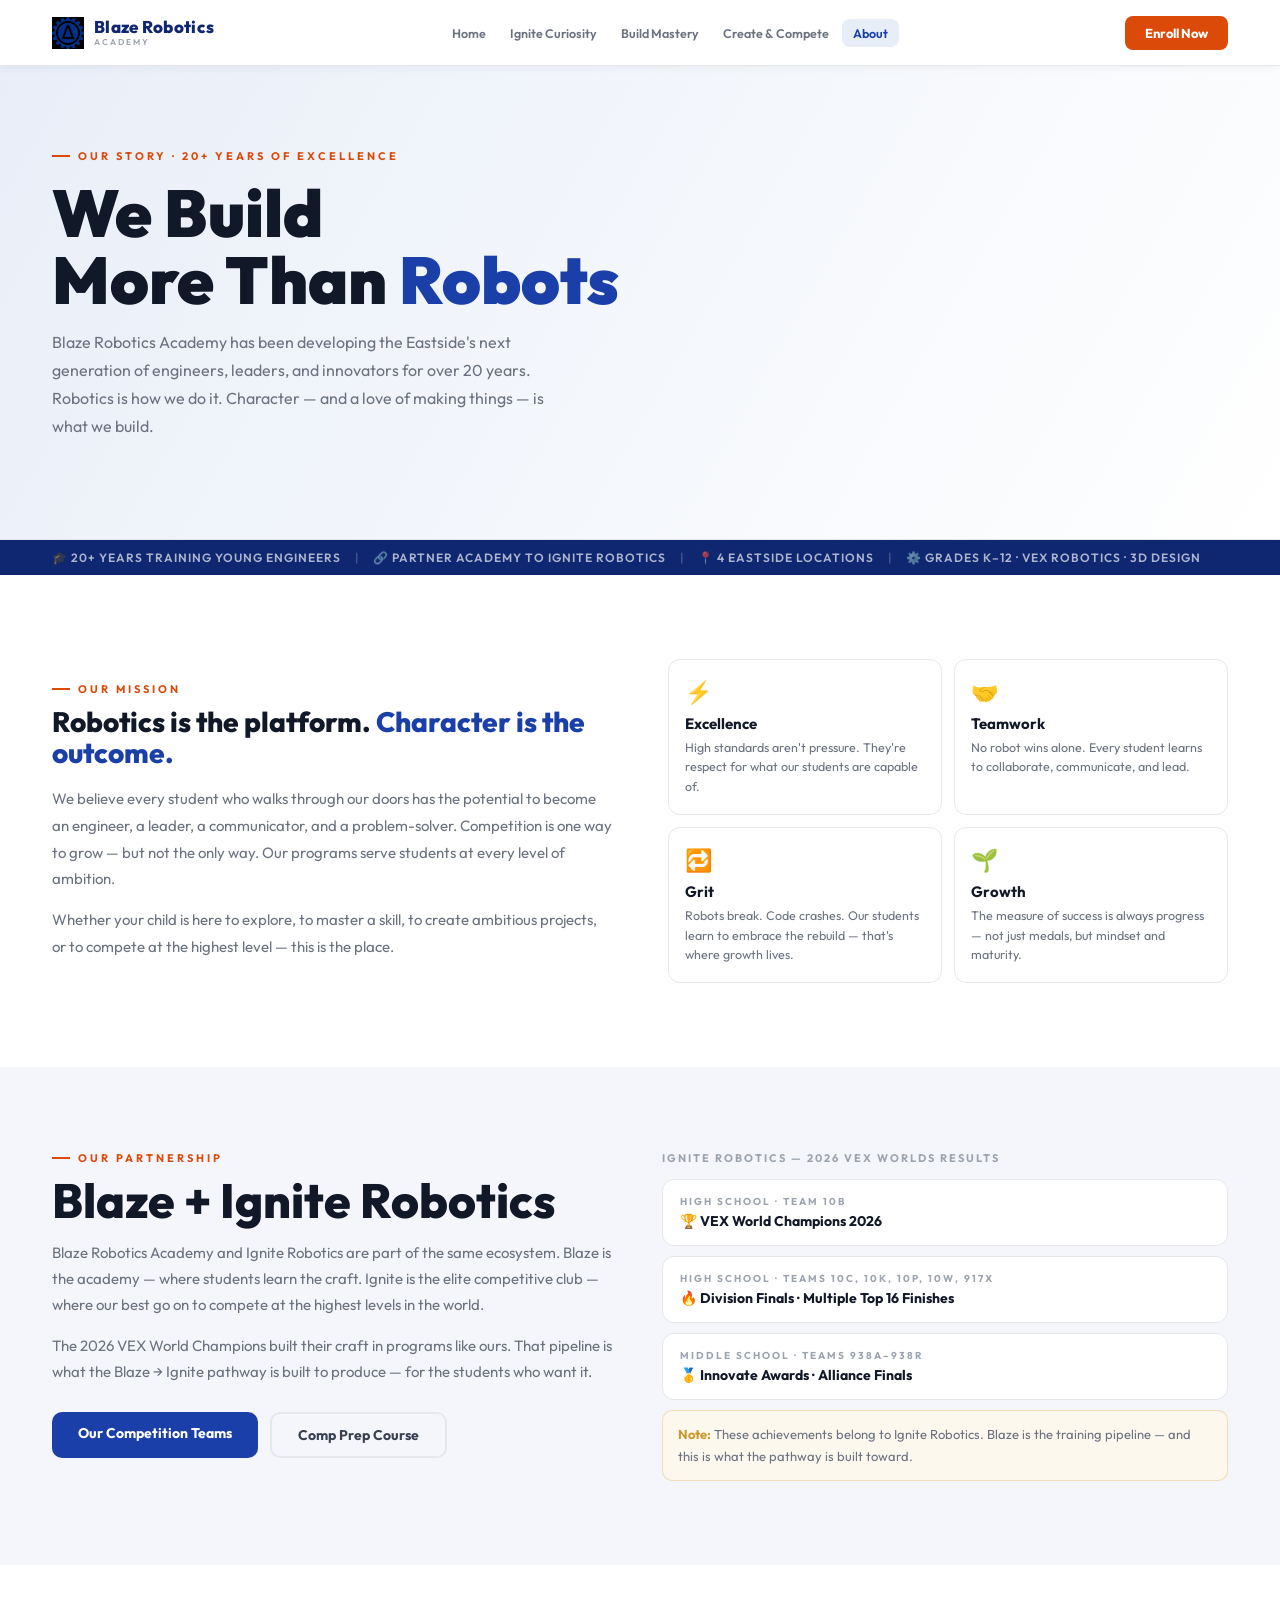
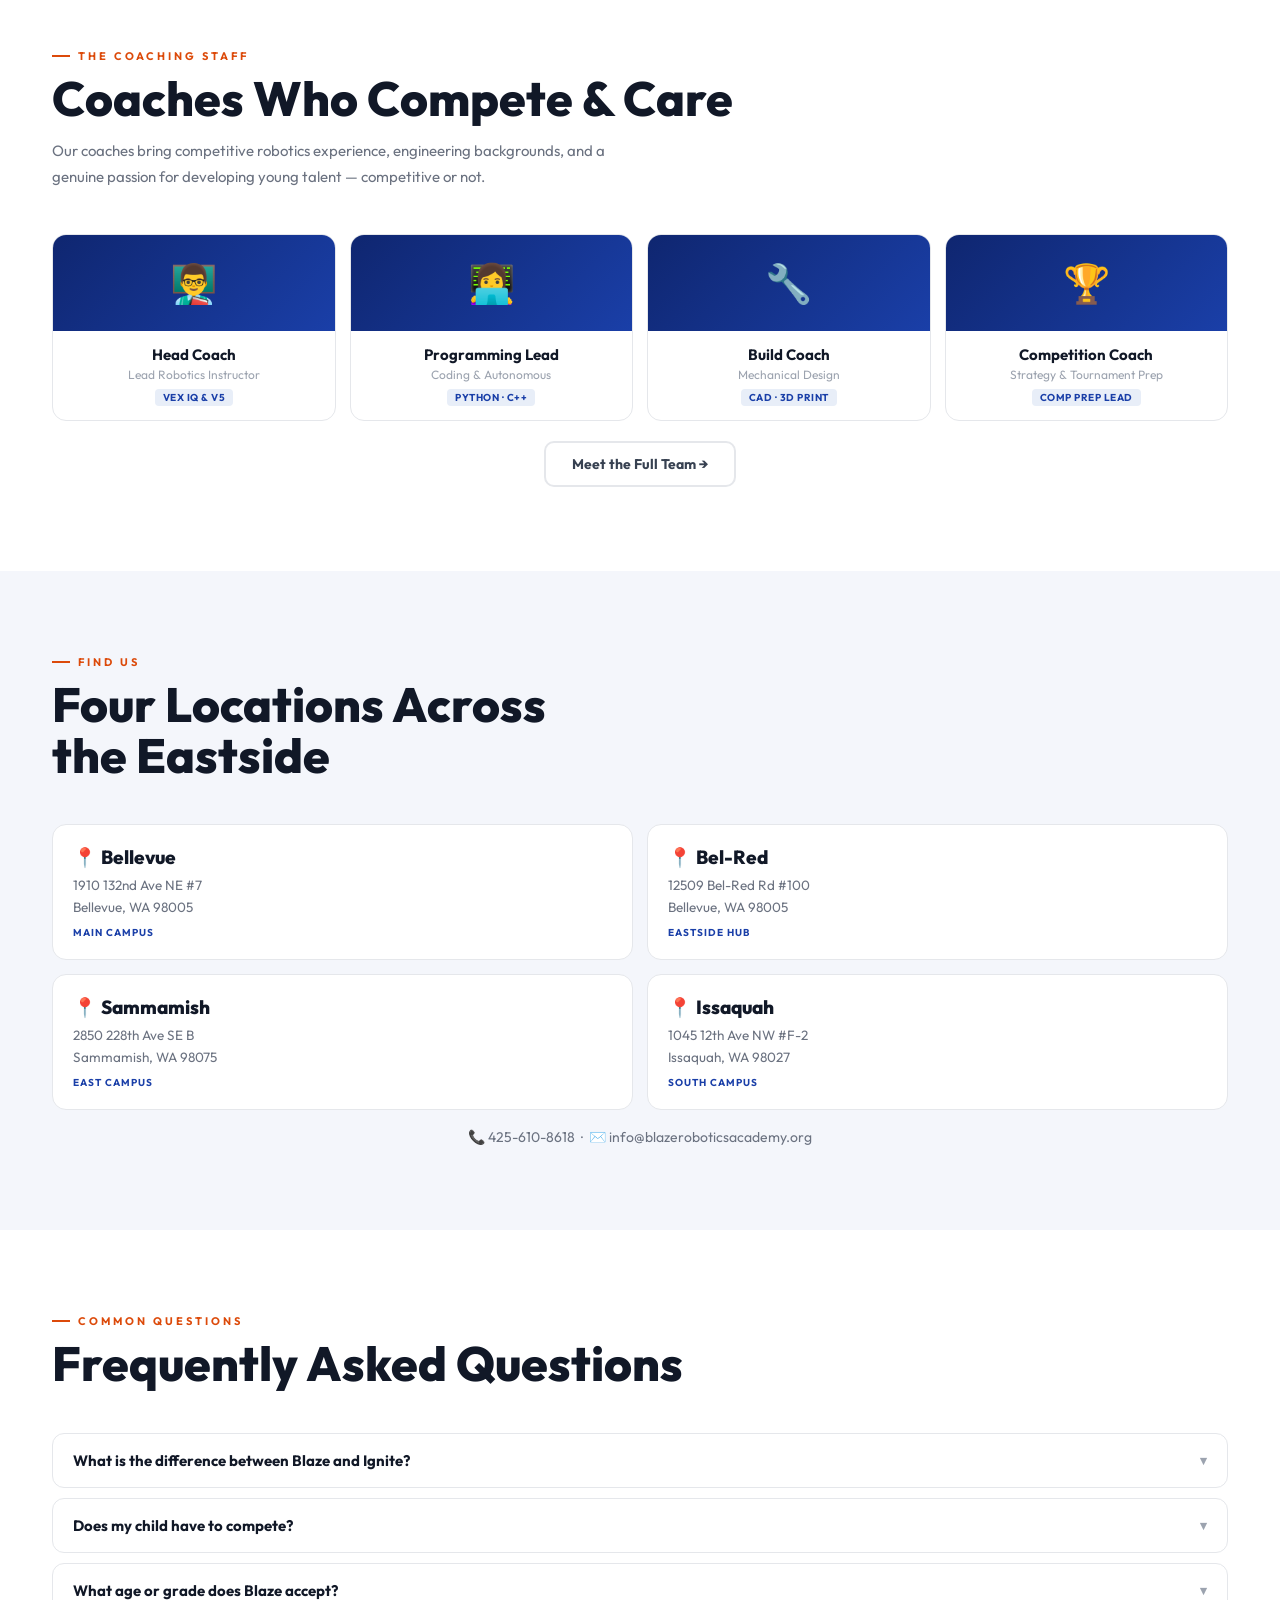
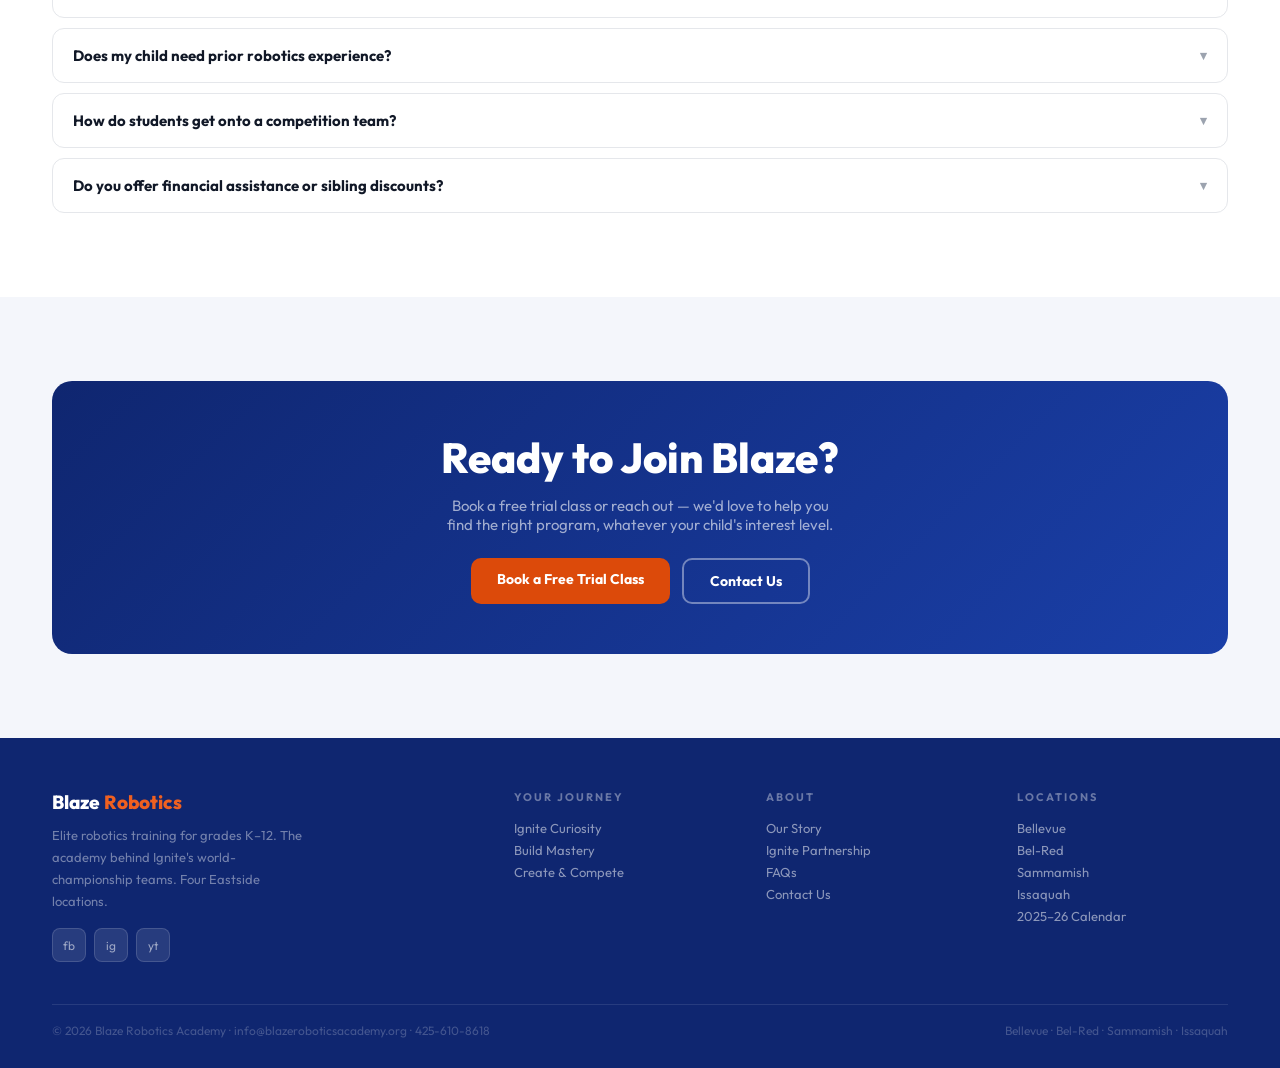
==== about.html @ a4fc4db4 "First commit" ====
<!DOCTYPE html>
<html lang="en">
<head>
<meta charset="UTF-8"><meta name="viewport" content="width=device-width,initial-scale=1">
<title>About Us — Blaze Robotics Academy</title>
<link href="https://fonts.googleapis.com/css2?family=Outfit:wght@300;400;500;600;700;800;900&display=swap" rel="stylesheet">
<style>
:root{
  --blue:#1a3fa8;--blue-dk:#0f2670;--blue-md:#2a55cc;--blue-lt:#e8eef8;--blue-xlt:#f0f4fb;
  --red:#dc4a0a;--red-lt:#ef6020;
  --gold:#c89a2e;--gold-lt:#e0b84a;
  --gray:#6b7280;--gray-lt:#9ca3af;--gray-dk:#374151;
  --off:#f4f6fb;--border:#e5e7eb;--white:#fff;--dark:#111827;
}
*,*::before,*::after{margin:0;padding:0;box-sizing:border-box;}
html{scroll-behavior:smooth;}
body{font-family:'Outfit',sans-serif;background:var(--off);color:var(--dark);overflow-x:hidden;}

nav{position:fixed;top:0;left:0;right:0;z-index:200;height:66px;
  display:flex;align-items:center;justify-content:space-between;
  padding:0 52px;background:white;border-bottom:1px solid var(--border);
  box-shadow:0 1px 10px rgba(0,0,0,.05);}
.logo{display:flex;align-items:center;gap:10px;text-decoration:none;}
.logo-text{display:flex;flex-direction:column;line-height:1.1;}
.logo-name{font-size:17px;font-weight:800;color:var(--blue-dk);letter-spacing:.3px;}
.logo-sub{font-size:8.5px;font-weight:600;color:var(--gray-lt);text-transform:uppercase;letter-spacing:2px;}
.nl{display:flex;gap:2px;}
.nl a{font-size:12.5px;font-weight:600;color:var(--gray);text-decoration:none;
  padding:6px 11px;border-radius:8px;transition:color .15s,background .15s;white-space:nowrap;}
.nl a:hover{color:var(--dark);background:#f3f4f6;}
.nl a.on{color:var(--blue);background:var(--blue-lt);}
.enroll{background:var(--red);color:white;font-size:13px;font-weight:700;
  padding:9px 20px;border-radius:8px;text-decoration:none;transition:background .15s;white-space:nowrap;}
.enroll:hover{background:var(--red-lt);}
.hbg{display:none;background:none;border:none;font-size:24px;cursor:pointer;color:var(--dark);}

.btn{display:inline-block;font-family:'Outfit',sans-serif;font-size:14px;font-weight:700;
  padding:12px 26px;border-radius:10px;text-decoration:none;border:none;cursor:pointer;transition:all .15s;}
.btn-blue{background:var(--blue);color:white;}.btn-blue:hover{background:var(--blue-md);}
.btn-red{background:var(--red);color:white;}.btn-red:hover{background:var(--red-lt);}
.btn-out{background:white;color:var(--blue);border:2px solid var(--blue);}.btn-out:hover{background:var(--blue-lt);}
.btn-out-w{background:transparent;color:white;border:2px solid rgba(255,255,255,.4);}.btn-out-w:hover{border-color:white;}
.btn-ghost{background:transparent;color:var(--gray-dk);border:2px solid var(--border);}.btn-ghost:hover{border-color:var(--gray-lt);}

.sec{padding:84px 52px;}
.bg-white{background:white;}
.bg-off{background:var(--off);}
.bg-blue{background:var(--blue-dk);}
.bg-lt{background:var(--blue-lt);}

.lbl{font-size:11px;font-weight:700;letter-spacing:3px;text-transform:uppercase;
  color:var(--red);display:flex;align-items:center;gap:8px;margin-bottom:10px;}
.lbl::before{content:'';display:block;width:18px;height:2px;background:var(--red);flex-shrink:0;}
.h2{font-size:clamp(28px,4.5vw,48px);font-weight:800;line-height:1.05;color:var(--dark);margin-bottom:14px;}
.lead{font-size:15px;color:var(--gray);line-height:1.76;max-width:560px;}

.ticker{background:var(--blue-dk);padding:10px 52px;display:flex;gap:14px;flex-wrap:wrap;align-items:center;}
.ticker span{font-size:12px;font-weight:600;color:rgba(255,255,255,.65);text-transform:uppercase;letter-spacing:1px;}
.ticker .sp{color:rgba(255,255,255,.22);}
.ticker .hi{color:var(--gold-lt);font-weight:700;}

.card{background:white;border:1px solid var(--border);border-radius:14px;padding:26px 22px;
  transition:box-shadow .2s,transform .2s;}
.card:hover{box-shadow:0 6px 22px rgba(26,63,168,.1);transform:translateY(-3px);}

.rv{opacity:0;transform:translateY(20px);transition:opacity .55s ease,transform .55s ease;}
.rv.in{opacity:1;transform:translateY(0);}
.d1{transition-delay:.07s;}.d2{transition-delay:.14s;}.d3{transition-delay:.21s;}
.d4{transition-delay:.28s;}.d5{transition-delay:.35s;}

footer{background:var(--blue-dk);color:white;padding:52px 52px 30px;}
.fg{display:grid;grid-template-columns:2fr 1fr 1fr 1fr;gap:40px;margin-bottom:42px;}
.fn{font-size:19px;font-weight:800;margin-bottom:10px;}
.fn em{font-style:normal;color:var(--red-lt);}
.fd{font-size:13px;color:rgba(255,255,255,.42);line-height:1.7;max-width:250px;margin-bottom:16px;}
.fs{display:flex;gap:8px;}
.fsc{width:34px;height:34px;border-radius:8px;background:rgba(255,255,255,.1);
  border:1px solid rgba(255,255,255,.14);display:flex;align-items:center;justify-content:center;
  font-size:12px;text-decoration:none;color:rgba(255,255,255,.55);transition:background .15s;}
.fsc:hover{background:rgba(255,255,255,.2);}
.fch{font-size:11px;font-weight:700;text-transform:uppercase;letter-spacing:2px;
  color:rgba(255,255,255,.38);margin-bottom:13px;}
.fc a{display:block;font-size:13px;color:rgba(255,255,255,.52);text-decoration:none;padding:3px 0;transition:color .15s;}
.fc a:hover{color:white;}
.fb{border-top:1px solid rgba(255,255,255,.1);padding-top:18px;
  display:flex;justify-content:space-between;flex-wrap:wrap;gap:8px;}
.fc2{font-size:12px;color:rgba(255,255,255,.22);}

@media(max-width:960px){
  nav{padding:0 18px;}
  .nl{display:none;position:absolute;top:66px;left:0;right:0;background:white;
    flex-direction:column;padding:12px 18px;gap:2px;border-bottom:1px solid var(--border);
    box-shadow:0 4px 12px rgba(0,0,0,.08);}
  .nl.open{display:flex;}
  .hbg{display:block;}
  .enroll{display:none;}
  .sec{padding:56px 20px;}
  .ticker{padding:10px 20px;}
  footer{padding:40px 20px 24px;}
  .fg{grid-template-columns:1fr 1fr;gap:26px;}
}

.hero{min-height:60vh;display:flex;align-items:center;
  background:linear-gradient(120deg,var(--blue-lt),white);
  padding:110px 52px 60px;border-bottom:1px solid var(--border);}
.hc{max-width:680px;}
.kicker{font-size:11px;font-weight:700;letter-spacing:3px;text-transform:uppercase;
  color:var(--red);display:flex;align-items:center;gap:8px;margin-bottom:16px;}
.kicker::before{content:'';display:block;width:18px;height:2px;background:var(--red);}
.hero h1{font-size:clamp(38px,6vw,66px);font-weight:900;line-height:1.02;color:var(--dark);margin-bottom:16px;}
.hero h1 em{color:var(--blue);font-style:normal;}
.hero-sub{font-size:16px;color:var(--gray);line-height:1.74;max-width:520px;}
/* mission */
.mlay{display:grid;grid-template-columns:1fr 1fr;gap:56px;align-items:center;}
.mq{font-size:clamp(18px,3vw,28px);font-weight:800;color:var(--dark);line-height:1.12;margin-bottom:18px;}
.mq em{color:var(--blue);font-style:normal;}
.mb{font-size:15px;color:var(--gray);line-height:1.78;}
.vals{display:grid;grid-template-columns:1fr 1fr;gap:12px;}
.vc{background:white;border:1px solid var(--border);border-radius:12px;padding:18px 16px;}
.vci{font-size:22px;margin-bottom:8px;}
.vct{font-size:15px;font-weight:700;color:var(--dark);margin-bottom:5px;}
.vcd{font-size:12.5px;color:var(--gray);line-height:1.55;}
/* ignite */
.ig-lay{display:grid;grid-template-columns:1fr 1fr;gap:44px;align-items:start;}
.igcs{display:flex;flex-direction:column;gap:10px;}
.igc{background:white;border:1px solid var(--border);border-radius:12px;padding:15px 17px;}
.igcy{font-size:10px;font-weight:700;text-transform:uppercase;letter-spacing:2px;color:var(--gray-lt);margin-bottom:4px;}
.igcr{font-size:14px;font-weight:700;color:var(--dark);}
/* coaches */
.coaches{display:grid;grid-template-columns:repeat(4,1fr);gap:14px;margin-top:44px;}
.coach{background:white;border:1px solid var(--border);border-radius:14px;overflow:hidden;
  text-align:center;transition:box-shadow .2s,transform .2s;}
.coach:hover{box-shadow:0 6px 22px rgba(26,63,168,.1);transform:translateY(-3px);}
.cav{width:100%;height:96px;background:linear-gradient(135deg,var(--blue-dk),var(--blue));
  display:flex;align-items:center;justify-content:center;font-size:38px;}
.cbo{padding:14px 12px;}
.cn{font-size:15px;font-weight:700;color:var(--dark);margin-bottom:3px;}
.cr{font-size:12px;color:var(--gray-lt);}
.csp{display:inline-block;margin-top:7px;font-size:10px;font-weight:700;
  text-transform:uppercase;letter-spacing:.5px;color:var(--blue);
  background:var(--blue-lt);border-radius:4px;padding:2px 8px;}
/* locations */
.llg{display:grid;grid-template-columns:1fr 1fr;gap:14px;margin-top:44px;}
.llc{background:white;border:1px solid var(--border);border-radius:14px;padding:20px;}
.lln{font-size:19px;font-weight:800;color:var(--dark);margin-bottom:6px;}
.lla{font-size:13.5px;color:var(--gray);line-height:1.6;margin-bottom:8px;}
.llt{font-size:10px;font-weight:700;text-transform:uppercase;letter-spacing:1px;color:var(--blue);}
/* faq */
.faqlist{display:flex;flex-direction:column;gap:10px;margin-top:44px;}
.faqitem{background:white;border:1px solid var(--border);border-radius:12px;overflow:hidden;}
.faqq{font-size:15px;font-weight:700;color:var(--dark);padding:17px 20px;cursor:pointer;
  display:flex;justify-content:space-between;align-items:center;transition:background .15s;}
.faqq:hover{background:var(--off);}
.faqa{font-size:13.5px;color:var(--gray);line-height:1.7;padding:0 20px 17px;display:none;}
.faqitem.open .faqa{display:block;}
.arr{font-size:13px;color:var(--gray-lt);transition:transform .22s;}
.faqitem.open .arr{transform:rotate(180deg);}
@media(max-width:960px){
  .hero{padding:100px 20px 52px;}
  .mlay,.ig-lay{grid-template-columns:1fr;}
  .vals{grid-template-columns:1fr 1fr;}
  .coaches{grid-template-columns:1fr 1fr;}
  .llg{grid-template-columns:1fr;}
}
</style>
</head>
<body>
<nav>
  <a href="index.html" class="logo">
    <img src="[data-uri]" height="32" alt="Blaze Robotics">
    <div class="logo-text">
      <span class="logo-name">Blaze Robotics</span>
      <span class="logo-sub">Academy</span>
    </div>
  </a>
  <button class="hbg">&#9776;</button>
  <div class="nl"><a href="index.html" class="">Home</a>
    <a href="ignite.html" class="">Ignite Curiosity</a>
    <a href="build.html" class="">Build Mastery</a>
    <a href="create.html" class="">Create & Compete</a>
    <a href="about.html" class="on">About</a></div>
  <a href="https://app.amilia.com/store/en/blazeroboticsacademy/shop/programs" class="enroll">Enroll Now</a>
</nav>

<section class="hero">
  <div class="hc">
    <div class="kicker">Our Story · 20+ Years of Excellence</div>
    <h1>We Build<br>More Than <em>Robots</em></h1>
    <p class="hero-sub">Blaze Robotics Academy has been developing the Eastside's next generation of engineers, leaders, and innovators for over 20 years. Robotics is how we do it. Character — and a love of making things — is what we build.</p>
  </div>
</section>

<div class="ticker">
  <span>🎓 20+ Years Training Young Engineers</span><span class="sp">|</span>
  <span>🔗 Partner Academy to Ignite Robotics</span><span class="sp">|</span>
  <span>📍 4 Eastside Locations</span><span class="sp">|</span>
  <span>⚙️ Grades K–12 · VEX Robotics · 3D Design</span>
</div>

<section class="sec bg-white">
  <div class="mlay">
    <div class="rv">
      <div class="lbl">Our Mission</div>
      <div class="mq">Robotics is the platform. <em>Character is the outcome.</em></div>
      <p class="mb">We believe every student who walks through our doors has the potential to become an engineer, a leader, a communicator, and a problem-solver. Competition is one way to grow — but not the only way. Our programs serve students at every level of ambition.</p>
      <p class="mb" style="margin-top:14px;">Whether your child is here to explore, to master a skill, to create ambitious projects, or to compete at the highest level — this is the place.</p>
    </div>
    <div class="vals rv d2">
      <div class="vc"><div class="vci">⚡</div><div class="vct">Excellence</div><div class="vcd">High standards aren't pressure. They're respect for what our students are capable of.</div></div>
      <div class="vc"><div class="vci">🤝</div><div class="vct">Teamwork</div><div class="vcd">No robot wins alone. Every student learns to collaborate, communicate, and lead.</div></div>
      <div class="vc"><div class="vci">🔁</div><div class="vct">Grit</div><div class="vcd">Robots break. Code crashes. Our students learn to embrace the rebuild — that's where growth lives.</div></div>
      <div class="vc"><div class="vci">🌱</div><div class="vct">Growth</div><div class="vcd">The measure of success is always progress — not just medals, but mindset and maturity.</div></div>
    </div>
  </div>
</section>

<section class="sec bg-off" id="ignite">
  <div class="ig-lay">
    <div class="rv">
      <div class="lbl">Our Partnership</div>
      <div class="h2">Blaze + Ignite Robotics</div>
      <p class="lead" style="margin-top:12px;">Blaze Robotics Academy and Ignite Robotics are part of the same ecosystem. Blaze is the academy — where students learn the craft. Ignite is the elite competitive club — where our best go on to compete at the highest levels in the world.</p>
      <p class="lead" style="margin-top:14px;">The 2026 VEX World Champions built their craft in programs like ours. That pipeline is what the Blaze → Ignite pathway is built to produce — for the students who want it.</p>
      <div style="margin-top:26px;display:flex;gap:12px;flex-wrap:wrap;">
        <a href="create.html" class="btn btn-blue">Our Competition Teams</a>
        <a href="build.html" class="btn btn-ghost">Comp Prep Course</a>
      </div>
    </div>
    <div class="rv d2">
      <div style="font-size:11px;font-weight:700;text-transform:uppercase;letter-spacing:2px;color:var(--gray-lt);margin-bottom:14px;">Ignite Robotics — 2026 VEX Worlds Results</div>
      <div class="igcs">
        <div class="igc"><div class="igcy">High School · Team 10B</div><div class="igcr">🏆 VEX World Champions 2026</div></div>
        <div class="igc"><div class="igcy">High School · Teams 10C, 10K, 10P, 10W, 917X</div><div class="igcr">🔥 Division Finals · Multiple Top 16 Finishes</div></div>
        <div class="igc"><div class="igcy">Middle School · Teams 938A–938R</div><div class="igcr">🥇 Innovate Awards · Alliance Finals</div></div>
        <div style="background:#fdf8ee;border:1px solid rgba(200,154,46,.28);border-radius:10px;padding:13px 15px;">
          <div style="font-size:13px;color:var(--gray);line-height:1.65;"><strong style="color:var(--gold);">Note:</strong> These achievements belong to Ignite Robotics. Blaze is the training pipeline — and this is what the pathway is built toward.</div>
        </div>
      </div>
    </div>
  </div>
</section>

<section class="sec bg-white" id="team">
  <div class="rv"><div class="lbl">The Coaching Staff</div><div class="h2">Coaches Who Compete &amp; Care</div><p class="lead">Our coaches bring competitive robotics experience, engineering backgrounds, and a genuine passion for developing young talent — competitive or not.</p></div>
  <div class="coaches">
    <div class="coach rv d1"><div class="cav">👨‍🏫</div><div class="cbo"><div class="cn">Head Coach</div><div class="cr">Lead Robotics Instructor</div><div class="csp">VEX IQ &amp; V5</div></div></div>
    <div class="coach rv d2"><div class="cav">👩‍💻</div><div class="cbo"><div class="cn">Programming Lead</div><div class="cr">Coding &amp; Autonomous</div><div class="csp">Python · C++</div></div></div>
    <div class="coach rv d3"><div class="cav">🔧</div><div class="cbo"><div class="cn">Build Coach</div><div class="cr">Mechanical Design</div><div class="csp">CAD · 3D Print</div></div></div>
    <div class="coach rv d4"><div class="cav">🏆</div><div class="cbo"><div class="cn">Competition Coach</div><div class="cr">Strategy &amp; Tournament Prep</div><div class="csp">Comp Prep Lead</div></div></div>
  </div>
  <div style="margin-top:20px;text-align:center;">
    <a href="https://www.blazeroboticsacademy.org/blaze-team" class="btn btn-ghost">Meet the Full Team →</a>
  </div>
</section>

<section class="sec bg-off">
  <div class="rv"><div class="lbl">Find Us</div><div class="h2">Four Locations Across<br>the Eastside</div></div>
  <div class="llg">
    <div class="llc rv d1"><div class="lln">📍 Bellevue</div><div class="lla">1910 132nd Ave NE #7<br>Bellevue, WA 98005</div><div class="llt">Main Campus</div></div>
    <div class="llc rv d2"><div class="lln">📍 Bel-Red</div><div class="lla">12509 Bel-Red Rd #100<br>Bellevue, WA 98005</div><div class="llt">Eastside Hub</div></div>
    <div class="llc rv d3"><div class="lln">📍 Sammamish</div><div class="lla">2850 228th Ave SE B<br>Sammamish, WA 98075</div><div class="llt">East Campus</div></div>
    <div class="llc rv d4"><div class="lln">📍 Issaquah</div><div class="lla">1045 12th Ave NW #F-2<br>Issaquah, WA 98027</div><div class="llt">South Campus</div></div>
  </div>
  <div style="margin-top:18px;text-align:center;font-size:14px;color:var(--gray);">📞 425-610-8618 &nbsp;·&nbsp; ✉️ info@blazeroboticsacademy.org</div>
</section>

<section class="sec bg-white" id="faqs">
  <div class="rv"><div class="lbl">Common Questions</div><div class="h2">Frequently Asked Questions</div></div>
  <div class="faqlist">
    <div class="faqitem rv d1"><div class="faqq" onclick="this.parentElement.classList.toggle('open')">What is the difference between Blaze and Ignite? <span class="arr">▾</span></div><div class="faqa">Blaze Robotics Academy is the training academy — where students learn robotics, coding, engineering, and competition skills at all levels. Ignite Robotics is the elite competitive club where advanced students compete at regional, state, national, and world levels. They are partner organizations with a shared pipeline.</div></div>
    <div class="faqitem rv d2"><div class="faqq" onclick="this.parentElement.classList.toggle('open')">Does my child have to compete? <span class="arr">▾</span></div><div class="faqa">Not at all. Competition is never required at Blaze. Many of our students love robotics as a creative and intellectual pursuit — building, designing, and making things they're proud of. Our courses, membership programs, and camps are fully available to students with no interest in competition.</div></div>
    <div class="faqitem rv d3"><div class="faqq" onclick="this.parentElement.classList.toggle('open')">What age or grade does Blaze accept? <span class="arr">▾</span></div><div class="faqa">We serve students from Kindergarten through Grade 12. Different programs have different grade requirements. Contact us to find the right fit for your child's age and experience level.</div></div>
    <div class="faqitem rv d4"><div class="faqq" onclick="this.parentElement.classList.toggle('open')">Does my child need prior robotics experience? <span class="arr">▾</span></div><div class="faqa">Not at all. Most students start with zero experience. Our RoboQuests course (K–3) and Ignite Curiosity programs are designed specifically for complete beginners. Our coaches meet students exactly where they are.</div></div>
    <div class="faqitem rv d5"><div class="faqq" onclick="this.parentElement.classList.toggle('open')">How do students get onto a competition team? <span class="arr">▾</span></div><div class="faqa">Students must complete our Competition Prep course before joining a competition team. This is a firm requirement — it ensures every team member arrives at their first tournament ready to compete. After completing prep, eligible students can join the next available team.</div></div>
    <div class="faqitem rv d6"><div class="faqq" onclick="this.parentElement.classList.toggle('open')">Do you offer financial assistance or sibling discounts? <span class="arr">▾</span></div><div class="faqa">Please contact us directly at info@blazeroboticsacademy.org or call 425-610-8618. We're committed to making Blaze accessible and are happy to talk through what's possible for your family.</div></div>
  </div>
</section>

<section class="sec bg-off">
  <div style="background:linear-gradient(135deg,var(--blue-dk),var(--blue));border-radius:20px;padding:50px;text-align:center;position:relative;overflow:hidden;" class="rv">
    <h2 style="font-size:clamp(24px,4vw,42px);font-weight:800;color:white;margin-bottom:12px;">Ready to Join Blaze?</h2>
    <p style="font-size:15px;color:rgba(255,255,255,.6);max-width:400px;margin:0 auto 24px;">Book a free trial class or reach out — we'd love to help you find the right program, whatever your child's interest level.</p>
    <div style="display:flex;gap:12px;justify-content:center;flex-wrap:wrap;">
      <a href="https://app.amilia.com/store/en/blazeroboticsacademy/shop/programs" class="btn btn-red">Book a Free Trial Class</a>
      <a href="https://www.blazeroboticsacademy.org/contact-us" class="btn btn-out-w">Contact Us</a>
    </div>
  </div>
</section>


<footer>
  <div class="fg">
    <div>
      <div class="fn">Blaze <em>Robotics</em></div>
      <div class="fd">Elite robotics training for grades K–12. The academy behind Ignite's world-championship teams. Four Eastside locations.</div>
      <div class="fs">
        <a href="https://www.facebook.com/BlazeEdu/" class="fsc">fb</a>
        <a href="https://www.instagram.com/blaze_robotics/" class="fsc">ig</a>
        <a href="https://www.youtube.com/@BlazeRoboticsAcademy" class="fsc">yt</a>
      </div>
    </div>
    <div class="fc"><div class="fch">Your Journey</div>
      <a href="ignite.html">Ignite Curiosity</a>
      <a href="build.html">Build Mastery</a>
      <a href="create.html">Create &amp; Compete</a>
    </div>
    <div class="fc"><div class="fch">About</div>
      <a href="about.html">Our Story</a>
      <a href="about.html#ignite">Ignite Partnership</a>
      <a href="about.html#faqs">FAQs</a>
      <a href="https://www.blazeroboticsacademy.org/contact-us">Contact Us</a>
    </div>
    <div class="fc"><div class="fch">Locations</div>
      <a href="#">Bellevue</a><a href="#">Bel-Red</a>
      <a href="#">Sammamish</a><a href="#">Issaquah</a>
      <a href="https://www.blazeroboticsacademy.org/2025-26-calendar">2025–26 Calendar</a>
    </div>
  </div>
  <div class="fb">
    <div class="fc2">© 2026 Blaze Robotics Academy · info@blazeroboticsacademy.org · 425-610-8618</div>
    <div class="fc2">Bellevue · Bel-Red · Sammamish · Issaquah</div>
  </div>
</footer>
<script>
(function(){
  const obs=new IntersectionObserver(es=>{es.forEach(e=>{
    if(e.isIntersecting){e.target.classList.add('in');obs.unobserve(e.target);}
  });},{threshold:.08});
  document.querySelectorAll('.rv').forEach(el=>obs.observe(el));
  const h=document.querySelector('.hbg');
  const nl=document.querySelector('.nl');
  if(h&&nl)h.addEventListener('click',()=>nl.classList.toggle('open'));
})();
</script>
</body>
</html>
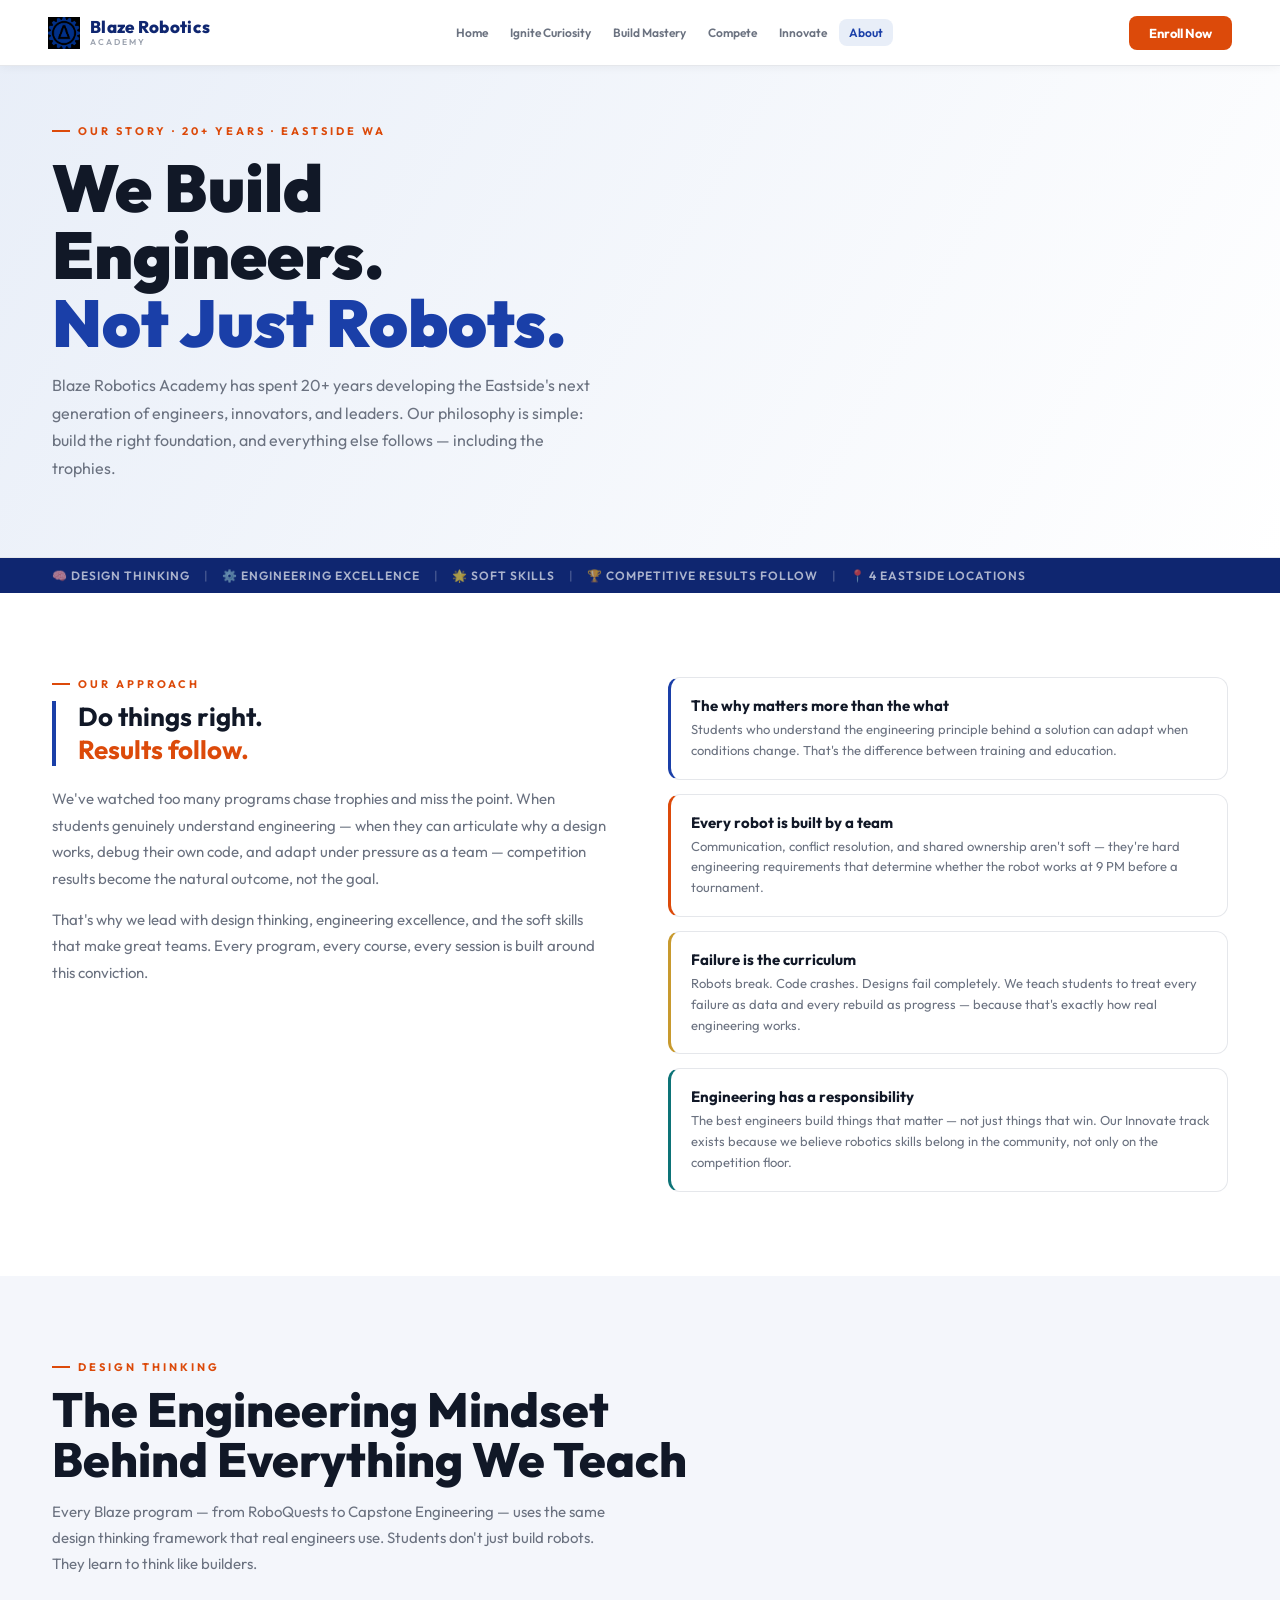
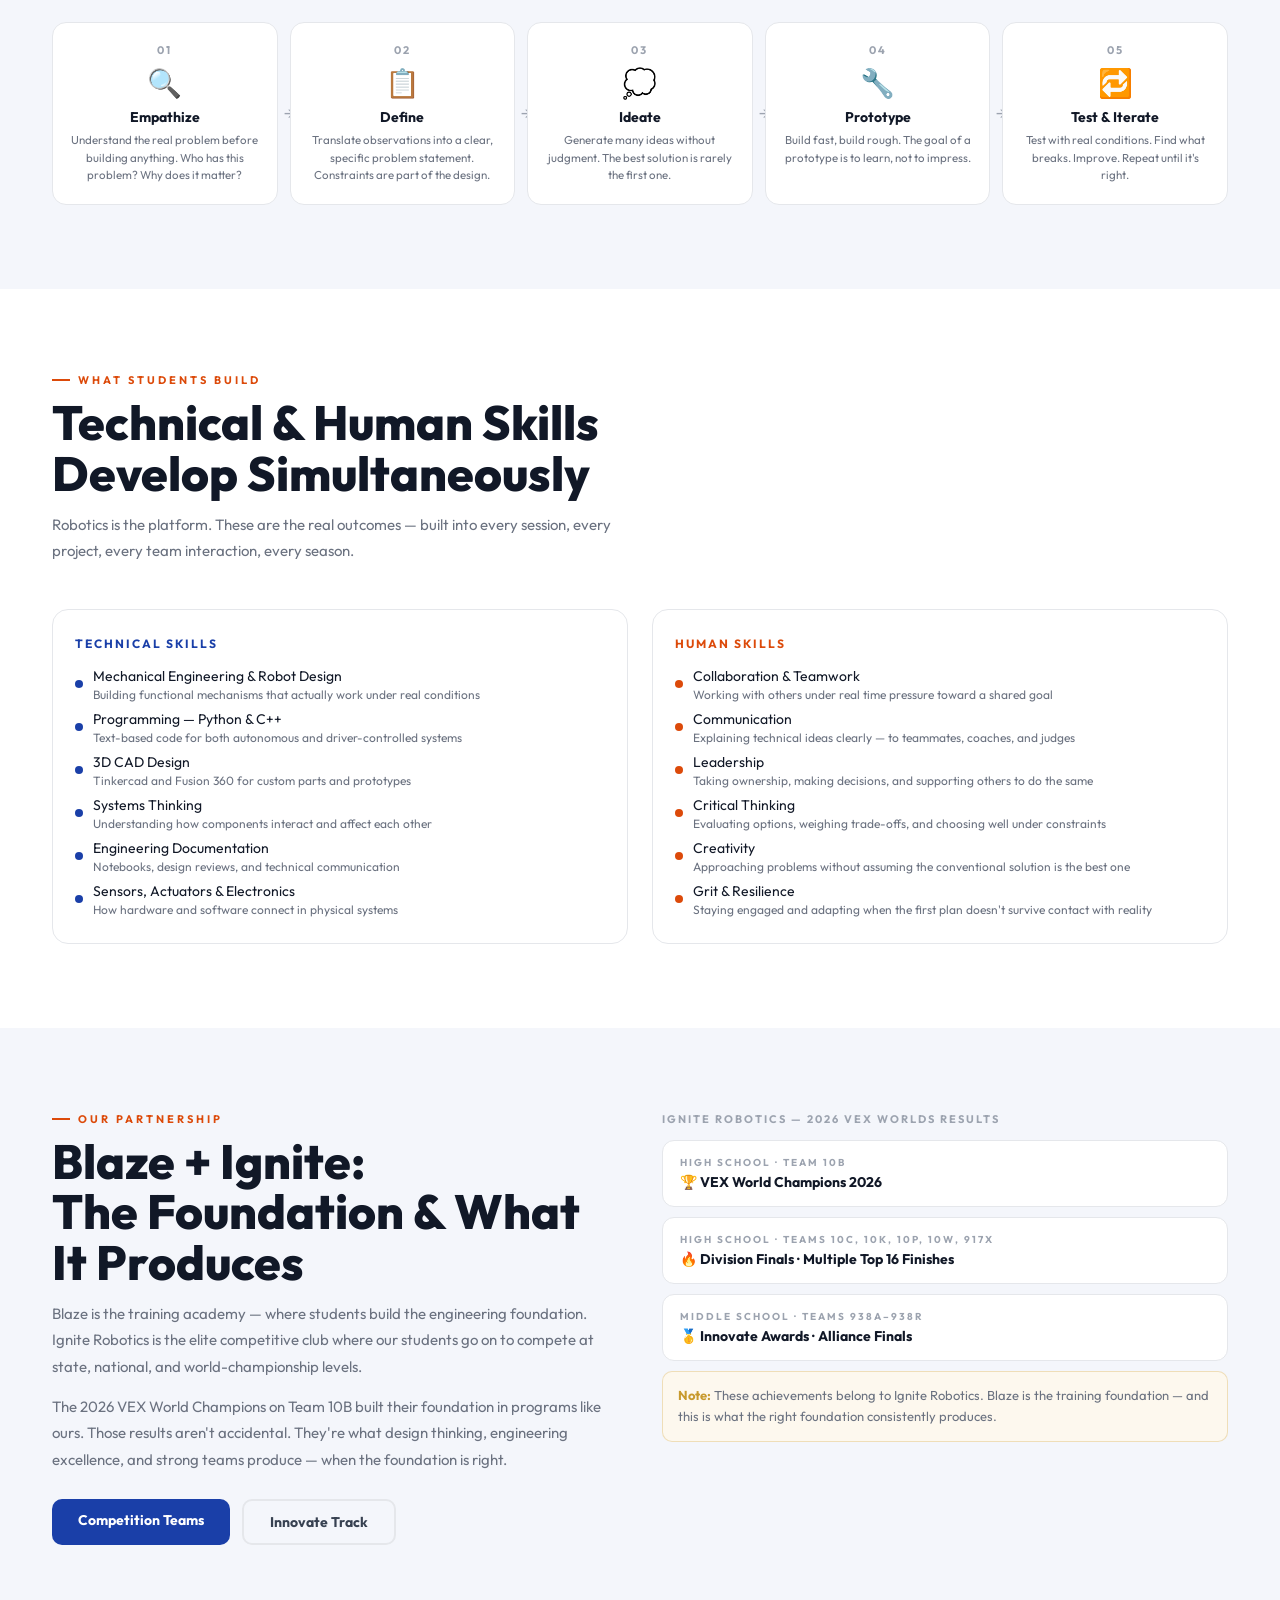
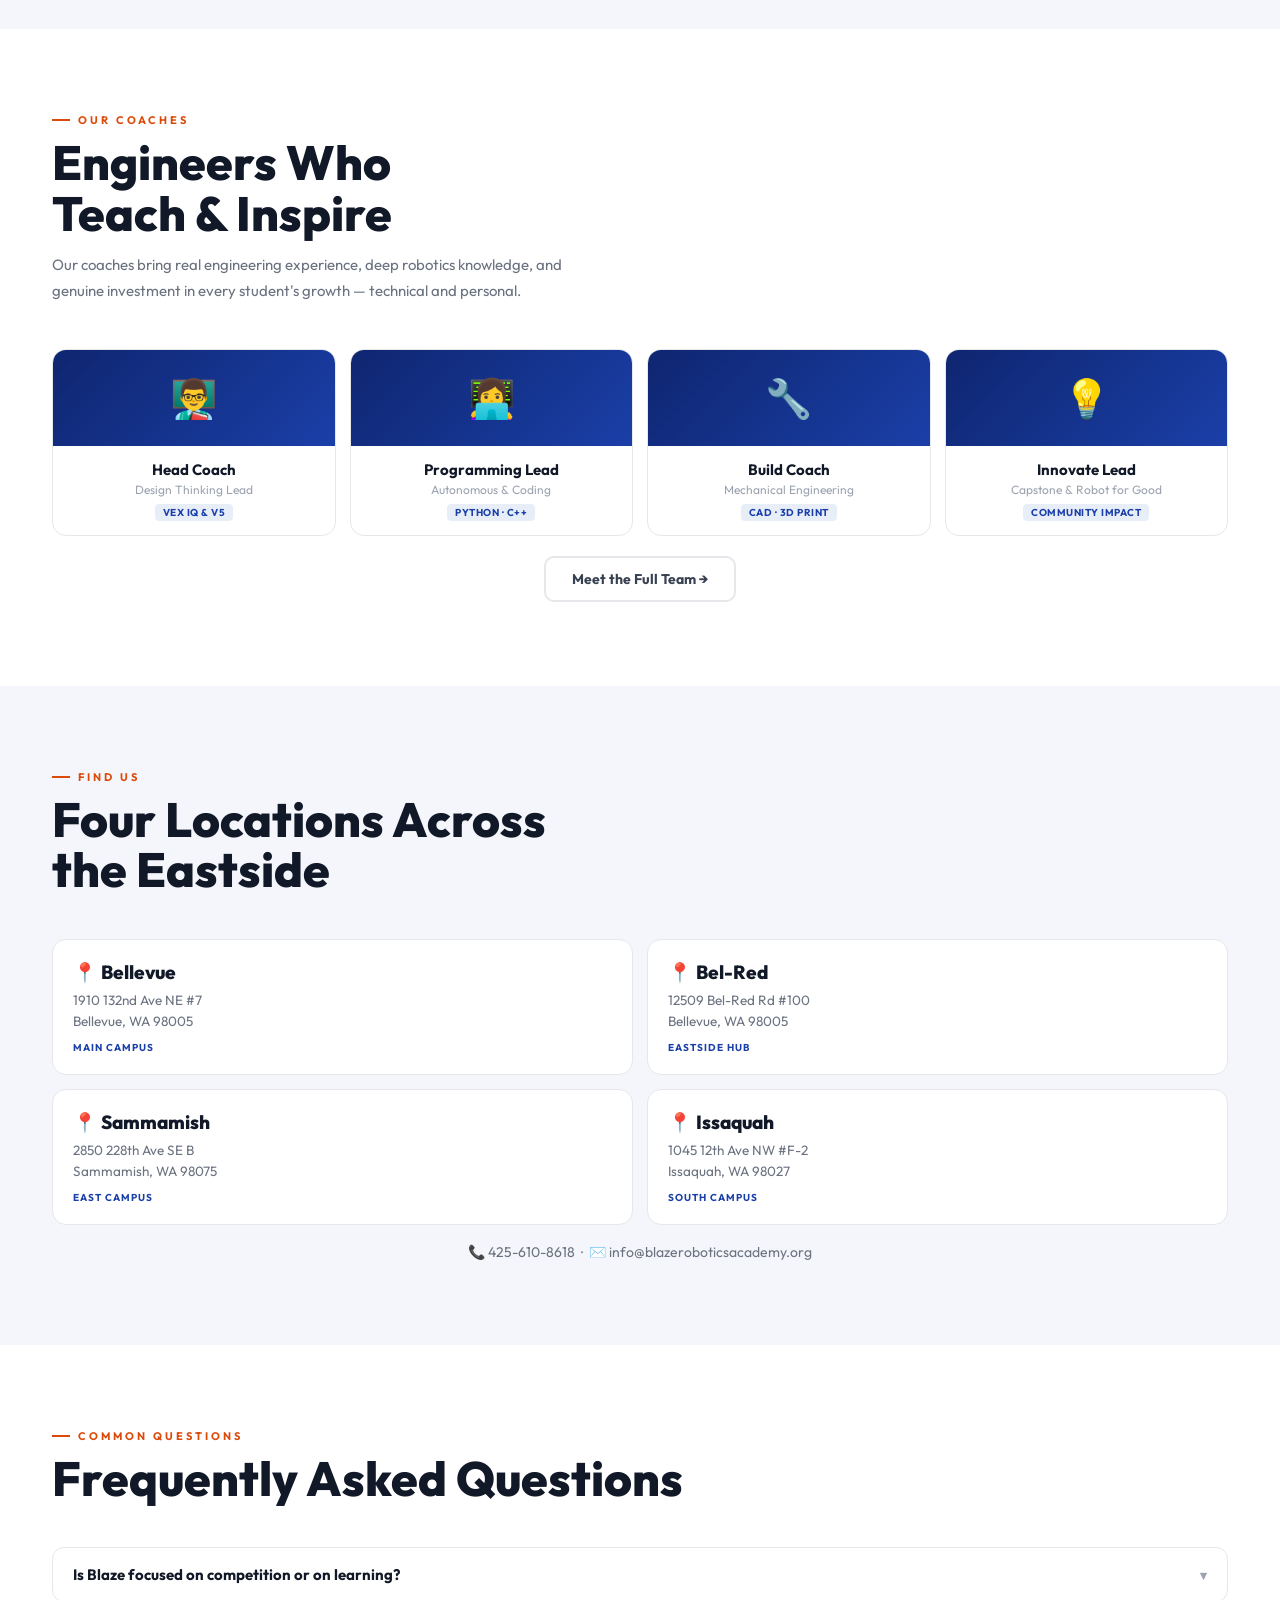
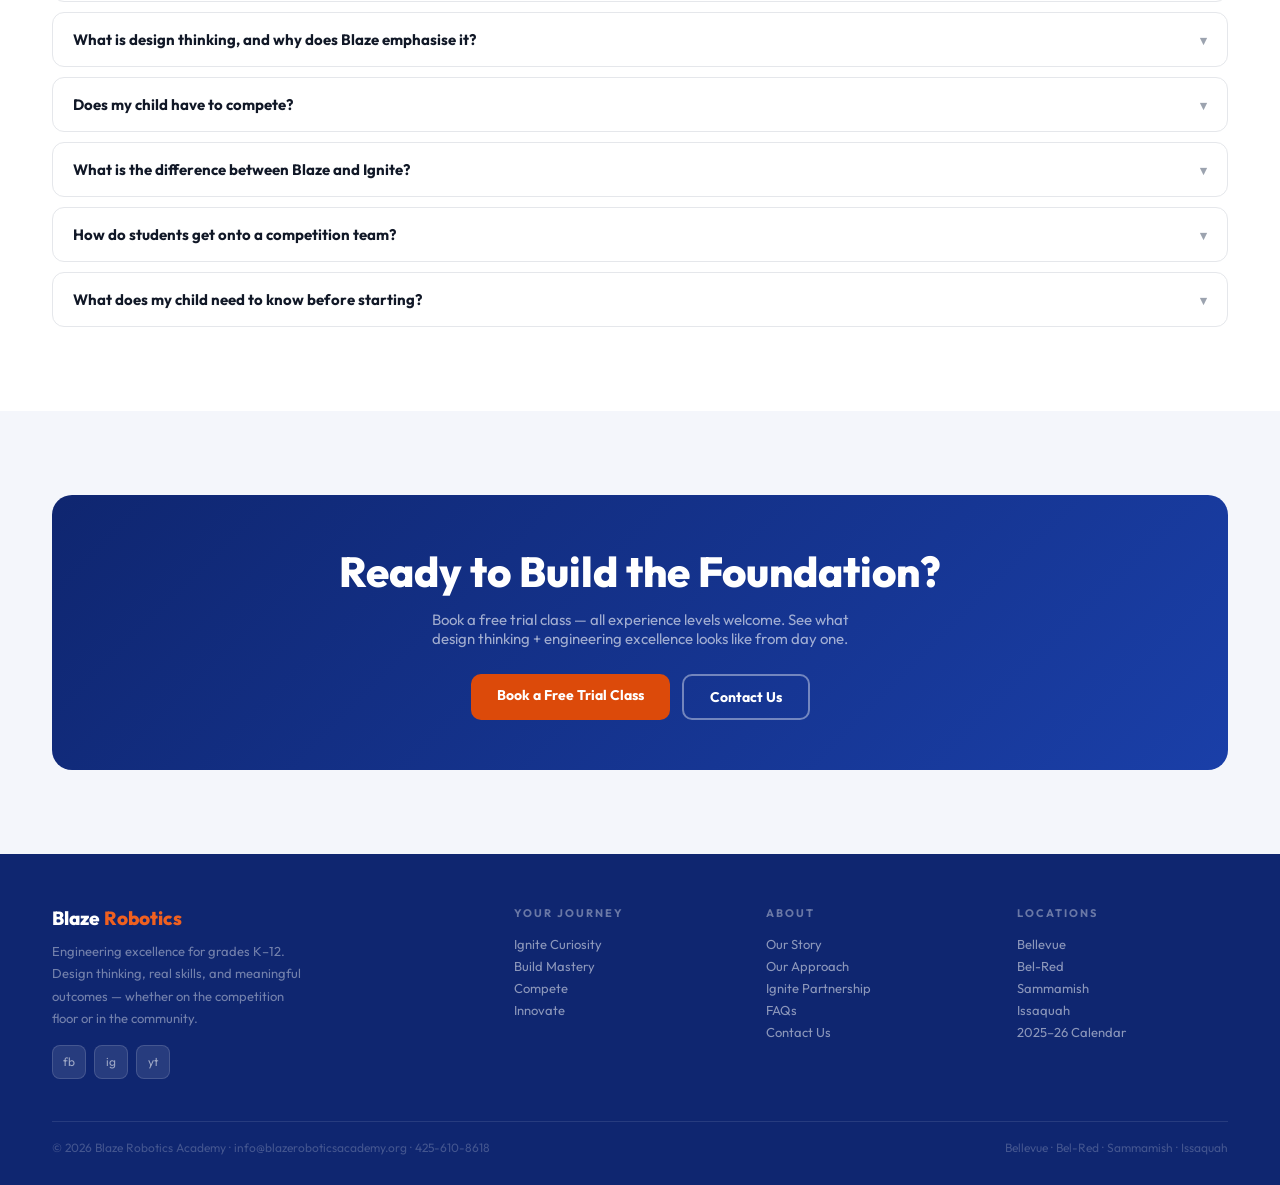
==== commit c5e1842c: "change of structure" ====
--- a/about.html
+++ b/about.html
@@ -8,66 +8,58 @@
 :root{
   --blue:#1a3fa8;--blue-dk:#0f2670;--blue-md:#2a55cc;--blue-lt:#e8eef8;--blue-xlt:#f0f4fb;
   --red:#dc4a0a;--red-lt:#ef6020;
-  --gold:#c89a2e;--gold-lt:#e0b84a;
+  --gold:#c89a2e;--gold-lt:#e0b84a;--gold-dim:rgba(200,154,46,.12);
+  --teal:#0d7377;--teal-lt:#14a085;--teal-dim:rgba(13,115,119,.1);
   --gray:#6b7280;--gray-lt:#9ca3af;--gray-dk:#374151;
   --off:#f4f6fb;--border:#e5e7eb;--white:#fff;--dark:#111827;
 }
 *,*::before,*::after{margin:0;padding:0;box-sizing:border-box;}
 html{scroll-behavior:smooth;}
 body{font-family:'Outfit',sans-serif;background:var(--off);color:var(--dark);overflow-x:hidden;}
-
 nav{position:fixed;top:0;left:0;right:0;z-index:200;height:66px;
   display:flex;align-items:center;justify-content:space-between;
-  padding:0 52px;background:white;border-bottom:1px solid var(--border);
+  padding:0 48px;background:white;border-bottom:1px solid var(--border);
   box-shadow:0 1px 10px rgba(0,0,0,.05);}
 .logo{display:flex;align-items:center;gap:10px;text-decoration:none;}
 .logo-text{display:flex;flex-direction:column;line-height:1.1;}
 .logo-name{font-size:17px;font-weight:800;color:var(--blue-dk);letter-spacing:.3px;}
 .logo-sub{font-size:8.5px;font-weight:600;color:var(--gray-lt);text-transform:uppercase;letter-spacing:2px;}
 .nl{display:flex;gap:2px;}
-.nl a{font-size:12.5px;font-weight:600;color:var(--gray);text-decoration:none;
-  padding:6px 11px;border-radius:8px;transition:color .15s,background .15s;white-space:nowrap;}
+.nl a{font-size:12px;font-weight:600;color:var(--gray);text-decoration:none;
+  padding:6px 10px;border-radius:8px;transition:color .15s,background .15s;white-space:nowrap;}
 .nl a:hover{color:var(--dark);background:#f3f4f6;}
 .nl a.on{color:var(--blue);background:var(--blue-lt);}
+.nl a.on-innovate{color:var(--teal);background:var(--teal-dim);}
 .enroll{background:var(--red);color:white;font-size:13px;font-weight:700;
   padding:9px 20px;border-radius:8px;text-decoration:none;transition:background .15s;white-space:nowrap;}
 .enroll:hover{background:var(--red-lt);}
 .hbg{display:none;background:none;border:none;font-size:24px;cursor:pointer;color:var(--dark);}
-
 .btn{display:inline-block;font-family:'Outfit',sans-serif;font-size:14px;font-weight:700;
   padding:12px 26px;border-radius:10px;text-decoration:none;border:none;cursor:pointer;transition:all .15s;}
 .btn-blue{background:var(--blue);color:white;}.btn-blue:hover{background:var(--blue-md);}
 .btn-red{background:var(--red);color:white;}.btn-red:hover{background:var(--red-lt);}
+.btn-teal{background:var(--teal);color:white;}.btn-teal:hover{background:var(--teal-lt);}
+.btn-gold{background:var(--gold);color:white;}.btn-gold:hover{background:var(--gold-lt);}
 .btn-out{background:white;color:var(--blue);border:2px solid var(--blue);}.btn-out:hover{background:var(--blue-lt);}
 .btn-out-w{background:transparent;color:white;border:2px solid rgba(255,255,255,.4);}.btn-out-w:hover{border-color:white;}
 .btn-ghost{background:transparent;color:var(--gray-dk);border:2px solid var(--border);}.btn-ghost:hover{border-color:var(--gray-lt);}
-
 .sec{padding:84px 52px;}
-.bg-white{background:white;}
-.bg-off{background:var(--off);}
-.bg-blue{background:var(--blue-dk);}
-.bg-lt{background:var(--blue-lt);}
-
+.bg-white{background:white;}.bg-off{background:var(--off);}
+.bg-blue{background:var(--blue-dk);}.bg-teal{background:var(--teal);}
 .lbl{font-size:11px;font-weight:700;letter-spacing:3px;text-transform:uppercase;
   color:var(--red);display:flex;align-items:center;gap:8px;margin-bottom:10px;}
-.lbl::before{content:'';display:block;width:18px;height:2px;background:var(--red);flex-shrink:0;}
+.lbl::before{content:'';display:block;width:18px;height:2px;background:currentColor;flex-shrink:0;}
+.lbl-teal{color:var(--teal);}.lbl-blue{color:var(--blue);}
 .h2{font-size:clamp(28px,4.5vw,48px);font-weight:800;line-height:1.05;color:var(--dark);margin-bottom:14px;}
 .lead{font-size:15px;color:var(--gray);line-height:1.76;max-width:560px;}
-
 .ticker{background:var(--blue-dk);padding:10px 52px;display:flex;gap:14px;flex-wrap:wrap;align-items:center;}
 .ticker span{font-size:12px;font-weight:600;color:rgba(255,255,255,.65);text-transform:uppercase;letter-spacing:1px;}
 .ticker .sp{color:rgba(255,255,255,.22);}
 .ticker .hi{color:var(--gold-lt);font-weight:700;}
-
-.card{background:white;border:1px solid var(--border);border-radius:14px;padding:26px 22px;
-  transition:box-shadow .2s,transform .2s;}
-.card:hover{box-shadow:0 6px 22px rgba(26,63,168,.1);transform:translateY(-3px);}
-
 .rv{opacity:0;transform:translateY(20px);transition:opacity .55s ease,transform .55s ease;}
 .rv.in{opacity:1;transform:translateY(0);}
 .d1{transition-delay:.07s;}.d2{transition-delay:.14s;}.d3{transition-delay:.21s;}
 .d4{transition-delay:.28s;}.d5{transition-delay:.35s;}
-
 footer{background:var(--blue-dk);color:white;padding:52px 52px 30px;}
 .fg{display:grid;grid-template-columns:2fr 1fr 1fr 1fr;gap:40px;margin-bottom:42px;}
 .fn{font-size:19px;font-weight:800;margin-bottom:10px;}
@@ -85,7 +77,6 @@
 .fb{border-top:1px solid rgba(255,255,255,.1);padding-top:18px;
   display:flex;justify-content:space-between;flex-wrap:wrap;gap:8px;}
 .fc2{font-size:12px;color:rgba(255,255,255,.22);}
-
 @media(max-width:960px){
   nav{padding:0 18px;}
   .nl{display:none;position:absolute;top:66px;left:0;right:0;background:white;
@@ -100,33 +91,63 @@
   .fg{grid-template-columns:1fr 1fr;gap:26px;}
 }
 
-.hero{min-height:60vh;display:flex;align-items:center;
+.hero{min-height:62vh;display:flex;align-items:center;
   background:linear-gradient(120deg,var(--blue-lt),white);
   padding:110px 52px 60px;border-bottom:1px solid var(--border);}
-.hc{max-width:680px;}
+.hc{max-width:700px;}
 .kicker{font-size:11px;font-weight:700;letter-spacing:3px;text-transform:uppercase;
   color:var(--red);display:flex;align-items:center;gap:8px;margin-bottom:16px;}
 .kicker::before{content:'';display:block;width:18px;height:2px;background:var(--red);}
 .hero h1{font-size:clamp(38px,6vw,66px);font-weight:900;line-height:1.02;color:var(--dark);margin-bottom:16px;}
 .hero h1 em{color:var(--blue);font-style:normal;}
-.hero-sub{font-size:16px;color:var(--gray);line-height:1.74;max-width:520px;}
-/* mission */
-.mlay{display:grid;grid-template-columns:1fr 1fr;gap:56px;align-items:center;}
-.mq{font-size:clamp(18px,3vw,28px);font-weight:800;color:var(--dark);line-height:1.12;margin-bottom:18px;}
-.mq em{color:var(--blue);font-style:normal;}
-.mb{font-size:15px;color:var(--gray);line-height:1.78;}
-.vals{display:grid;grid-template-columns:1fr 1fr;gap:12px;}
-.vc{background:white;border:1px solid var(--border);border-radius:12px;padding:18px 16px;}
-.vci{font-size:22px;margin-bottom:8px;}
-.vct{font-size:15px;font-weight:700;color:var(--dark);margin-bottom:5px;}
-.vcd{font-size:12.5px;color:var(--gray);line-height:1.55;}
-/* ignite */
+.hero-sub{font-size:16px;color:var(--gray);line-height:1.74;max-width:540px;}
+
+/* APPROACH */
+.approach{display:grid;grid-template-columns:1fr 1fr;gap:56px;align-items:start;}
+.ap-quote{font-size:clamp(18px,2.5vw,26px);font-weight:700;color:var(--dark);
+  line-height:1.25;border-left:4px solid var(--blue);padding-left:22px;margin-bottom:20px;}
+.ap-quote em{color:var(--red);font-style:normal;}
+.ap-body{font-size:15px;color:var(--gray);line-height:1.78;}
+.ap-principles{display:flex;flex-direction:column;gap:14px;}
+.ap-p{background:white;border:1px solid var(--border);border-radius:12px;padding:18px 18px 18px 20px;
+  border-left:3px solid var(--blue);}
+.ap-p.red{border-left-color:var(--red);}
+.ap-p.gold{border-left-color:var(--gold);}
+.ap-p.teal{border-left-color:var(--teal);}
+.ap-pt{font-size:15px;font-weight:700;color:var(--dark);margin-bottom:4px;}
+.ap-pd{font-size:13px;color:var(--gray);line-height:1.6;}
+
+/* DT SECTION */
+.dt-grid{display:grid;grid-template-columns:repeat(5,1fr);gap:12px;margin-top:44px;}
+.dt-step{background:white;border:1px solid var(--border);border-radius:14px;padding:20px 16px;
+  text-align:center;position:relative;transition:box-shadow .2s,transform .2s;}
+.dt-step:hover{box-shadow:0 4px 18px rgba(26,63,168,.1);transform:translateY(-3px);}
+.dt-step::after{content:'→';position:absolute;right:-18px;top:50%;transform:translateY(-50%);
+  font-size:16px;color:var(--gray-lt);}
+.dt-step:last-child::after{display:none;}
+.dt-num{font-size:11px;font-weight:700;text-transform:uppercase;letter-spacing:2px;color:var(--gray-lt);margin-bottom:8px;}
+.dt-ico{font-size:28px;margin-bottom:8px;}
+.dt-title{font-size:14px;font-weight:700;color:var(--dark);margin-bottom:5px;}
+.dt-desc{font-size:11.5px;color:var(--gray);line-height:1.55;}
+
+/* SKILLS */
+.skills-big{display:grid;grid-template-columns:1fr 1fr;gap:24px;margin-top:44px;}
+.sg{background:white;border:1px solid var(--border);border-radius:16px;padding:26px 22px;}
+.sg-t{font-size:12px;font-weight:700;text-transform:uppercase;letter-spacing:2px;margin-bottom:16px;}
+.sg-blue{color:var(--blue);}.sg-red{color:var(--red);}
+.skill-list{display:flex;flex-direction:column;gap:8px;}
+.sl{display:flex;align-items:center;gap:10px;font-size:14px;color:var(--dark);}
+.sl-dot{width:8px;height:8px;border-radius:50%;flex-shrink:0;}
+.sl-d{font-size:12px;color:var(--gray);margin-top:2px;}
+
+/* IGNITE */
 .ig-lay{display:grid;grid-template-columns:1fr 1fr;gap:44px;align-items:start;}
-.igcs{display:flex;flex-direction:column;gap:10px;}
+.ig-cards{display:flex;flex-direction:column;gap:10px;}
 .igc{background:white;border:1px solid var(--border);border-radius:12px;padding:15px 17px;}
 .igcy{font-size:10px;font-weight:700;text-transform:uppercase;letter-spacing:2px;color:var(--gray-lt);margin-bottom:4px;}
 .igcr{font-size:14px;font-weight:700;color:var(--dark);}
-/* coaches */
+
+/* COACHES */
 .coaches{display:grid;grid-template-columns:repeat(4,1fr);gap:14px;margin-top:44px;}
 .coach{background:white;border:1px solid var(--border);border-radius:14px;overflow:hidden;
   text-align:center;transition:box-shadow .2s,transform .2s;}
@@ -139,13 +160,15 @@
 .csp{display:inline-block;margin-top:7px;font-size:10px;font-weight:700;
   text-transform:uppercase;letter-spacing:.5px;color:var(--blue);
   background:var(--blue-lt);border-radius:4px;padding:2px 8px;}
-/* locations */
+
+/* LOCATIONS */
 .llg{display:grid;grid-template-columns:1fr 1fr;gap:14px;margin-top:44px;}
 .llc{background:white;border:1px solid var(--border);border-radius:14px;padding:20px;}
 .lln{font-size:19px;font-weight:800;color:var(--dark);margin-bottom:6px;}
 .lla{font-size:13.5px;color:var(--gray);line-height:1.6;margin-bottom:8px;}
 .llt{font-size:10px;font-weight:700;text-transform:uppercase;letter-spacing:1px;color:var(--blue);}
-/* faq */
+
+/* FAQ */
 .faqlist{display:flex;flex-direction:column;gap:10px;margin-top:44px;}
 .faqitem{background:white;border:1px solid var(--border);border-radius:12px;overflow:hidden;}
 .faqq{font-size:15px;font-weight:700;color:var(--dark);padding:17px 20px;cursor:pointer;
@@ -155,11 +178,12 @@
 .faqitem.open .faqa{display:block;}
 .arr{font-size:13px;color:var(--gray-lt);transition:transform .22s;}
 .faqitem.open .arr{transform:rotate(180deg);}
+
 @media(max-width:960px){
   .hero{padding:100px 20px 52px;}
-  .mlay,.ig-lay{grid-template-columns:1fr;}
-  .vals{grid-template-columns:1fr 1fr;}
-  .coaches{grid-template-columns:1fr 1fr;}
+  .approach,.ig-lay{grid-template-columns:1fr;}
+  .dt-grid{grid-template-columns:1fr 1fr;}.dt-step::after{display:none;}
+  .skills-big,.coaches{grid-template-columns:1fr 1fr;}
   .llg{grid-template-columns:1fr;}
 }
 </style>
@@ -177,82 +201,158 @@
   <div class="nl"><a href="index.html" class="">Home</a>
     <a href="ignite.html" class="">Ignite Curiosity</a>
     <a href="build.html" class="">Build Mastery</a>
-    <a href="create.html" class="">Create & Compete</a>
+    <a href="compete.html" class="">Compete</a>
+    <a href="innovate.html" class="">Innovate</a>
     <a href="about.html" class="on">About</a></div>
   <a href="https://app.amilia.com/store/en/blazeroboticsacademy/shop/programs" class="enroll">Enroll Now</a>
 </nav>
 
 <section class="hero">
   <div class="hc">
-    <div class="kicker">Our Story · 20+ Years of Excellence</div>
-    <h1>We Build<br>More Than <em>Robots</em></h1>
-    <p class="hero-sub">Blaze Robotics Academy has been developing the Eastside's next generation of engineers, leaders, and innovators for over 20 years. Robotics is how we do it. Character — and a love of making things — is what we build.</p>
+    <div class="kicker">Our Story · 20+ Years · Eastside WA</div>
+    <h1>We Build<br>Engineers.<br><em>Not Just Robots.</em></h1>
+    <p class="hero-sub">Blaze Robotics Academy has spent 20+ years developing the Eastside's next generation of engineers, innovators, and leaders. Our philosophy is simple: build the right foundation, and everything else follows — including the trophies.</p>
   </div>
 </section>
 
 <div class="ticker">
-  <span>🎓 20+ Years Training Young Engineers</span><span class="sp">|</span>
-  <span>🔗 Partner Academy to Ignite Robotics</span><span class="sp">|</span>
-  <span>📍 4 Eastside Locations</span><span class="sp">|</span>
-  <span>⚙️ Grades K–12 · VEX Robotics · 3D Design</span>
+  <span>🧠 Design Thinking</span><span class="sp">|</span>
+  <span>⚙️ Engineering Excellence</span><span class="sp">|</span>
+  <span>🌟 Soft Skills</span><span class="sp">|</span>
+  <span>🏆 Competitive Results Follow</span><span class="sp">|</span>
+  <span>📍 4 Eastside Locations</span>
 </div>
 
+<!-- APPROACH -->
+<section class="sec bg-white" id="approach">
+  <div class="approach">
+    <div class="rv">
+      <div class="lbl">Our Approach</div>
+      <div class="ap-quote">Do things right.<br><em>Results follow.</em></div>
+      <p class="ap-body">We've watched too many programs chase trophies and miss the point. When students genuinely understand engineering — when they can articulate why a design works, debug their own code, and adapt under pressure as a team — competition results become the natural outcome, not the goal.</p>
+      <p class="ap-body" style="margin-top:14px;">That's why we lead with design thinking, engineering excellence, and the soft skills that make great teams. Every program, every course, every session is built around this conviction.</p>
+    </div>
+    <div class="ap-principles rv d2">
+      <div class="ap-p"><div class="ap-pt">The why matters more than the what</div><div class="ap-pd">Students who understand the engineering principle behind a solution can adapt when conditions change. That's the difference between training and education.</div></div>
+      <div class="ap-p red"><div class="ap-pt">Every robot is built by a team</div><div class="ap-pd">Communication, conflict resolution, and shared ownership aren't soft — they're hard engineering requirements that determine whether the robot works at 9 PM before a tournament.</div></div>
+      <div class="ap-p gold"><div class="ap-pt">Failure is the curriculum</div><div class="ap-pd">Robots break. Code crashes. Designs fail completely. We teach students to treat every failure as data and every rebuild as progress — because that's exactly how real engineering works.</div></div>
+      <div class="ap-p teal"><div class="ap-pt">Engineering has a responsibility</div><div class="ap-pd">The best engineers build things that matter — not just things that win. Our Innovate track exists because we believe robotics skills belong in the community, not only on the competition floor.</div></div>
+    </div>
+  </div>
+</section>
+
+<!-- DESIGN THINKING PROCESS -->
+<section class="sec bg-off">
+  <div class="rv">
+    <div class="lbl">Design Thinking</div>
+    <div class="h2">The Engineering Mindset<br>Behind Everything We Teach</div>
+    <p class="lead">Every Blaze program — from RoboQuests to Capstone Engineering — uses the same design thinking framework that real engineers use. Students don't just build robots. They learn to think like builders.</p>
+  </div>
+  <div class="dt-grid">
+    <div class="dt-step rv d1">
+      <div class="dt-num">01</div><div class="dt-ico">🔍</div>
+      <div class="dt-title">Empathize</div>
+      <div class="dt-desc">Understand the real problem before building anything. Who has this problem? Why does it matter?</div>
+    </div>
+    <div class="dt-step rv d2">
+      <div class="dt-num">02</div><div class="dt-ico">📋</div>
+      <div class="dt-title">Define</div>
+      <div class="dt-desc">Translate observations into a clear, specific problem statement. Constraints are part of the design.</div>
+    </div>
+    <div class="dt-step rv d3">
+      <div class="dt-num">03</div><div class="dt-ico">💭</div>
+      <div class="dt-title">Ideate</div>
+      <div class="dt-desc">Generate many ideas without judgment. The best solution is rarely the first one.</div>
+    </div>
+    <div class="dt-step rv d4">
+      <div class="dt-num">04</div><div class="dt-ico">🔧</div>
+      <div class="dt-title">Prototype</div>
+      <div class="dt-desc">Build fast, build rough. The goal of a prototype is to learn, not to impress.</div>
+    </div>
+    <div class="dt-step rv d5">
+      <div class="dt-num">05</div><div class="dt-ico">🔁</div>
+      <div class="dt-title">Test &amp; Iterate</div>
+      <div class="dt-desc">Test with real conditions. Find what breaks. Improve. Repeat until it's right.</div>
+    </div>
+  </div>
+</section>
+
+<!-- SKILLS -->
 <section class="sec bg-white">
-  <div class="mlay">
-    <div class="rv">
-      <div class="lbl">Our Mission</div>
-      <div class="mq">Robotics is the platform. <em>Character is the outcome.</em></div>
-      <p class="mb">We believe every student who walks through our doors has the potential to become an engineer, a leader, a communicator, and a problem-solver. Competition is one way to grow — but not the only way. Our programs serve students at every level of ambition.</p>
-      <p class="mb" style="margin-top:14px;">Whether your child is here to explore, to master a skill, to create ambitious projects, or to compete at the highest level — this is the place.</p>
-    </div>
-    <div class="vals rv d2">
-      <div class="vc"><div class="vci">⚡</div><div class="vct">Excellence</div><div class="vcd">High standards aren't pressure. They're respect for what our students are capable of.</div></div>
-      <div class="vc"><div class="vci">🤝</div><div class="vct">Teamwork</div><div class="vcd">No robot wins alone. Every student learns to collaborate, communicate, and lead.</div></div>
-      <div class="vc"><div class="vci">🔁</div><div class="vct">Grit</div><div class="vcd">Robots break. Code crashes. Our students learn to embrace the rebuild — that's where growth lives.</div></div>
-      <div class="vc"><div class="vci">🌱</div><div class="vct">Growth</div><div class="vcd">The measure of success is always progress — not just medals, but mindset and maturity.</div></div>
-    </div>
-  </div>
-</section>
-
+  <div class="rv">
+    <div class="lbl">What Students Build</div>
+    <div class="h2">Technical &amp; Human Skills<br>Develop Simultaneously</div>
+    <p class="lead">Robotics is the platform. These are the real outcomes — built into every session, every project, every team interaction, every season.</p>
+  </div>
+  <div class="skills-big">
+    <div class="sg rv d1">
+      <div class="sg-t sg-blue">Technical Skills</div>
+      <div class="skill-list">
+        <div class="sl"><div class="sl-dot" style="background:var(--blue);"></div><div><div>Mechanical Engineering &amp; Robot Design</div><div class="sl-d">Building functional mechanisms that actually work under real conditions</div></div></div>
+        <div class="sl"><div class="sl-dot" style="background:var(--blue);"></div><div><div>Programming — Python &amp; C++</div><div class="sl-d">Text-based code for both autonomous and driver-controlled systems</div></div></div>
+        <div class="sl"><div class="sl-dot" style="background:var(--blue);"></div><div><div>3D CAD Design</div><div class="sl-d">Tinkercad and Fusion 360 for custom parts and prototypes</div></div></div>
+        <div class="sl"><div class="sl-dot" style="background:var(--blue);"></div><div><div>Systems Thinking</div><div class="sl-d">Understanding how components interact and affect each other</div></div></div>
+        <div class="sl"><div class="sl-dot" style="background:var(--blue);"></div><div><div>Engineering Documentation</div><div class="sl-d">Notebooks, design reviews, and technical communication</div></div></div>
+        <div class="sl"><div class="sl-dot" style="background:var(--blue);"></div><div><div>Sensors, Actuators &amp; Electronics</div><div class="sl-d">How hardware and software connect in physical systems</div></div></div>
+      </div>
+    </div>
+    <div class="sg rv d2">
+      <div class="sg-t sg-red">Human Skills</div>
+      <div class="skill-list">
+        <div class="sl"><div class="sl-dot" style="background:var(--red);"></div><div><div>Collaboration &amp; Teamwork</div><div class="sl-d">Working with others under real time pressure toward a shared goal</div></div></div>
+        <div class="sl"><div class="sl-dot" style="background:var(--red);"></div><div><div>Communication</div><div class="sl-d">Explaining technical ideas clearly — to teammates, coaches, and judges</div></div></div>
+        <div class="sl"><div class="sl-dot" style="background:var(--red);"></div><div><div>Leadership</div><div class="sl-d">Taking ownership, making decisions, and supporting others to do the same</div></div></div>
+        <div class="sl"><div class="sl-dot" style="background:var(--red);"></div><div><div>Critical Thinking</div><div class="sl-d">Evaluating options, weighing trade-offs, and choosing well under constraints</div></div></div>
+        <div class="sl"><div class="sl-dot" style="background:var(--red);"></div><div><div>Creativity</div><div class="sl-d">Approaching problems without assuming the conventional solution is the best one</div></div></div>
+        <div class="sl"><div class="sl-dot" style="background:var(--red);"></div><div><div>Grit &amp; Resilience</div><div class="sl-d">Staying engaged and adapting when the first plan doesn't survive contact with reality</div></div></div>
+      </div>
+    </div>
+  </div>
+</section>
+
+<!-- IGNITE PARTNERSHIP -->
 <section class="sec bg-off" id="ignite">
   <div class="ig-lay">
     <div class="rv">
       <div class="lbl">Our Partnership</div>
-      <div class="h2">Blaze + Ignite Robotics</div>
-      <p class="lead" style="margin-top:12px;">Blaze Robotics Academy and Ignite Robotics are part of the same ecosystem. Blaze is the academy — where students learn the craft. Ignite is the elite competitive club — where our best go on to compete at the highest levels in the world.</p>
-      <p class="lead" style="margin-top:14px;">The 2026 VEX World Champions built their craft in programs like ours. That pipeline is what the Blaze → Ignite pathway is built to produce — for the students who want it.</p>
+      <div class="h2">Blaze + Ignite:<br>The Foundation &amp; What It Produces</div>
+      <p class="lead" style="margin-top:12px;">Blaze is the training academy — where students build the engineering foundation. Ignite Robotics is the elite competitive club where our students go on to compete at state, national, and world-championship levels.</p>
+      <p class="lead" style="margin-top:14px;">The 2026 VEX World Champions on Team 10B built their foundation in programs like ours. Those results aren't accidental. They're what design thinking, engineering excellence, and strong teams produce — when the foundation is right.</p>
       <div style="margin-top:26px;display:flex;gap:12px;flex-wrap:wrap;">
-        <a href="create.html" class="btn btn-blue">Our Competition Teams</a>
-        <a href="build.html" class="btn btn-ghost">Comp Prep Course</a>
+        <a href="compete.html" class="btn btn-blue">Competition Teams</a>
+        <a href="innovate.html" class="btn btn-ghost">Innovate Track</a>
       </div>
     </div>
     <div class="rv d2">
       <div style="font-size:11px;font-weight:700;text-transform:uppercase;letter-spacing:2px;color:var(--gray-lt);margin-bottom:14px;">Ignite Robotics — 2026 VEX Worlds Results</div>
-      <div class="igcs">
+      <div class="ig-cards">
         <div class="igc"><div class="igcy">High School · Team 10B</div><div class="igcr">🏆 VEX World Champions 2026</div></div>
         <div class="igc"><div class="igcy">High School · Teams 10C, 10K, 10P, 10W, 917X</div><div class="igcr">🔥 Division Finals · Multiple Top 16 Finishes</div></div>
         <div class="igc"><div class="igcy">Middle School · Teams 938A–938R</div><div class="igcr">🥇 Innovate Awards · Alliance Finals</div></div>
         <div style="background:#fdf8ee;border:1px solid rgba(200,154,46,.28);border-radius:10px;padding:13px 15px;">
-          <div style="font-size:13px;color:var(--gray);line-height:1.65;"><strong style="color:var(--gold);">Note:</strong> These achievements belong to Ignite Robotics. Blaze is the training pipeline — and this is what the pathway is built toward.</div>
+          <div style="font-size:13px;color:var(--gray);line-height:1.65;"><strong style="color:var(--gold);">Note:</strong> These achievements belong to Ignite Robotics. Blaze is the training foundation — and this is what the right foundation consistently produces.</div>
         </div>
       </div>
     </div>
   </div>
 </section>
 
+<!-- COACHING TEAM -->
 <section class="sec bg-white" id="team">
-  <div class="rv"><div class="lbl">The Coaching Staff</div><div class="h2">Coaches Who Compete &amp; Care</div><p class="lead">Our coaches bring competitive robotics experience, engineering backgrounds, and a genuine passion for developing young talent — competitive or not.</p></div>
+  <div class="rv"><div class="lbl">Our Coaches</div><div class="h2">Engineers Who<br>Teach &amp; Inspire</div>
+  <p class="lead">Our coaches bring real engineering experience, deep robotics knowledge, and genuine investment in every student's growth — technical and personal.</p></div>
   <div class="coaches">
-    <div class="coach rv d1"><div class="cav">👨‍🏫</div><div class="cbo"><div class="cn">Head Coach</div><div class="cr">Lead Robotics Instructor</div><div class="csp">VEX IQ &amp; V5</div></div></div>
-    <div class="coach rv d2"><div class="cav">👩‍💻</div><div class="cbo"><div class="cn">Programming Lead</div><div class="cr">Coding &amp; Autonomous</div><div class="csp">Python · C++</div></div></div>
-    <div class="coach rv d3"><div class="cav">🔧</div><div class="cbo"><div class="cn">Build Coach</div><div class="cr">Mechanical Design</div><div class="csp">CAD · 3D Print</div></div></div>
-    <div class="coach rv d4"><div class="cav">🏆</div><div class="cbo"><div class="cn">Competition Coach</div><div class="cr">Strategy &amp; Tournament Prep</div><div class="csp">Comp Prep Lead</div></div></div>
+    <div class="coach rv d1"><div class="cav">👨‍🏫</div><div class="cbo"><div class="cn">Head Coach</div><div class="cr">Design Thinking Lead</div><div class="csp">VEX IQ &amp; V5</div></div></div>
+    <div class="coach rv d2"><div class="cav">👩‍💻</div><div class="cbo"><div class="cn">Programming Lead</div><div class="cr">Autonomous &amp; Coding</div><div class="csp">Python · C++</div></div></div>
+    <div class="coach rv d3"><div class="cav">🔧</div><div class="cbo"><div class="cn">Build Coach</div><div class="cr">Mechanical Engineering</div><div class="csp">CAD · 3D Print</div></div></div>
+    <div class="coach rv d4"><div class="cav">💡</div><div class="cbo"><div class="cn">Innovate Lead</div><div class="cr">Capstone &amp; Robot for Good</div><div class="csp">Community Impact</div></div></div>
   </div>
   <div style="margin-top:20px;text-align:center;">
     <a href="https://www.blazeroboticsacademy.org/blaze-team" class="btn btn-ghost">Meet the Full Team →</a>
   </div>
 </section>
 
+<!-- LOCATIONS -->
 <section class="sec bg-off">
   <div class="rv"><div class="lbl">Find Us</div><div class="h2">Four Locations Across<br>the Eastside</div></div>
   <div class="llg">
@@ -264,35 +364,35 @@
   <div style="margin-top:18px;text-align:center;font-size:14px;color:var(--gray);">📞 425-610-8618 &nbsp;·&nbsp; ✉️ info@blazeroboticsacademy.org</div>
 </section>
 
+<!-- FAQ -->
 <section class="sec bg-white" id="faqs">
   <div class="rv"><div class="lbl">Common Questions</div><div class="h2">Frequently Asked Questions</div></div>
   <div class="faqlist">
-    <div class="faqitem rv d1"><div class="faqq" onclick="this.parentElement.classList.toggle('open')">What is the difference between Blaze and Ignite? <span class="arr">▾</span></div><div class="faqa">Blaze Robotics Academy is the training academy — where students learn robotics, coding, engineering, and competition skills at all levels. Ignite Robotics is the elite competitive club where advanced students compete at regional, state, national, and world levels. They are partner organizations with a shared pipeline.</div></div>
-    <div class="faqitem rv d2"><div class="faqq" onclick="this.parentElement.classList.toggle('open')">Does my child have to compete? <span class="arr">▾</span></div><div class="faqa">Not at all. Competition is never required at Blaze. Many of our students love robotics as a creative and intellectual pursuit — building, designing, and making things they're proud of. Our courses, membership programs, and camps are fully available to students with no interest in competition.</div></div>
-    <div class="faqitem rv d3"><div class="faqq" onclick="this.parentElement.classList.toggle('open')">What age or grade does Blaze accept? <span class="arr">▾</span></div><div class="faqa">We serve students from Kindergarten through Grade 12. Different programs have different grade requirements. Contact us to find the right fit for your child's age and experience level.</div></div>
-    <div class="faqitem rv d4"><div class="faqq" onclick="this.parentElement.classList.toggle('open')">Does my child need prior robotics experience? <span class="arr">▾</span></div><div class="faqa">Not at all. Most students start with zero experience. Our RoboQuests course (K–3) and Ignite Curiosity programs are designed specifically for complete beginners. Our coaches meet students exactly where they are.</div></div>
-    <div class="faqitem rv d5"><div class="faqq" onclick="this.parentElement.classList.toggle('open')">How do students get onto a competition team? <span class="arr">▾</span></div><div class="faqa">Students must complete our Competition Prep course before joining a competition team. This is a firm requirement — it ensures every team member arrives at their first tournament ready to compete. After completing prep, eligible students can join the next available team.</div></div>
-    <div class="faqitem rv d6"><div class="faqq" onclick="this.parentElement.classList.toggle('open')">Do you offer financial assistance or sibling discounts? <span class="arr">▾</span></div><div class="faqa">Please contact us directly at info@blazeroboticsacademy.org or call 425-610-8618. We're committed to making Blaze accessible and are happy to talk through what's possible for your family.</div></div>
+    <div class="faqitem rv d1"><div class="faqq" onclick="this.parentElement.classList.toggle('open')">Is Blaze focused on competition or on learning? <span class="arr">▾</span></div><div class="faqa">Both — but in that order. We focus on building genuine engineering skills, design thinking habits, and strong team dynamics. Competition is one way to apply and test that foundation, and our results show what it produces. But plenty of our students pursue the Innovate track, recreational courses, or membership programs with no interest in competing at all.</div></div>
+    <div class="faqitem rv d2"><div class="faqq" onclick="this.parentElement.classList.toggle('open')">What is design thinking, and why does Blaze emphasise it? <span class="arr">▾</span></div><div class="faqa">Design thinking is a problem-solving framework used by engineers, product designers, and innovators worldwide: empathize with users, define the problem clearly, ideate without limits, prototype fast, and iterate until it works. We embed this in every program because students who think this way become better engineers — and more adaptable, creative people — regardless of whether they end up in robotics, medicine, business, or anything else.</div></div>
+    <div class="faqitem rv d3"><div class="faqq" onclick="this.parentElement.classList.toggle('open')">Does my child have to compete? <span class="arr">▾</span></div><div class="faqa">Not at all. Competition is never required at Blaze. Many students love robotics as a creative and intellectual pursuit with no interest in tournaments. Our courses, membership programs, camps, and Innovate track are fully available to students who want to learn, build, and create — without the competitive track.</div></div>
+    <div class="faqitem rv d4"><div class="faqq" onclick="this.parentElement.classList.toggle('open')">What is the difference between Blaze and Ignite? <span class="arr">▾</span></div><div class="faqa">Blaze Robotics Academy is the training academy — where students at all levels build engineering skills, design thinking habits, and soft skills through structured programs. Ignite Robotics is the elite competitive club where advanced students go on to compete at regional, state, national, and world levels. They are partner organisations — Blaze is the foundation that Ignite athletes build on.</div></div>
+    <div class="faqitem rv d5"><div class="faqq" onclick="this.parentElement.classList.toggle('open')">How do students get onto a competition team? <span class="arr">▾</span></div><div class="faqa">Students must complete our Competition Prep course before joining a competition team. This ensures every team member genuinely understands the engineering behind their robot — not just how to operate it — and can function as part of a high-performing team under tournament pressure.</div></div>
+    <div class="faqitem rv d6"><div class="faqq" onclick="this.parentElement.classList.toggle('open')">What does my child need to know before starting? <span class="arr">▾</span></div><div class="faqa">Nothing at all. Every Blaze student starts somewhere — usually with curiosity and zero prior experience. Our Ignite Curiosity programs and RoboQuests courses are designed specifically for complete beginners. Our coaches are trained to meet students exactly where they are and build from there.</div></div>
   </div>
 </section>
 
 <section class="sec bg-off">
   <div style="background:linear-gradient(135deg,var(--blue-dk),var(--blue));border-radius:20px;padding:50px;text-align:center;position:relative;overflow:hidden;" class="rv">
-    <h2 style="font-size:clamp(24px,4vw,42px);font-weight:800;color:white;margin-bottom:12px;">Ready to Join Blaze?</h2>
-    <p style="font-size:15px;color:rgba(255,255,255,.6);max-width:400px;margin:0 auto 24px;">Book a free trial class or reach out — we'd love to help you find the right program, whatever your child's interest level.</p>
+    <h2 style="font-size:clamp(24px,4vw,42px);font-weight:800;color:white;margin-bottom:12px;">Ready to Build the Foundation?</h2>
+    <p style="font-size:15px;color:rgba(255,255,255,.6);max-width:440px;margin:0 auto 26px;">Book a free trial class — all experience levels welcome. See what design thinking + engineering excellence looks like from day one.</p>
     <div style="display:flex;gap:12px;justify-content:center;flex-wrap:wrap;">
       <a href="https://app.amilia.com/store/en/blazeroboticsacademy/shop/programs" class="btn btn-red">Book a Free Trial Class</a>
       <a href="https://www.blazeroboticsacademy.org/contact-us" class="btn btn-out-w">Contact Us</a>
     </div>
   </div>
 </section>
-
 
 <footer>
   <div class="fg">
     <div>
       <div class="fn">Blaze <em>Robotics</em></div>
-      <div class="fd">Elite robotics training for grades K–12. The academy behind Ignite's world-championship teams. Four Eastside locations.</div>
+      <div class="fd">Engineering excellence for grades K–12. Design thinking, real skills, and meaningful outcomes — whether on the competition floor or in the community.</div>
       <div class="fs">
         <a href="https://www.facebook.com/BlazeEdu/" class="fsc">fb</a>
         <a href="https://www.instagram.com/blaze_robotics/" class="fsc">ig</a>
@@ -302,10 +402,12 @@
     <div class="fc"><div class="fch">Your Journey</div>
       <a href="ignite.html">Ignite Curiosity</a>
       <a href="build.html">Build Mastery</a>
-      <a href="create.html">Create &amp; Compete</a>
+      <a href="compete.html">Compete</a>
+      <a href="innovate.html">Innovate</a>
     </div>
     <div class="fc"><div class="fch">About</div>
       <a href="about.html">Our Story</a>
+      <a href="about.html#approach">Our Approach</a>
       <a href="about.html#ignite">Ignite Partnership</a>
       <a href="about.html#faqs">FAQs</a>
       <a href="https://www.blazeroboticsacademy.org/contact-us">Contact Us</a>
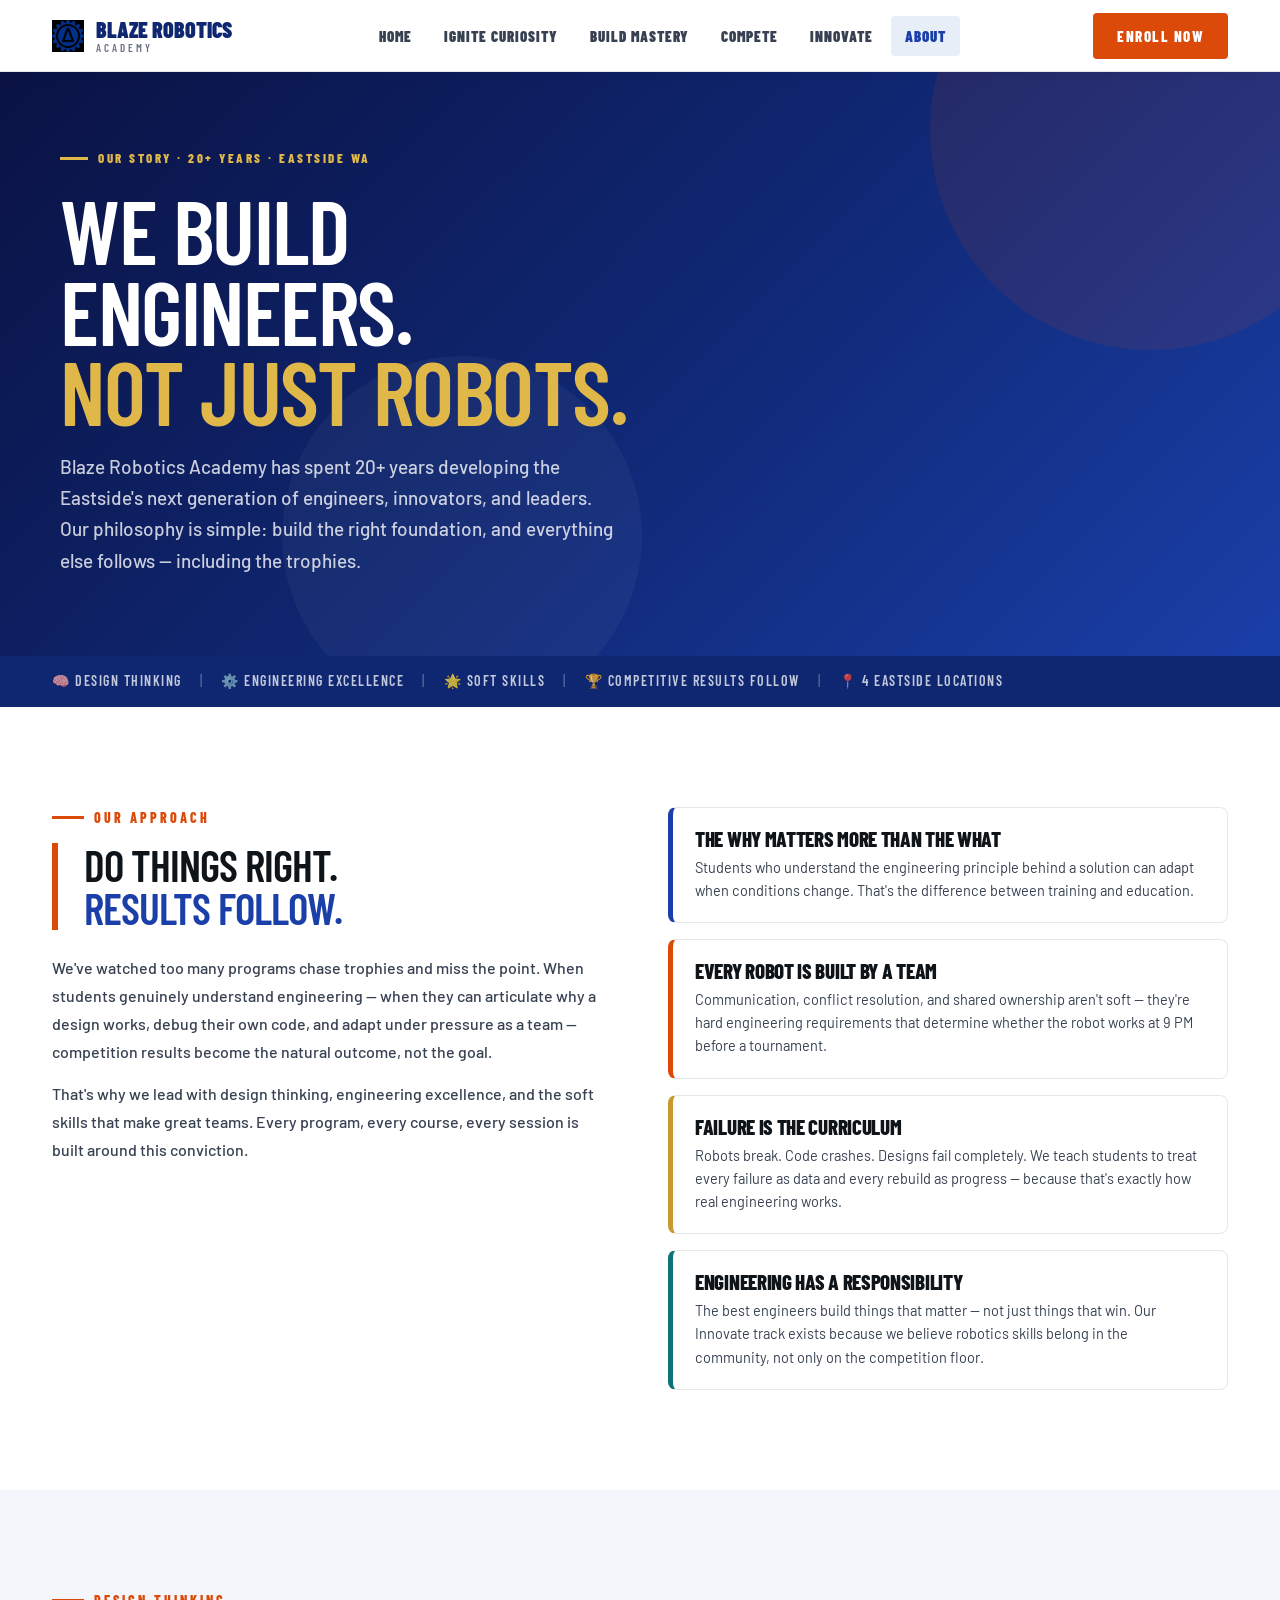
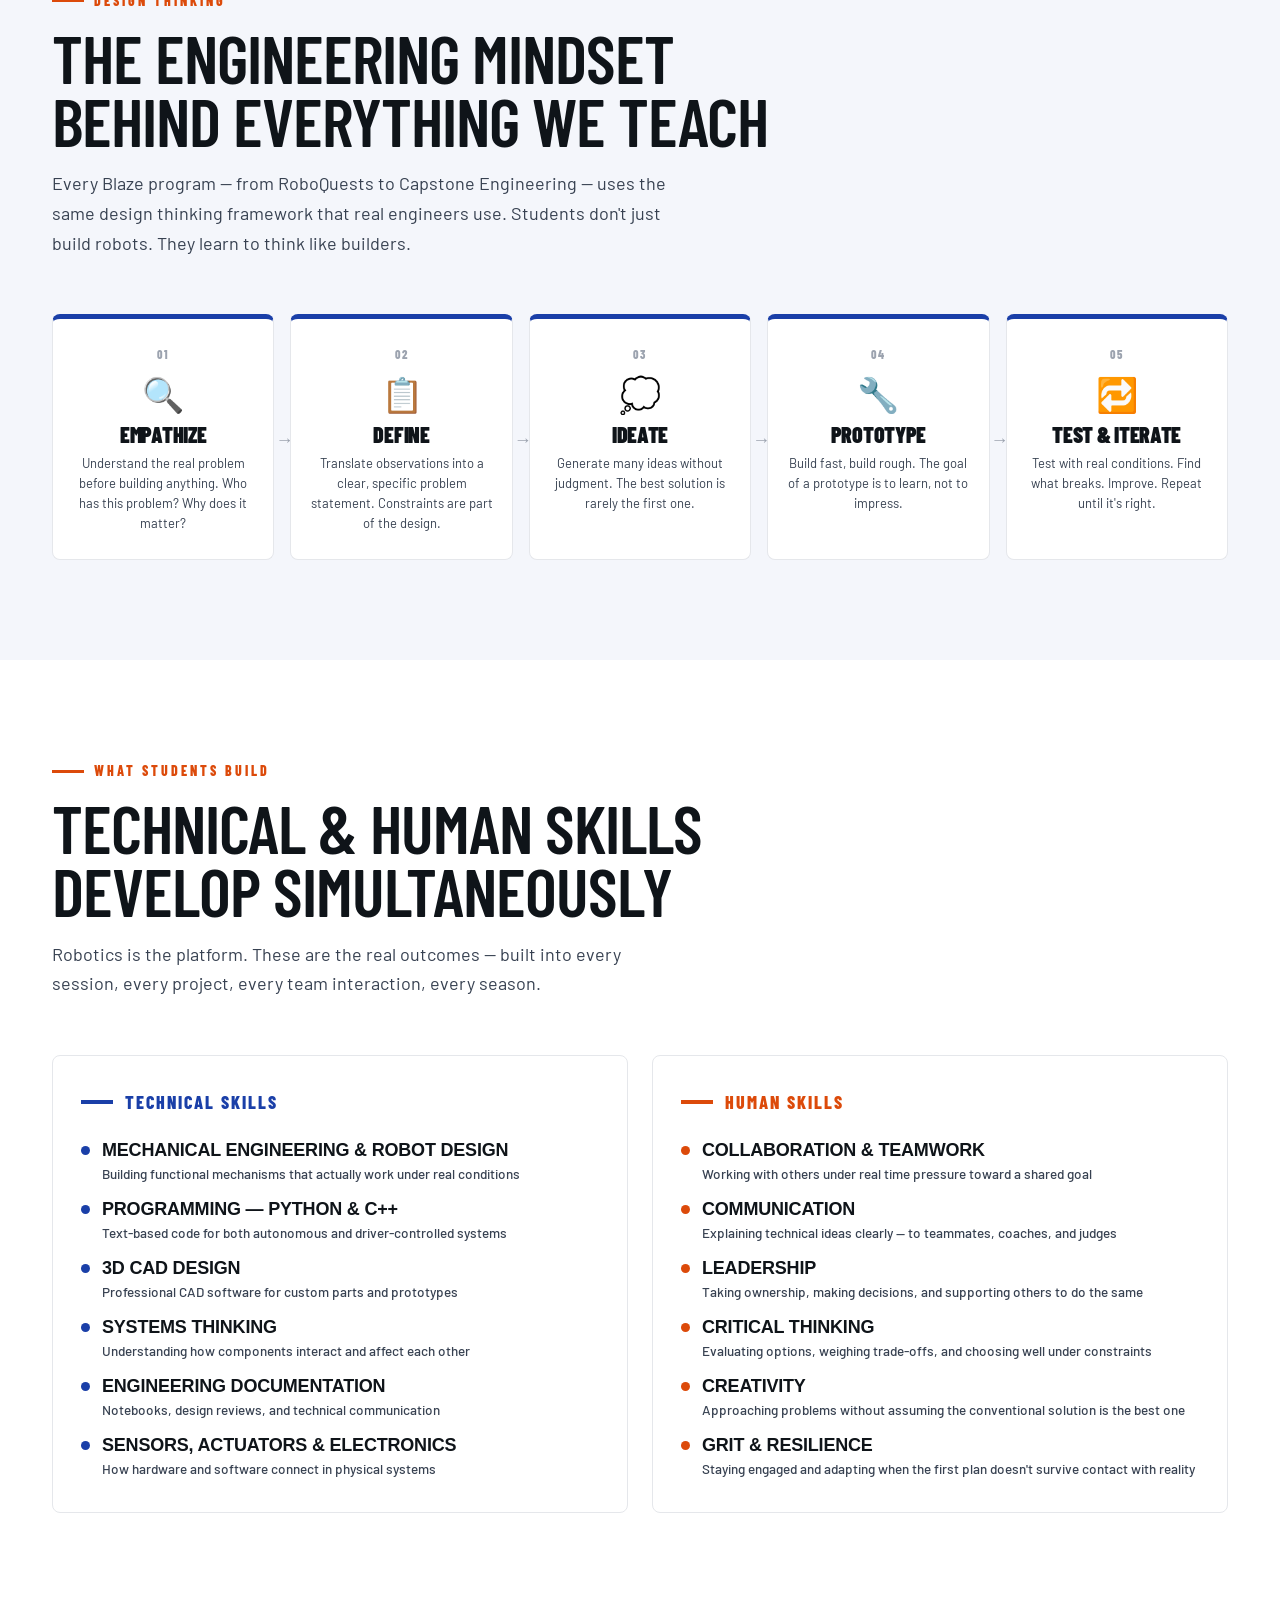
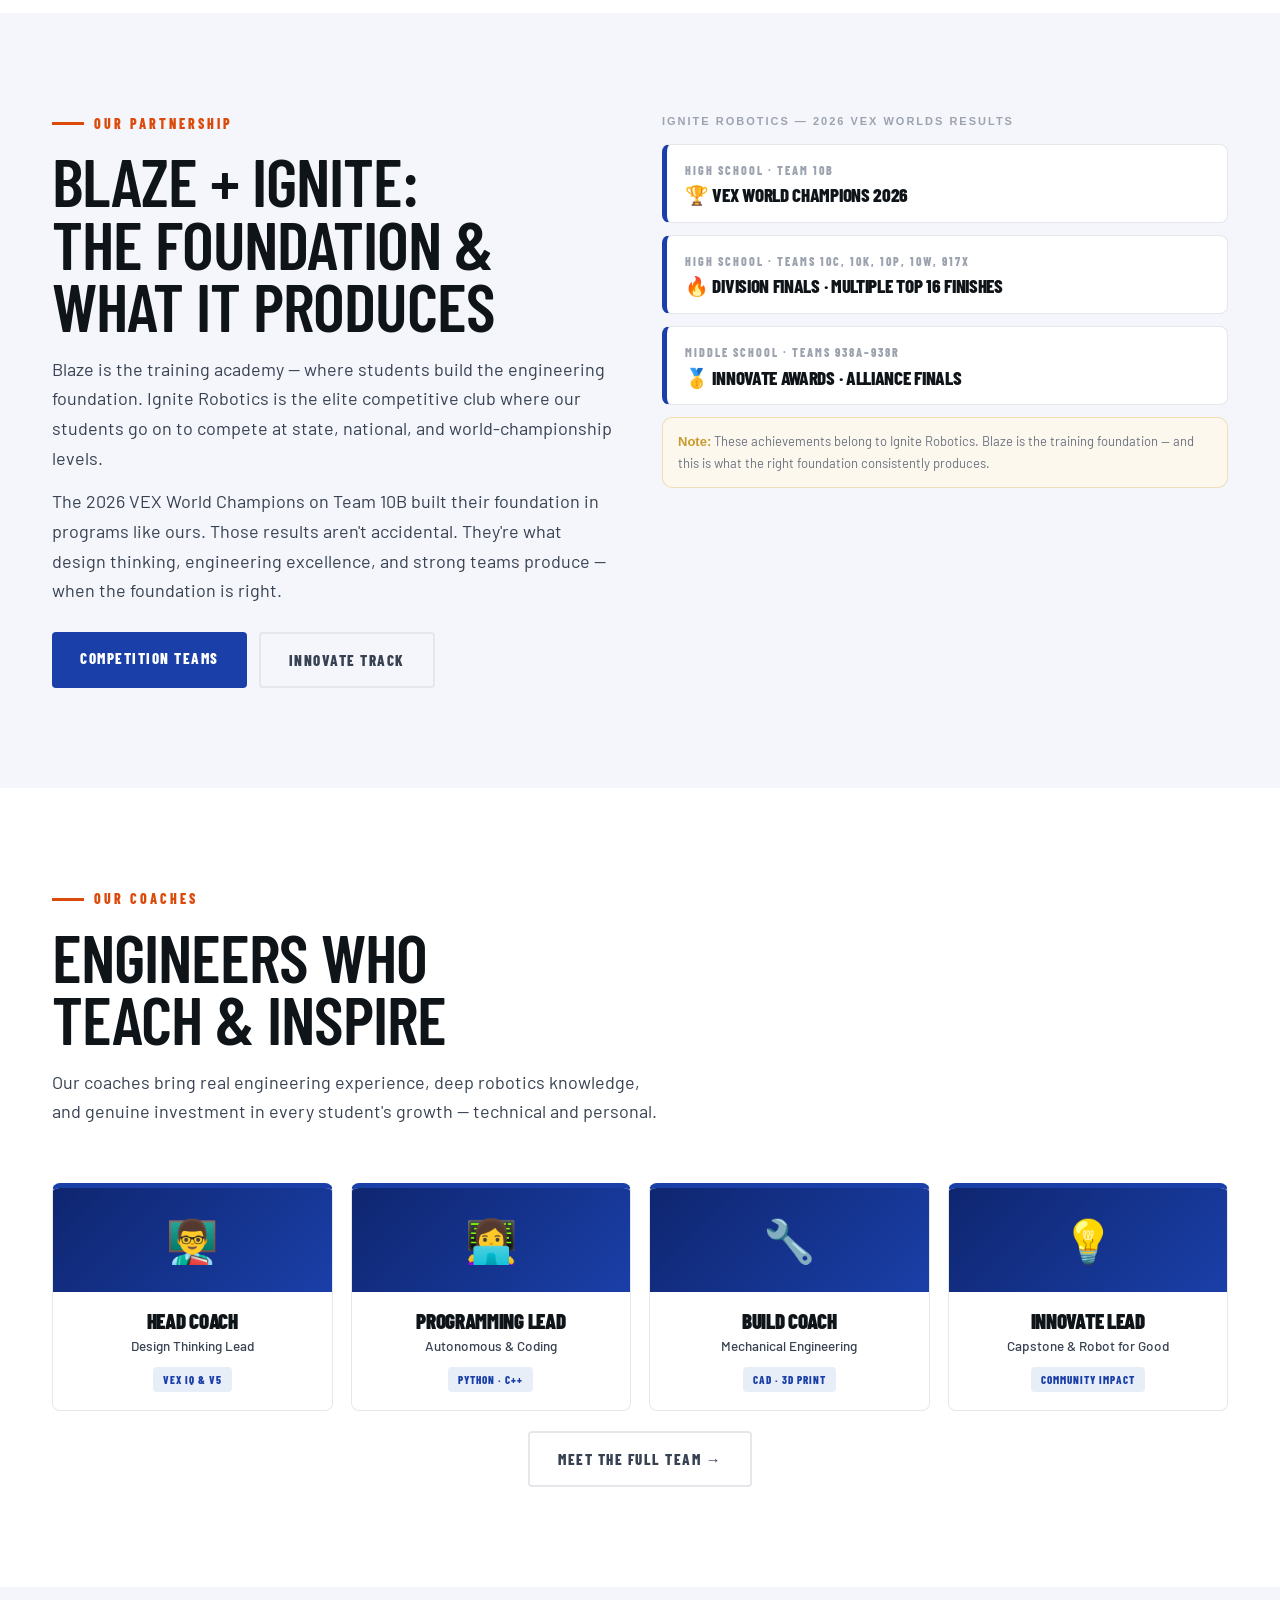
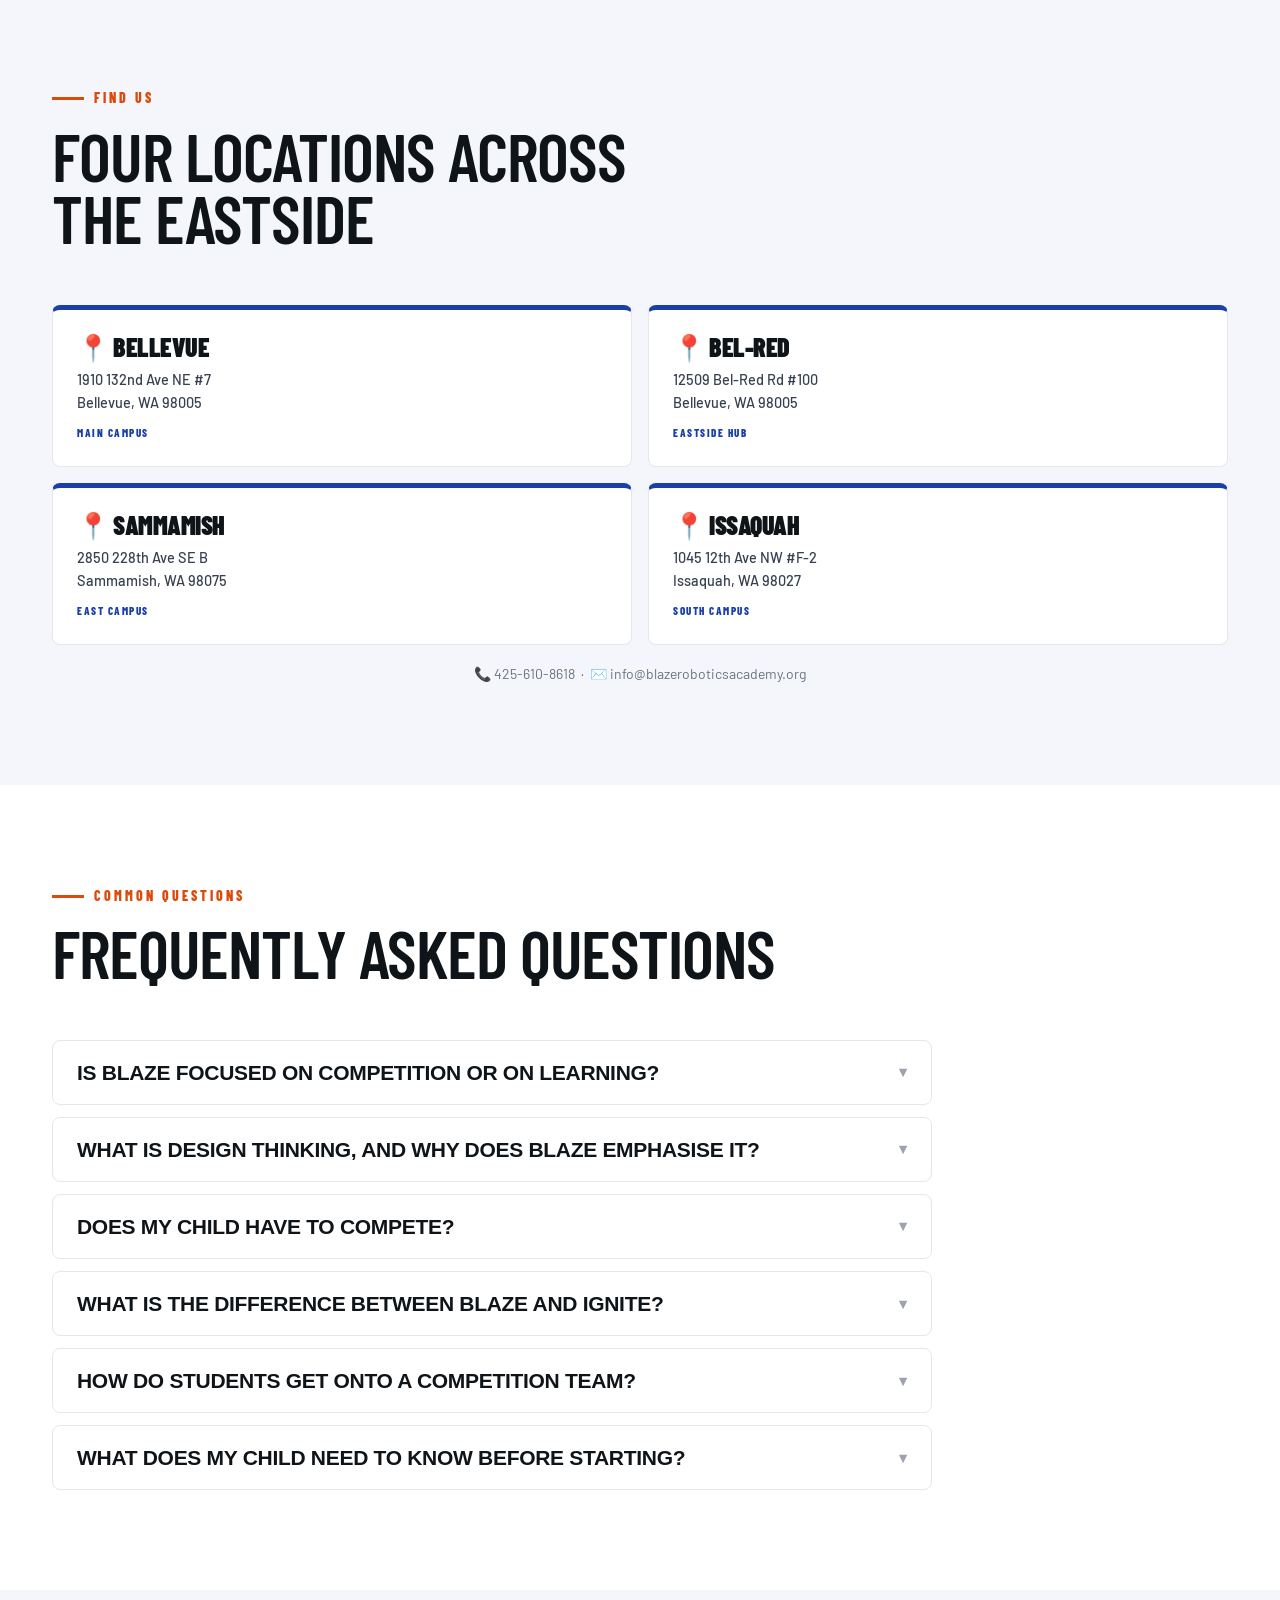
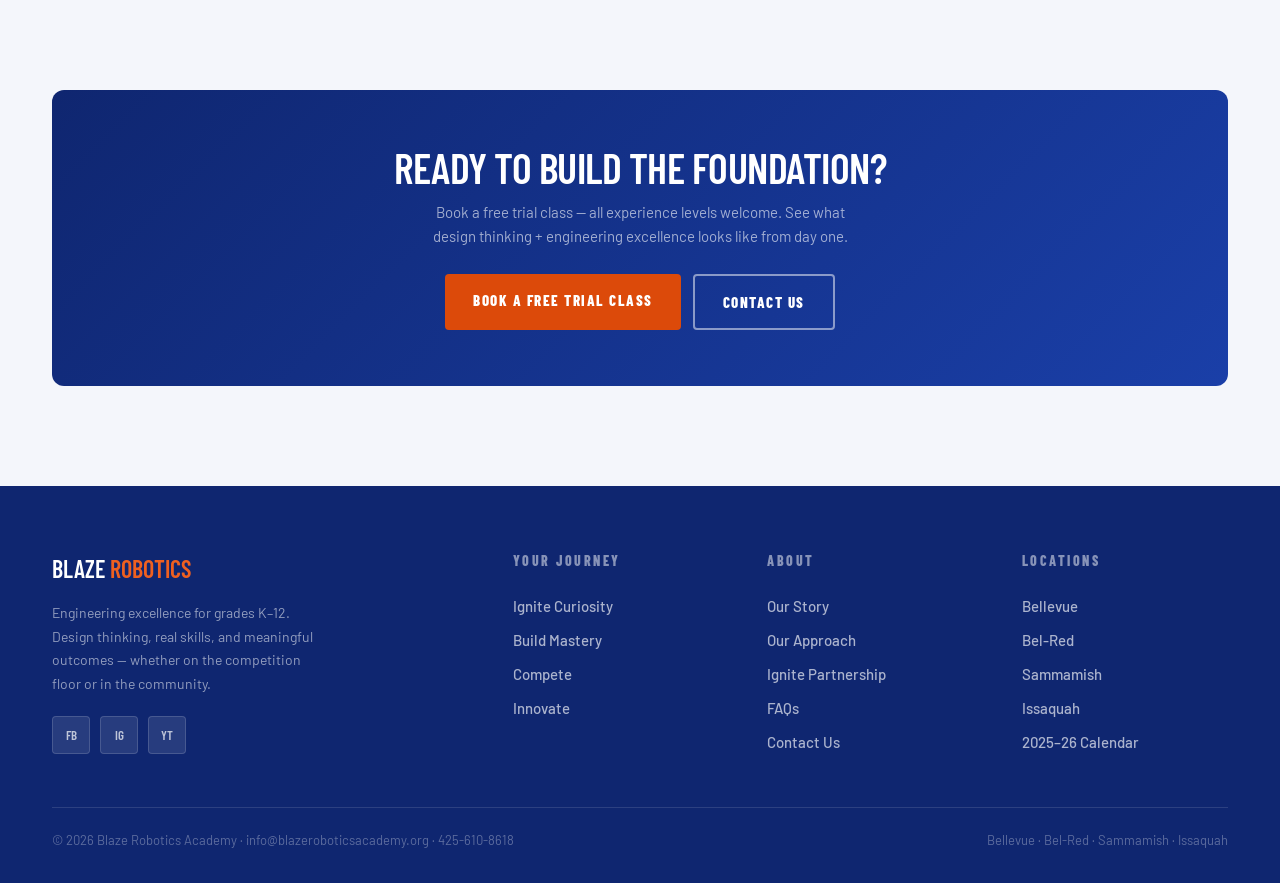
==== commit 3626c788: "changes" ====
--- a/about.html
+++ b/about.html
@@ -3,7 +3,7 @@
 <head>
 <meta charset="UTF-8"><meta name="viewport" content="width=device-width,initial-scale=1">
 <title>About Us — Blaze Robotics Academy</title>
-<link href="https://fonts.googleapis.com/css2?family=Outfit:wght@300;400;500;600;700;800;900&display=swap" rel="stylesheet">
+<link href="https://fonts.googleapis.com/css2?family=Barlow+Condensed:wght@400;600;700;800;900&family=Barlow:wght@400;500;600;700&display=swap" rel="stylesheet">
 <style>
 :root{
   --blue:#1a3fa8;--blue-dk:#0f2670;--blue-md:#2a55cc;--blue-lt:#e8eef8;--blue-xlt:#f0f4fb;
@@ -11,177 +11,219 @@
   --gold:#c89a2e;--gold-lt:#e0b84a;--gold-dim:rgba(200,154,46,.12);
   --teal:#0d7377;--teal-lt:#14a085;--teal-dim:rgba(13,115,119,.1);
   --gray:#6b7280;--gray-lt:#9ca3af;--gray-dk:#374151;
-  --off:#f4f6fb;--border:#e5e7eb;--white:#fff;--dark:#111827;
+  --off:#f4f6fb;--border:#e5e7eb;--white:#fff;--dark:#0f1419;
+  --display:'Barlow Condensed',sans-serif;
+  --body:'Barlow',sans-serif;
 }
 *,*::before,*::after{margin:0;padding:0;box-sizing:border-box;}
 html{scroll-behavior:smooth;}
-body{font-family:'Outfit',sans-serif;background:var(--off);color:var(--dark);overflow-x:hidden;}
-nav{position:fixed;top:0;left:0;right:0;z-index:200;height:66px;
+body{font-family:var(--body);background:var(--off);color:var(--dark);overflow-x:hidden;font-size:17px;line-height:1.6;}
+
+/* TYPOGRAPHY */
+h1,h2,h3,h4,h5,.display{font-family:var(--display);font-weight:600;letter-spacing:-.5px;line-height:1;text-transform:uppercase;}
+
+/* NAV */
+nav{position:fixed;top:0;left:0;right:0;z-index:200;height:72px;
   display:flex;align-items:center;justify-content:space-between;
-  padding:0 48px;background:white;border-bottom:1px solid var(--border);
-  box-shadow:0 1px 10px rgba(0,0,0,.05);}
-.logo{display:flex;align-items:center;gap:10px;text-decoration:none;}
-.logo-text{display:flex;flex-direction:column;line-height:1.1;}
-.logo-name{font-size:17px;font-weight:800;color:var(--blue-dk);letter-spacing:.3px;}
-.logo-sub{font-size:8.5px;font-weight:600;color:var(--gray-lt);text-transform:uppercase;letter-spacing:2px;}
-.nl{display:flex;gap:2px;}
-.nl a{font-size:12px;font-weight:600;color:var(--gray);text-decoration:none;
-  padding:6px 10px;border-radius:8px;transition:color .15s,background .15s;white-space:nowrap;}
-.nl a:hover{color:var(--dark);background:#f3f4f6;}
+  padding:0 52px;background:var(--white);border-bottom:1px solid var(--border);
+  box-shadow:0 1px 12px rgba(0,0,0,.06);}
+.logo{display:flex;align-items:center;gap:12px;text-decoration:none;}
+.logo-text{display:flex;flex-direction:column;line-height:1;}
+.logo-name{font-family:var(--display);font-size:22px;font-weight:900;color:var(--blue-dk);text-transform:uppercase;letter-spacing:0;}
+.logo-sub{font-family:var(--display);font-size:11px;font-weight:600;color:var(--gray);text-transform:uppercase;letter-spacing:3px;margin-top:2px;}
+.nl{display:flex;gap:4px;}
+.nl a{font-family:var(--display);font-size:15px;font-weight:900;color:var(--gray-dk);text-decoration:none;
+  padding:8px 14px;border-radius:4px;transition:all .15s;white-space:nowrap;text-transform:uppercase;letter-spacing:1px;}
+.nl a:hover{color:var(--dark);background:var(--off);}
 .nl a.on{color:var(--blue);background:var(--blue-lt);}
 .nl a.on-innovate{color:var(--teal);background:var(--teal-dim);}
-.enroll{background:var(--red);color:white;font-size:13px;font-weight:700;
-  padding:9px 20px;border-radius:8px;text-decoration:none;transition:background .15s;white-space:nowrap;}
+.enroll{font-family:var(--display);background:var(--red);color:white;font-size:15px;font-weight:800;
+  padding:11px 24px;border-radius:4px;text-decoration:none;transition:background .15s;
+  text-transform:uppercase;letter-spacing:1.5px;white-space:nowrap;}
 .enroll:hover{background:var(--red-lt);}
-.hbg{display:none;background:none;border:none;font-size:24px;cursor:pointer;color:var(--dark);}
-.btn{display:inline-block;font-family:'Outfit',sans-serif;font-size:14px;font-weight:700;
-  padding:12px 26px;border-radius:10px;text-decoration:none;border:none;cursor:pointer;transition:all .15s;}
+.hbg{display:none;background:none;border:none;font-size:26px;cursor:pointer;color:var(--dark);}
+
+/* BUTTONS */
+.btn{display:inline-block;font-family:var(--display);font-size:15px;font-weight:800;
+  padding:14px 28px;border-radius:4px;text-decoration:none;border:none;cursor:pointer;
+  transition:all .15s;text-transform:uppercase;letter-spacing:1.5px;}
+.btn-lg{font-size:16px;padding:16px 32px;}
 .btn-blue{background:var(--blue);color:white;}.btn-blue:hover{background:var(--blue-md);}
 .btn-red{background:var(--red);color:white;}.btn-red:hover{background:var(--red-lt);}
 .btn-teal{background:var(--teal);color:white;}.btn-teal:hover{background:var(--teal-lt);}
-.btn-gold{background:var(--gold);color:white;}.btn-gold:hover{background:var(--gold-lt);}
+.btn-gold{background:var(--gold);color:var(--dark);}.btn-gold:hover{background:var(--gold-lt);}
 .btn-out{background:white;color:var(--blue);border:2px solid var(--blue);}.btn-out:hover{background:var(--blue-lt);}
-.btn-out-w{background:transparent;color:white;border:2px solid rgba(255,255,255,.4);}.btn-out-w:hover{border-color:white;}
+.btn-out-w{background:transparent;color:white;border:2px solid rgba(255,255,255,.5);}.btn-out-w:hover{border-color:white;background:rgba(255,255,255,.1);}
 .btn-ghost{background:transparent;color:var(--gray-dk);border:2px solid var(--border);}.btn-ghost:hover{border-color:var(--gray-lt);}
-.sec{padding:84px 52px;}
+
+/* SECTIONS */
+.sec{padding:100px 52px;}
 .bg-white{background:white;}.bg-off{background:var(--off);}
 .bg-blue{background:var(--blue-dk);}.bg-teal{background:var(--teal);}
-.lbl{font-size:11px;font-weight:700;letter-spacing:3px;text-transform:uppercase;
-  color:var(--red);display:flex;align-items:center;gap:8px;margin-bottom:10px;}
-.lbl::before{content:'';display:block;width:18px;height:2px;background:currentColor;flex-shrink:0;}
-.lbl-teal{color:var(--teal);}.lbl-blue{color:var(--blue);}
-.h2{font-size:clamp(28px,4.5vw,48px);font-weight:800;line-height:1.05;color:var(--dark);margin-bottom:14px;}
-.lead{font-size:15px;color:var(--gray);line-height:1.76;max-width:560px;}
-.ticker{background:var(--blue-dk);padding:10px 52px;display:flex;gap:14px;flex-wrap:wrap;align-items:center;}
-.ticker span{font-size:12px;font-weight:600;color:rgba(255,255,255,.65);text-transform:uppercase;letter-spacing:1px;}
-.ticker .sp{color:rgba(255,255,255,.22);}
-.ticker .hi{color:var(--gold-lt);font-weight:700;}
-.rv{opacity:0;transform:translateY(20px);transition:opacity .55s ease,transform .55s ease;}
+
+/* SECTION HEADERS */
+.lbl{font-family:var(--display);font-size:14px;font-weight:800;letter-spacing:3px;text-transform:uppercase;
+  color:var(--red);display:flex;align-items:center;gap:10px;margin-bottom:14px;}
+.lbl::before{content:'';display:block;width:32px;height:3px;background:currentColor;flex-shrink:0;}
+.lbl-teal{color:var(--teal);}.lbl-blue{color:var(--blue);}.lbl-gold{color:var(--gold);}
+.h2{font-family:var(--display);font-size:clamp(40px,5.5vw,68px);font-weight:600;line-height:.92;
+  color:var(--dark);margin-bottom:18px;text-transform:uppercase;letter-spacing:-1px;}
+.lead{font-size:18px;color:var(--gray-dk);line-height:1.65;max-width:620px;}
+
+/* TICKER */
+.ticker{background:var(--blue-dk);padding:14px 52px;display:flex;gap:18px;flex-wrap:wrap;align-items:center;}
+.ticker span{font-family:var(--display);font-size:14px;font-weight:600;color:rgba(255,255,255,.75);text-transform:uppercase;letter-spacing:1.5px;}
+.ticker .sp{color:rgba(255,255,255,.25);}
+.ticker .hi{color:var(--gold-lt);font-weight:800;}
+
+/* GOLD UNDERLINE — varsity signature */
+.gold-line{position:relative;display:inline-block;}
+.gold-line::after{content:'';position:absolute;left:0;right:0;bottom:-8px;height:6px;background:var(--gold-lt);}
+
+/* REVEAL */
+.rv{opacity:0;transform:translateY(24px);transition:opacity .6s ease,transform .6s ease;}
 .rv.in{opacity:1;transform:translateY(0);}
-.d1{transition-delay:.07s;}.d2{transition-delay:.14s;}.d3{transition-delay:.21s;}
-.d4{transition-delay:.28s;}.d5{transition-delay:.35s;}
-footer{background:var(--blue-dk);color:white;padding:52px 52px 30px;}
-.fg{display:grid;grid-template-columns:2fr 1fr 1fr 1fr;gap:40px;margin-bottom:42px;}
-.fn{font-size:19px;font-weight:800;margin-bottom:10px;}
+.d1{transition-delay:.08s;}.d2{transition-delay:.16s;}.d3{transition-delay:.24s;}
+.d4{transition-delay:.32s;}.d5{transition-delay:.4s;}
+
+/* FOOTER */
+footer{background:var(--blue-dk);color:white;padding:64px 52px 32px;}
+.fg{display:grid;grid-template-columns:2fr 1fr 1fr 1fr;gap:48px;margin-bottom:48px;}
+.fn{font-family:var(--display);font-size:24px;font-weight:600;margin-bottom:12px;text-transform:uppercase;letter-spacing:0;}
 .fn em{font-style:normal;color:var(--red-lt);}
-.fd{font-size:13px;color:rgba(255,255,255,.42);line-height:1.7;max-width:250px;margin-bottom:16px;}
-.fs{display:flex;gap:8px;}
-.fsc{width:34px;height:34px;border-radius:8px;background:rgba(255,255,255,.1);
-  border:1px solid rgba(255,255,255,.14);display:flex;align-items:center;justify-content:center;
-  font-size:12px;text-decoration:none;color:rgba(255,255,255,.55);transition:background .15s;}
+.fd{font-size:14px;color:rgba(255,255,255,.55);line-height:1.7;max-width:280px;margin-bottom:20px;}
+.fs{display:flex;gap:10px;}
+.fsc{width:38px;height:38px;border-radius:4px;background:rgba(255,255,255,.1);
+  border:1px solid rgba(255,255,255,.15);display:flex;align-items:center;justify-content:center;
+  font-family:var(--display);font-size:13px;font-weight:600;text-decoration:none;color:rgba(255,255,255,.7);
+  transition:background .15s;text-transform:uppercase;}
 .fsc:hover{background:rgba(255,255,255,.2);}
-.fch{font-size:11px;font-weight:700;text-transform:uppercase;letter-spacing:2px;
-  color:rgba(255,255,255,.38);margin-bottom:13px;}
-.fc a{display:block;font-size:13px;color:rgba(255,255,255,.52);text-decoration:none;padding:3px 0;transition:color .15s;}
+.fch{font-family:var(--display);font-size:14px;font-weight:800;text-transform:uppercase;letter-spacing:2.5px;
+  color:rgba(255,255,255,.5);margin-bottom:16px;}
+.fc a{display:block;font-family:var(--body);font-size:15px;color:rgba(255,255,255,.65);text-decoration:none;padding:5px 0;transition:color .15s;font-weight:500;}
 .fc a:hover{color:white;}
-.fb{border-top:1px solid rgba(255,255,255,.1);padding-top:18px;
+.fb{border-top:1px solid rgba(255,255,255,.12);padding-top:22px;
   display:flex;justify-content:space-between;flex-wrap:wrap;gap:8px;}
-.fc2{font-size:12px;color:rgba(255,255,255,.22);}
+.fc2{font-size:13px;color:rgba(255,255,255,.32);}
+
 @media(max-width:960px){
-  nav{padding:0 18px;}
-  .nl{display:none;position:absolute;top:66px;left:0;right:0;background:white;
-    flex-direction:column;padding:12px 18px;gap:2px;border-bottom:1px solid var(--border);
-    box-shadow:0 4px 12px rgba(0,0,0,.08);}
+  nav{padding:0 18px;height:64px;}
+  .nl{display:none;position:absolute;top:64px;left:0;right:0;background:white;
+    flex-direction:column;padding:14px 18px;gap:2px;border-bottom:1px solid var(--border);
+    box-shadow:0 4px 16px rgba(0,0,0,.1);}
   .nl.open{display:flex;}
   .hbg{display:block;}
   .enroll{display:none;}
-  .sec{padding:56px 20px;}
-  .ticker{padding:10px 20px;}
-  footer{padding:40px 20px 24px;}
-  .fg{grid-template-columns:1fr 1fr;gap:26px;}
+  .sec{padding:64px 20px;}
+  .ticker{padding:12px 20px;gap:8px;flex-direction:column;align-items:flex-start;}
+  .ticker .sp{display:none;}
+  footer{padding:48px 20px 28px;}
+  .fg{grid-template-columns:1fr 1fr;gap:32px;}
 }
 
-.hero{min-height:62vh;display:flex;align-items:center;
-  background:linear-gradient(120deg,var(--blue-lt),white);
-  padding:110px 52px 60px;border-bottom:1px solid var(--border);}
-.hc{max-width:700px;}
-.kicker{font-size:11px;font-weight:700;letter-spacing:3px;text-transform:uppercase;
-  color:var(--red);display:flex;align-items:center;gap:8px;margin-bottom:16px;}
-.kicker::before{content:'';display:block;width:18px;height:2px;background:var(--red);}
-.hero h1{font-size:clamp(38px,6vw,66px);font-weight:900;line-height:1.02;color:var(--dark);margin-bottom:16px;}
-.hero h1 em{color:var(--blue);font-style:normal;}
-.hero-sub{font-size:16px;color:var(--gray);line-height:1.74;max-width:540px;}
+/* HERO */
+.hero-pg{min-height:56vh;display:flex;align-items:center;padding:140px 60px 80px;
+  position:relative;overflow:hidden;}
+.hero-about{background:linear-gradient(135deg,#0a1140,var(--blue-dk),var(--blue));}
+.hero-about::before{content:'';position:absolute;top:-90px;right:-90px;width:440px;height:440px;
+  border-radius:50%;background:rgba(220,74,10,.1);}
+.hero-about::after{content:'';position:absolute;bottom:-60px;left:22%;width:360px;height:360px;
+  border-radius:50%;background:rgba(255,255,255,.04);}
+.hc{position:relative;z-index:2;max-width:760px;}
+.kicker{font-family:var(--display);display:inline-flex;align-items:center;gap:10px;
+  font-size:13px;font-weight:800;letter-spacing:2.5px;text-transform:uppercase;
+  color:var(--gold-lt);margin-bottom:20px;}
+.kicker::before{content:'';display:block;width:28px;height:3px;background:currentColor;}
+.hero-pg h1{font-family:var(--display);font-size:clamp(48px,7vw,92px);font-weight:600;
+  line-height:.9;color:white;margin-bottom:20px;text-transform:uppercase;letter-spacing:-1.5px;}
+.hero-pg h1 em{color:var(--gold-lt);font-style:normal;}
+.hero-sub{font-size:19px;color:rgba(255,255,255,.78);line-height:1.65;max-width:560px;font-weight:500;}
 
 /* APPROACH */
 .approach{display:grid;grid-template-columns:1fr 1fr;gap:56px;align-items:start;}
-.ap-quote{font-size:clamp(18px,2.5vw,26px);font-weight:700;color:var(--dark);
-  line-height:1.25;border-left:4px solid var(--blue);padding-left:22px;margin-bottom:20px;}
-.ap-quote em{color:var(--red);font-style:normal;}
-.ap-body{font-size:15px;color:var(--gray);line-height:1.78;}
-.ap-principles{display:flex;flex-direction:column;gap:14px;}
-.ap-p{background:white;border:1px solid var(--border);border-radius:12px;padding:18px 18px 18px 20px;
-  border-left:3px solid var(--blue);}
+.ap-quote{font-family:var(--display);font-size:clamp(30px,3.4vw,46px);font-weight:600;color:var(--dark);
+  line-height:1;text-transform:uppercase;letter-spacing:-1px;
+  border-left:6px solid var(--red);padding-left:26px;margin-bottom:24px;}
+.ap-quote em{color:var(--blue);font-style:normal;}
+.ap-body{font-size:16px;color:var(--gray-dk);line-height:1.75;font-weight:500;}
+.ap-principles{display:flex;flex-direction:column;gap:16px;}
+.ap-p{background:white;border:1px solid var(--border);border-radius:8px;padding:20px 22px;
+  border-left:5px solid var(--blue);}
 .ap-p.red{border-left-color:var(--red);}
 .ap-p.gold{border-left-color:var(--gold);}
 .ap-p.teal{border-left-color:var(--teal);}
-.ap-pt{font-size:15px;font-weight:700;color:var(--dark);margin-bottom:4px;}
-.ap-pd{font-size:13px;color:var(--gray);line-height:1.6;}
+.ap-pt{font-family:var(--display);font-size:21px;font-weight:800;color:var(--dark);
+  text-transform:uppercase;letter-spacing:-.3px;margin-bottom:6px;line-height:1.05;}
+.ap-pd{font-size:14.5px;color:var(--gray-dk);line-height:1.6;}
 
 /* DT SECTION */
-.dt-grid{display:grid;grid-template-columns:repeat(5,1fr);gap:12px;margin-top:44px;}
-.dt-step{background:white;border:1px solid var(--border);border-radius:14px;padding:20px 16px;
-  text-align:center;position:relative;transition:box-shadow .2s,transform .2s;}
-.dt-step:hover{box-shadow:0 4px 18px rgba(26,63,168,.1);transform:translateY(-3px);}
-.dt-step::after{content:'→';position:absolute;right:-18px;top:50%;transform:translateY(-50%);
-  font-size:16px;color:var(--gray-lt);}
+.dt-grid{display:grid;grid-template-columns:repeat(5,1fr);gap:16px;margin-top:56px;}
+.dt-step{background:white;border:1px solid var(--border);border-radius:8px;padding:26px 16px;
+  text-align:center;position:relative;border-top:5px solid var(--blue);transition:box-shadow .2s,transform .2s;}
+.dt-step:hover{box-shadow:0 8px 24px rgba(26,63,168,.12);transform:translateY(-4px);}
+.dt-step::after{content:'→';position:absolute;right:-20px;top:50%;transform:translateY(-50%);
+  font-size:18px;color:var(--gray-lt);}
 .dt-step:last-child::after{display:none;}
-.dt-num{font-size:11px;font-weight:700;text-transform:uppercase;letter-spacing:2px;color:var(--gray-lt);margin-bottom:8px;}
-.dt-ico{font-size:28px;margin-bottom:8px;}
-.dt-title{font-size:14px;font-weight:700;color:var(--dark);margin-bottom:5px;}
-.dt-desc{font-size:11.5px;color:var(--gray);line-height:1.55;}
+.dt-num{font-family:var(--display);font-size:12px;font-weight:800;text-transform:uppercase;letter-spacing:2px;color:var(--gray-lt);margin-bottom:12px;}
+.dt-ico{font-size:34px;margin-bottom:12px;line-height:1;}
+.dt-title{font-family:var(--display);font-size:22px;font-weight:900;color:var(--dark);text-transform:uppercase;letter-spacing:-.3px;margin-bottom:8px;line-height:1;}
+.dt-desc{font-size:13px;color:var(--gray-dk);line-height:1.55;}
 
 /* SKILLS */
-.skills-big{display:grid;grid-template-columns:1fr 1fr;gap:24px;margin-top:44px;}
-.sg{background:white;border:1px solid var(--border);border-radius:16px;padding:26px 22px;}
-.sg-t{font-size:12px;font-weight:700;text-transform:uppercase;letter-spacing:2px;margin-bottom:16px;}
+.skills-big{display:grid;grid-template-columns:1fr 1fr;gap:24px;margin-top:56px;}
+.sg{background:white;border:1px solid var(--border);border-radius:8px;padding:32px 28px;}
+.sg-t{font-family:var(--display);font-size:18px;font-weight:800;text-transform:uppercase;letter-spacing:2px;
+  margin-bottom:24px;display:flex;align-items:center;gap:12px;}
+.sg-t::before{content:'';display:block;width:32px;height:4px;background:currentColor;}
 .sg-blue{color:var(--blue);}.sg-red{color:var(--red);}
-.skill-list{display:flex;flex-direction:column;gap:8px;}
-.sl{display:flex;align-items:center;gap:10px;font-size:14px;color:var(--dark);}
-.sl-dot{width:8px;height:8px;border-radius:50%;flex-shrink:0;}
-.sl-d{font-size:12px;color:var(--gray);margin-top:2px;}
+.skill-list{display:flex;flex-direction:column;gap:16px;}
+.sl{display:flex;align-items:flex-start;gap:12px;font-family:var(--display);font-size:18px;font-weight:700;
+  color:var(--dark);text-transform:uppercase;letter-spacing:-.2px;line-height:1.05;}
+.sl-dot{width:9px;height:9px;border-radius:50%;flex-shrink:0;margin-top:5px;}
+.sl-d{font-family:var(--body);font-size:13.5px;color:var(--gray-dk);margin-top:4px;font-weight:500;text-transform:none;letter-spacing:0;line-height:1.5;}
 
 /* IGNITE */
 .ig-lay{display:grid;grid-template-columns:1fr 1fr;gap:44px;align-items:start;}
-.ig-cards{display:flex;flex-direction:column;gap:10px;}
-.igc{background:white;border:1px solid var(--border);border-radius:12px;padding:15px 17px;}
-.igcy{font-size:10px;font-weight:700;text-transform:uppercase;letter-spacing:2px;color:var(--gray-lt);margin-bottom:4px;}
-.igcr{font-size:14px;font-weight:700;color:var(--dark);}
+.ig-cards{display:flex;flex-direction:column;gap:12px;}
+.igc{background:white;border:1px solid var(--border);border-radius:8px;padding:16px 18px;border-left:5px solid var(--blue);}
+.igcy{font-family:var(--display);font-size:12px;font-weight:800;text-transform:uppercase;letter-spacing:2px;color:var(--gray-lt);margin-bottom:5px;}
+.igcr{font-family:var(--display);font-size:19px;font-weight:800;color:var(--dark);text-transform:uppercase;letter-spacing:-.3px;line-height:1.1;}
 
 /* COACHES */
-.coaches{display:grid;grid-template-columns:repeat(4,1fr);gap:14px;margin-top:44px;}
-.coach{background:white;border:1px solid var(--border);border-radius:14px;overflow:hidden;
-  text-align:center;transition:box-shadow .2s,transform .2s;}
-.coach:hover{box-shadow:0 6px 22px rgba(26,63,168,.1);transform:translateY(-3px);}
-.cav{width:100%;height:96px;background:linear-gradient(135deg,var(--blue-dk),var(--blue));
-  display:flex;align-items:center;justify-content:center;font-size:38px;}
-.cbo{padding:14px 12px;}
-.cn{font-size:15px;font-weight:700;color:var(--dark);margin-bottom:3px;}
-.cr{font-size:12px;color:var(--gray-lt);}
-.csp{display:inline-block;margin-top:7px;font-size:10px;font-weight:700;
-  text-transform:uppercase;letter-spacing:.5px;color:var(--blue);
-  background:var(--blue-lt);border-radius:4px;padding:2px 8px;}
+.coaches{display:grid;grid-template-columns:repeat(4,1fr);gap:18px;margin-top:56px;}
+.coach{background:white;border:1px solid var(--border);border-radius:8px;overflow:hidden;
+  text-align:center;border-top:5px solid var(--blue);transition:box-shadow .2s,transform .2s;}
+.coach:hover{box-shadow:0 8px 24px rgba(26,63,168,.12);transform:translateY(-4px);}
+.cav{width:100%;height:104px;background:linear-gradient(135deg,var(--blue-dk),var(--blue));
+  display:flex;align-items:center;justify-content:center;font-size:42px;}
+.cbo{padding:18px 14px;}
+.cn{font-family:var(--display);font-size:21px;font-weight:900;color:var(--dark);text-transform:uppercase;letter-spacing:-.3px;margin-bottom:4px;line-height:1;}
+.cr{font-size:13.5px;color:var(--gray-dk);font-weight:500;}
+.csp{display:inline-block;margin-top:10px;font-family:var(--display);font-size:11px;font-weight:800;
+  text-transform:uppercase;letter-spacing:1px;color:var(--blue);
+  background:var(--blue-lt);border-radius:4px;padding:4px 10px;}
 
 /* LOCATIONS */
-.llg{display:grid;grid-template-columns:1fr 1fr;gap:14px;margin-top:44px;}
-.llc{background:white;border:1px solid var(--border);border-radius:14px;padding:20px;}
-.lln{font-size:19px;font-weight:800;color:var(--dark);margin-bottom:6px;}
-.lla{font-size:13.5px;color:var(--gray);line-height:1.6;margin-bottom:8px;}
-.llt{font-size:10px;font-weight:700;text-transform:uppercase;letter-spacing:1px;color:var(--blue);}
+.llg{display:grid;grid-template-columns:1fr 1fr;gap:16px;margin-top:56px;}
+.llc{background:white;border:1px solid var(--border);border-radius:8px;padding:24px;border-top:5px solid var(--blue);}
+.lln{font-family:var(--display);font-size:26px;font-weight:900;color:var(--dark);text-transform:uppercase;letter-spacing:-.5px;margin-bottom:8px;line-height:1;}
+.lla{font-size:14.5px;color:var(--gray-dk);line-height:1.6;margin-bottom:10px;font-weight:500;}
+.llt{font-family:var(--display);font-size:11px;font-weight:800;text-transform:uppercase;letter-spacing:1.5px;color:var(--blue);}
 
 /* FAQ */
-.faqlist{display:flex;flex-direction:column;gap:10px;margin-top:44px;}
-.faqitem{background:white;border:1px solid var(--border);border-radius:12px;overflow:hidden;}
-.faqq{font-size:15px;font-weight:700;color:var(--dark);padding:17px 20px;cursor:pointer;
-  display:flex;justify-content:space-between;align-items:center;transition:background .15s;}
+.faqlist{display:flex;flex-direction:column;gap:12px;margin-top:56px;max-width:880px;}
+.faqitem{background:white;border:1px solid var(--border);border-radius:8px;overflow:hidden;}
+.faqq{font-family:var(--display);font-size:21px;font-weight:700;color:var(--dark);padding:20px 24px;cursor:pointer;
+  display:flex;justify-content:space-between;align-items:center;gap:16px;text-transform:uppercase;letter-spacing:-.3px;line-height:1.1;transition:background .15s;}
 .faqq:hover{background:var(--off);}
-.faqa{font-size:13.5px;color:var(--gray);line-height:1.7;padding:0 20px 17px;display:none;}
+.faqa{font-size:15px;color:var(--gray-dk);line-height:1.7;padding:0 24px 20px;display:none;font-weight:500;}
 .faqitem.open .faqa{display:block;}
-.arr{font-size:13px;color:var(--gray-lt);transition:transform .22s;}
+.arr{font-size:15px;color:var(--gray-lt);transition:transform .22s;flex-shrink:0;}
 .faqitem.open .arr{transform:rotate(180deg);}
 
 @media(max-width:960px){
-  .hero{padding:100px 20px 52px;}
-  .approach,.ig-lay{grid-template-columns:1fr;}
+  .hero-pg{padding:110px 20px 56px;}
+  .approach,.ig-lay{grid-template-columns:1fr;gap:36px;}
   .dt-grid{grid-template-columns:1fr 1fr;}.dt-step::after{display:none;}
   .skills-big,.coaches{grid-template-columns:1fr 1fr;}
   .llg{grid-template-columns:1fr;}
@@ -207,7 +249,7 @@
   <a href="https://app.amilia.com/store/en/blazeroboticsacademy/shop/programs" class="enroll">Enroll Now</a>
 </nav>
 
-<section class="hero">
+<section class="hero-pg hero-about">
   <div class="hc">
     <div class="kicker">Our Story · 20+ Years · Eastside WA</div>
     <h1>We Build<br>Engineers.<br><em>Not Just Robots.</em></h1>
@@ -290,7 +332,7 @@
       <div class="skill-list">
         <div class="sl"><div class="sl-dot" style="background:var(--blue);"></div><div><div>Mechanical Engineering &amp; Robot Design</div><div class="sl-d">Building functional mechanisms that actually work under real conditions</div></div></div>
         <div class="sl"><div class="sl-dot" style="background:var(--blue);"></div><div><div>Programming — Python &amp; C++</div><div class="sl-d">Text-based code for both autonomous and driver-controlled systems</div></div></div>
-        <div class="sl"><div class="sl-dot" style="background:var(--blue);"></div><div><div>3D CAD Design</div><div class="sl-d">Tinkercad and Fusion 360 for custom parts and prototypes</div></div></div>
+        <div class="sl"><div class="sl-dot" style="background:var(--blue);"></div><div><div>3D CAD Design</div><div class="sl-d">Professional CAD software for custom parts and prototypes</div></div></div>
         <div class="sl"><div class="sl-dot" style="background:var(--blue);"></div><div><div>Systems Thinking</div><div class="sl-d">Understanding how components interact and affect each other</div></div></div>
         <div class="sl"><div class="sl-dot" style="background:var(--blue);"></div><div><div>Engineering Documentation</div><div class="sl-d">Notebooks, design reviews, and technical communication</div></div></div>
         <div class="sl"><div class="sl-dot" style="background:var(--blue);"></div><div><div>Sensors, Actuators &amp; Electronics</div><div class="sl-d">How hardware and software connect in physical systems</div></div></div>
@@ -378,8 +420,8 @@
 </section>
 
 <section class="sec bg-off">
-  <div style="background:linear-gradient(135deg,var(--blue-dk),var(--blue));border-radius:20px;padding:50px;text-align:center;position:relative;overflow:hidden;" class="rv">
-    <h2 style="font-size:clamp(24px,4vw,42px);font-weight:800;color:white;margin-bottom:12px;">Ready to Build the Foundation?</h2>
+  <div style="background:linear-gradient(135deg,var(--blue-dk),var(--blue));border-radius:12px;padding:56px;text-align:center;position:relative;overflow:hidden;" class="rv">
+    <h2 style="font-size:clamp(24px,4vw,42px);font-weight:600;color:white;margin-bottom:12px;">Ready to Build the Foundation?</h2>
     <p style="font-size:15px;color:rgba(255,255,255,.6);max-width:440px;margin:0 auto 26px;">Book a free trial class — all experience levels welcome. See what design thinking + engineering excellence looks like from day one.</p>
     <div style="display:flex;gap:12px;justify-content:center;flex-wrap:wrap;">
       <a href="https://app.amilia.com/store/en/blazeroboticsacademy/shop/programs" class="btn btn-red">Book a Free Trial Class</a>
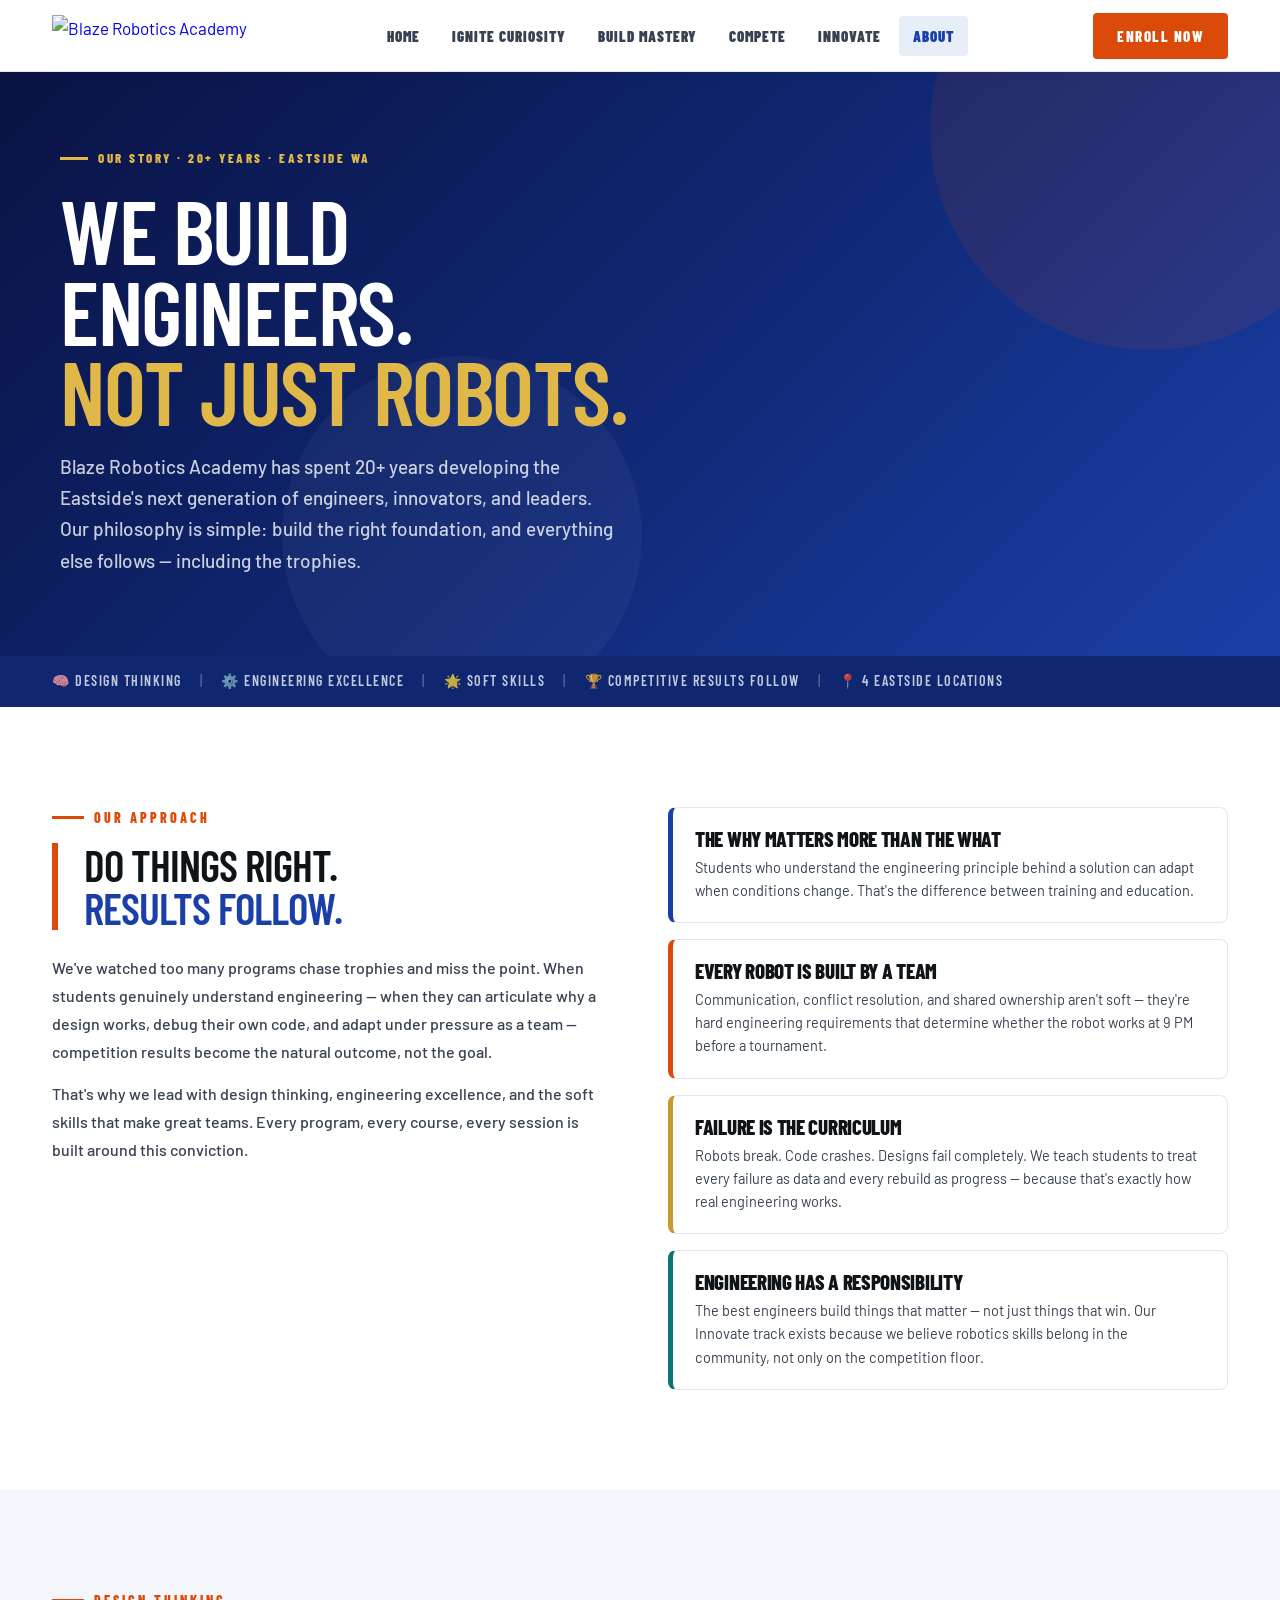
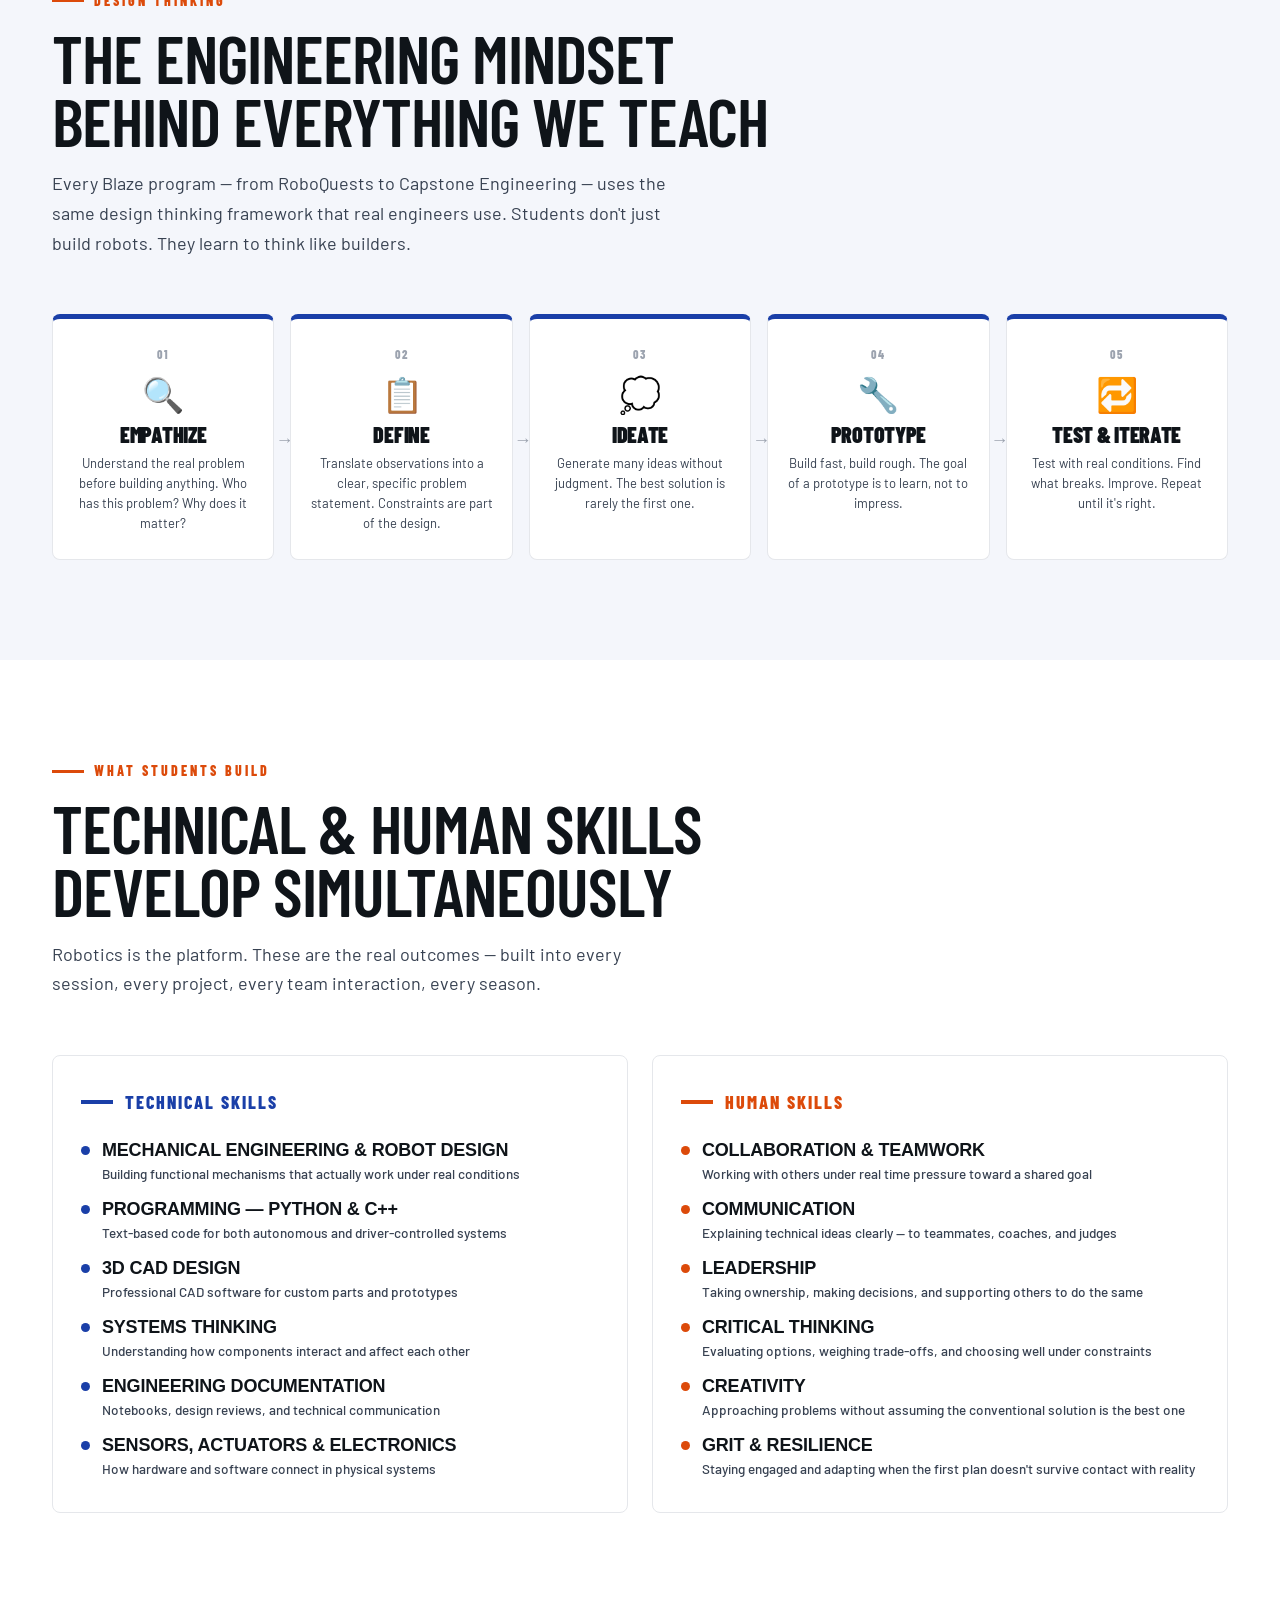
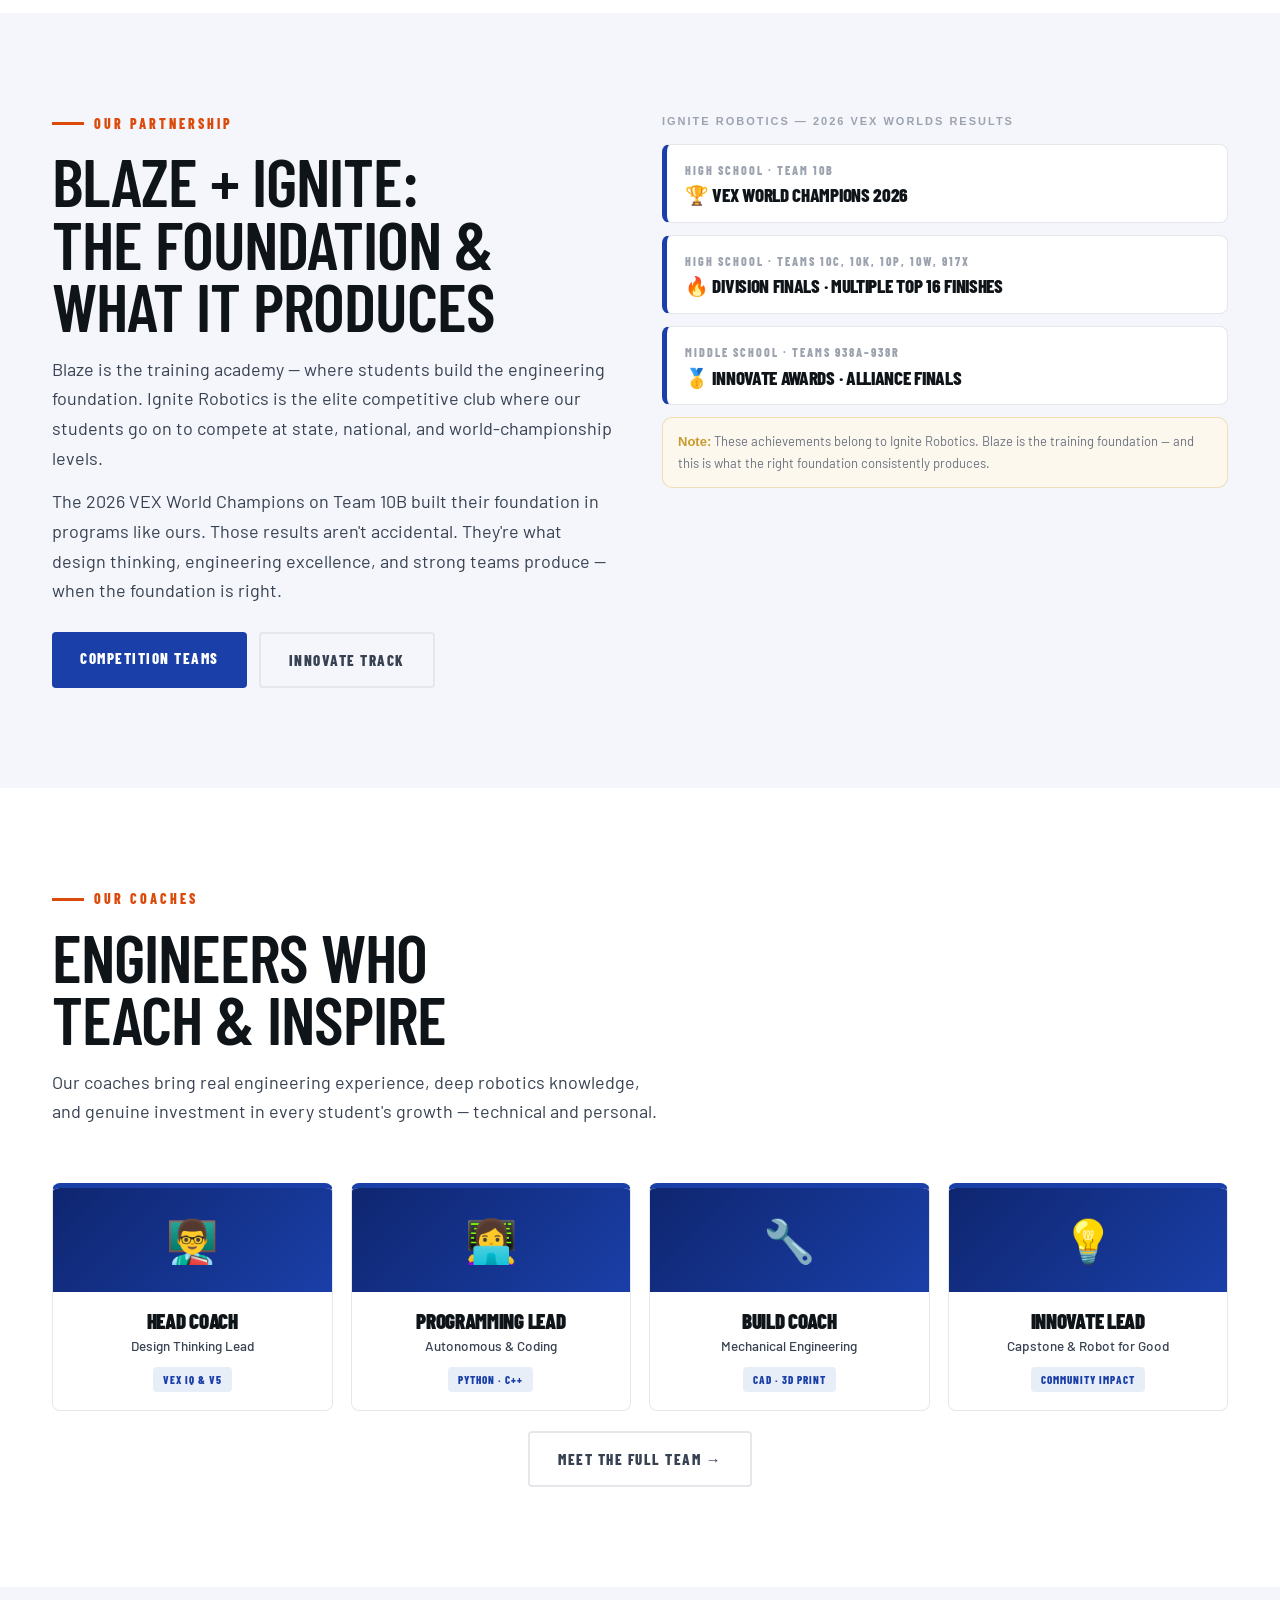
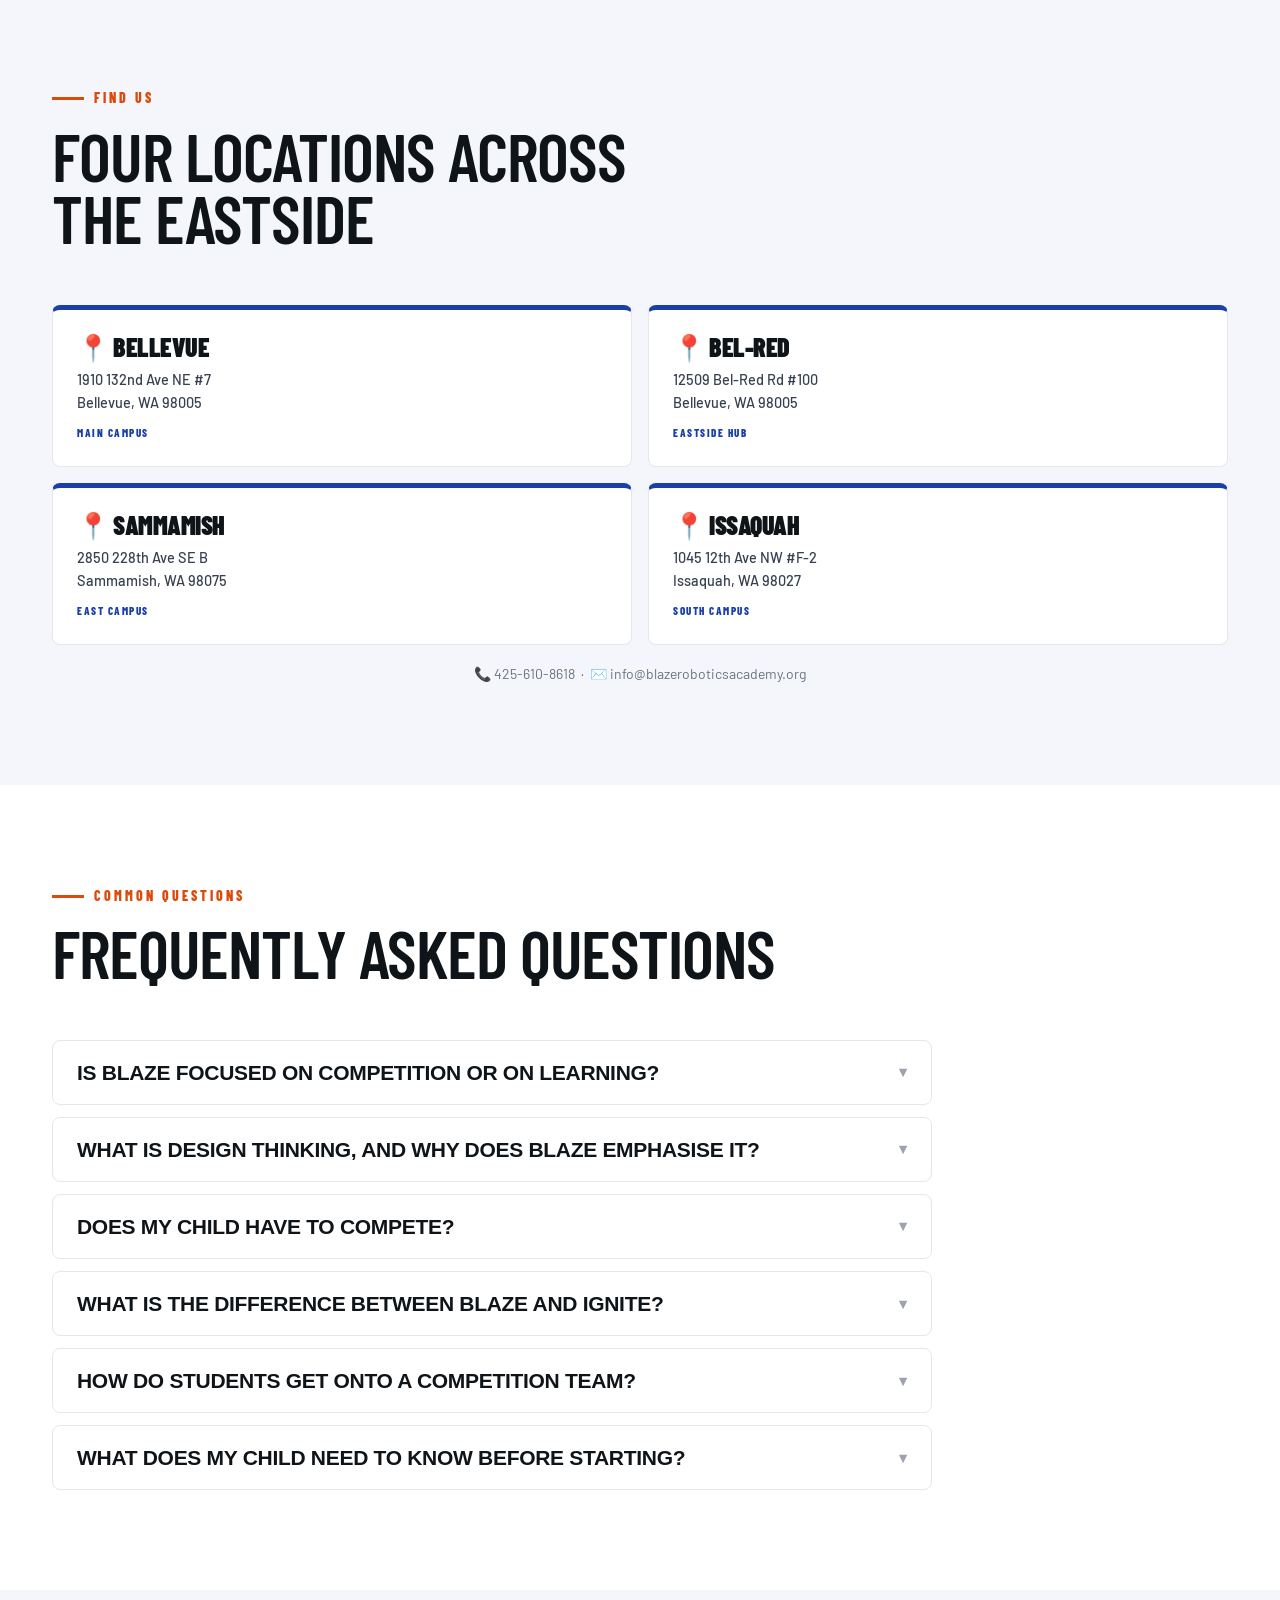
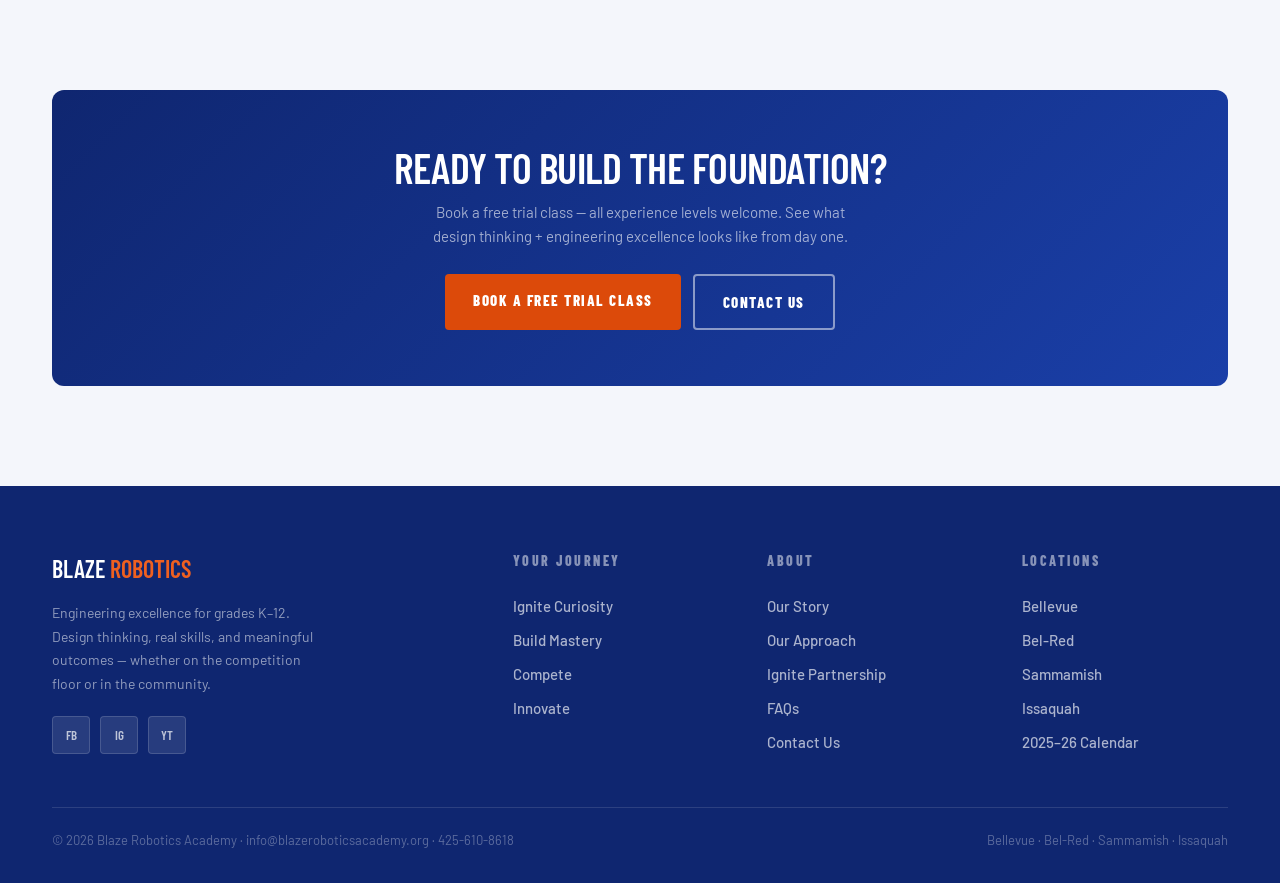
==== commit bfdfcb59: "home page update" ====
--- a/about.html
+++ b/about.html
@@ -28,9 +28,13 @@
   padding:0 52px;background:var(--white);border-bottom:1px solid var(--border);
   box-shadow:0 1px 12px rgba(0,0,0,.06);}
 .logo{display:flex;align-items:center;gap:12px;text-decoration:none;}
+.logo-img{height:42px;width:auto;display:block;}
+/* Logo wordmark text styles — unused since the logo became a single image (logo_trimmed.png).
+   Kept here in case we revert to a text wordmark in future.
 .logo-text{display:flex;flex-direction:column;line-height:1;}
 .logo-name{font-family:var(--display);font-size:22px;font-weight:900;color:var(--blue-dk);text-transform:uppercase;letter-spacing:0;}
 .logo-sub{font-family:var(--display);font-size:11px;font-weight:600;color:var(--gray);text-transform:uppercase;letter-spacing:3px;margin-top:2px;}
+*/
 .nl{display:flex;gap:4px;}
 .nl a{font-family:var(--display);font-size:15px;font-weight:900;color:var(--gray-dk);text-decoration:none;
   padding:8px 14px;border-radius:4px;transition:all .15s;white-space:nowrap;text-transform:uppercase;letter-spacing:1px;}
@@ -108,6 +112,7 @@
 
 @media(max-width:960px){
   nav{padding:0 18px;height:64px;}
+  .logo-img{height:34px;}
   .nl{display:none;position:absolute;top:64px;left:0;right:0;background:white;
     flex-direction:column;padding:14px 18px;gap:2px;border-bottom:1px solid var(--border);
     box-shadow:0 4px 16px rgba(0,0,0,.1);}
@@ -233,11 +238,7 @@
 <body>
 <nav>
   <a href="index.html" class="logo">
-    <img src="[data-uri]" height="32" alt="Blaze Robotics">
-    <div class="logo-text">
-      <span class="logo-name">Blaze Robotics</span>
-      <span class="logo-sub">Academy</span>
-    </div>
+    <img src="logo_trimmed.png" alt="Blaze Robotics Academy" class="logo-img">
   </a>
   <button class="hbg">&#9776;</button>
   <div class="nl"><a href="index.html" class="">Home</a>
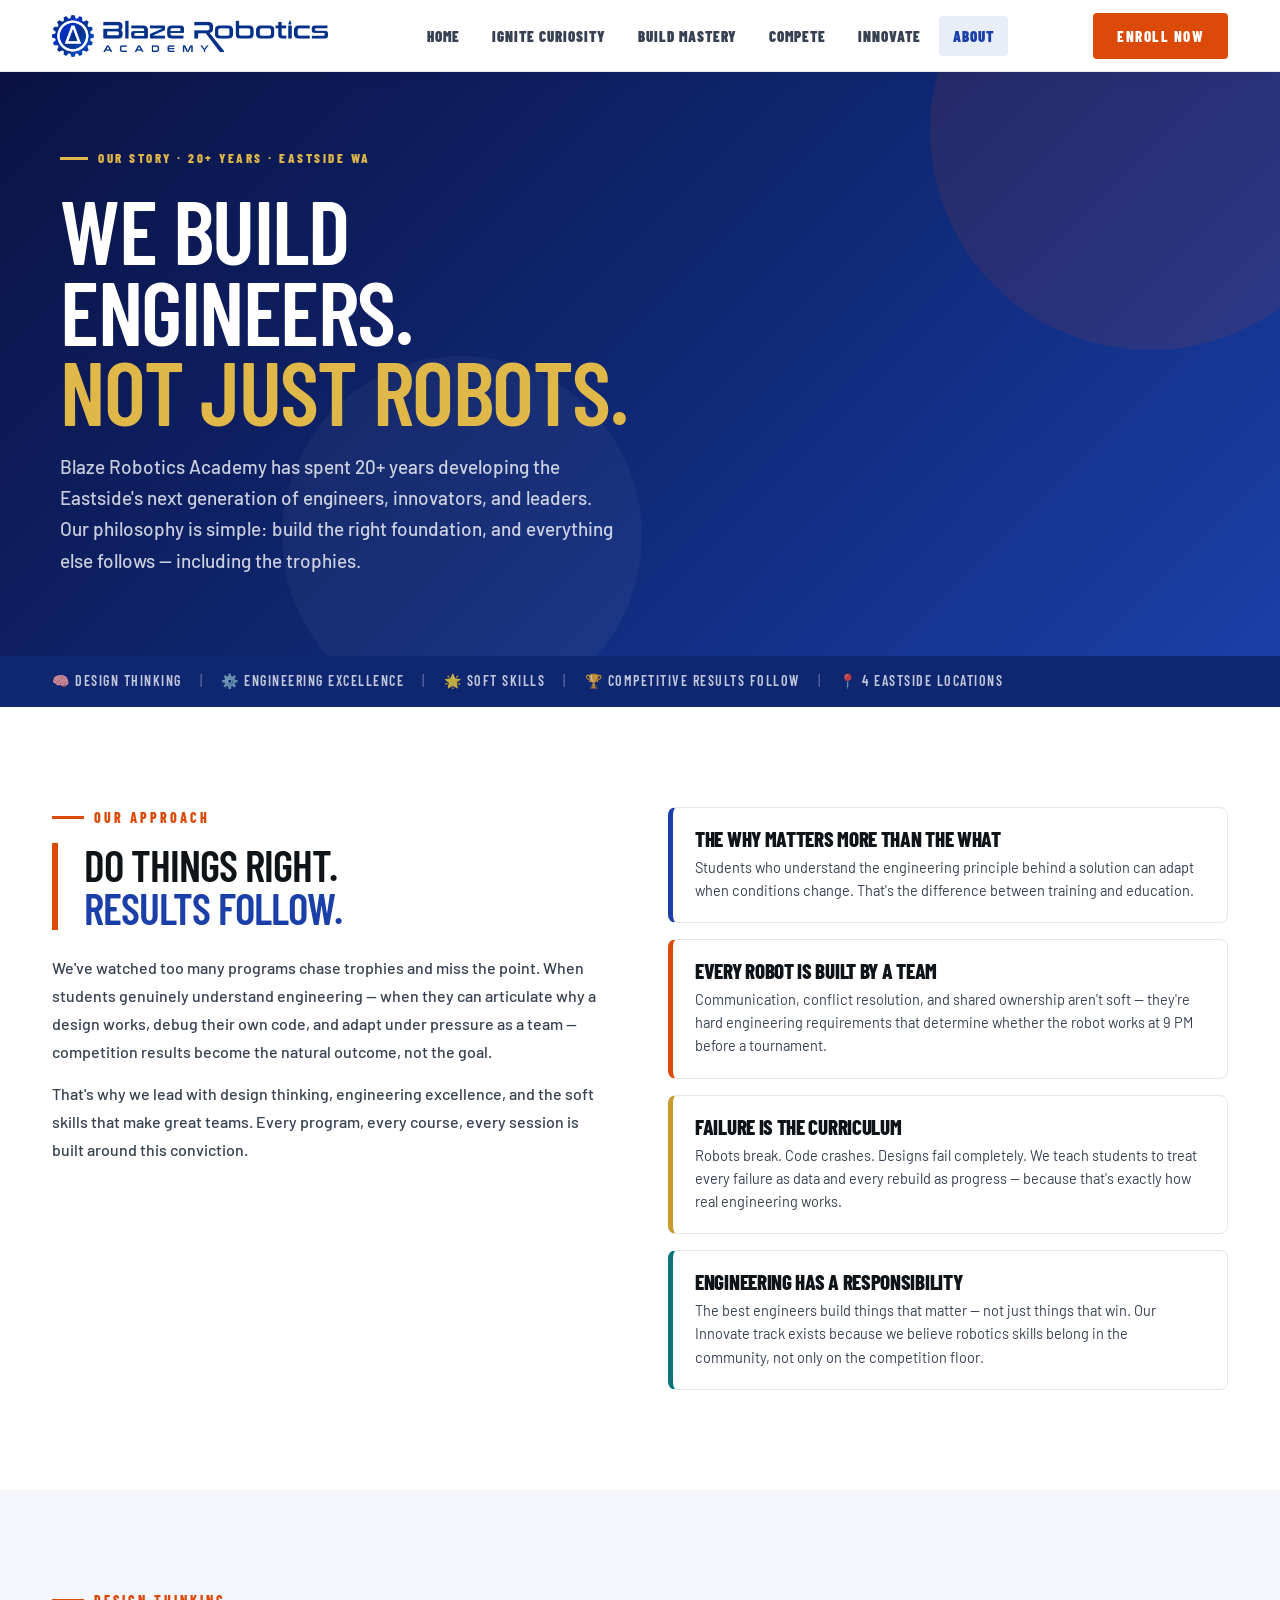
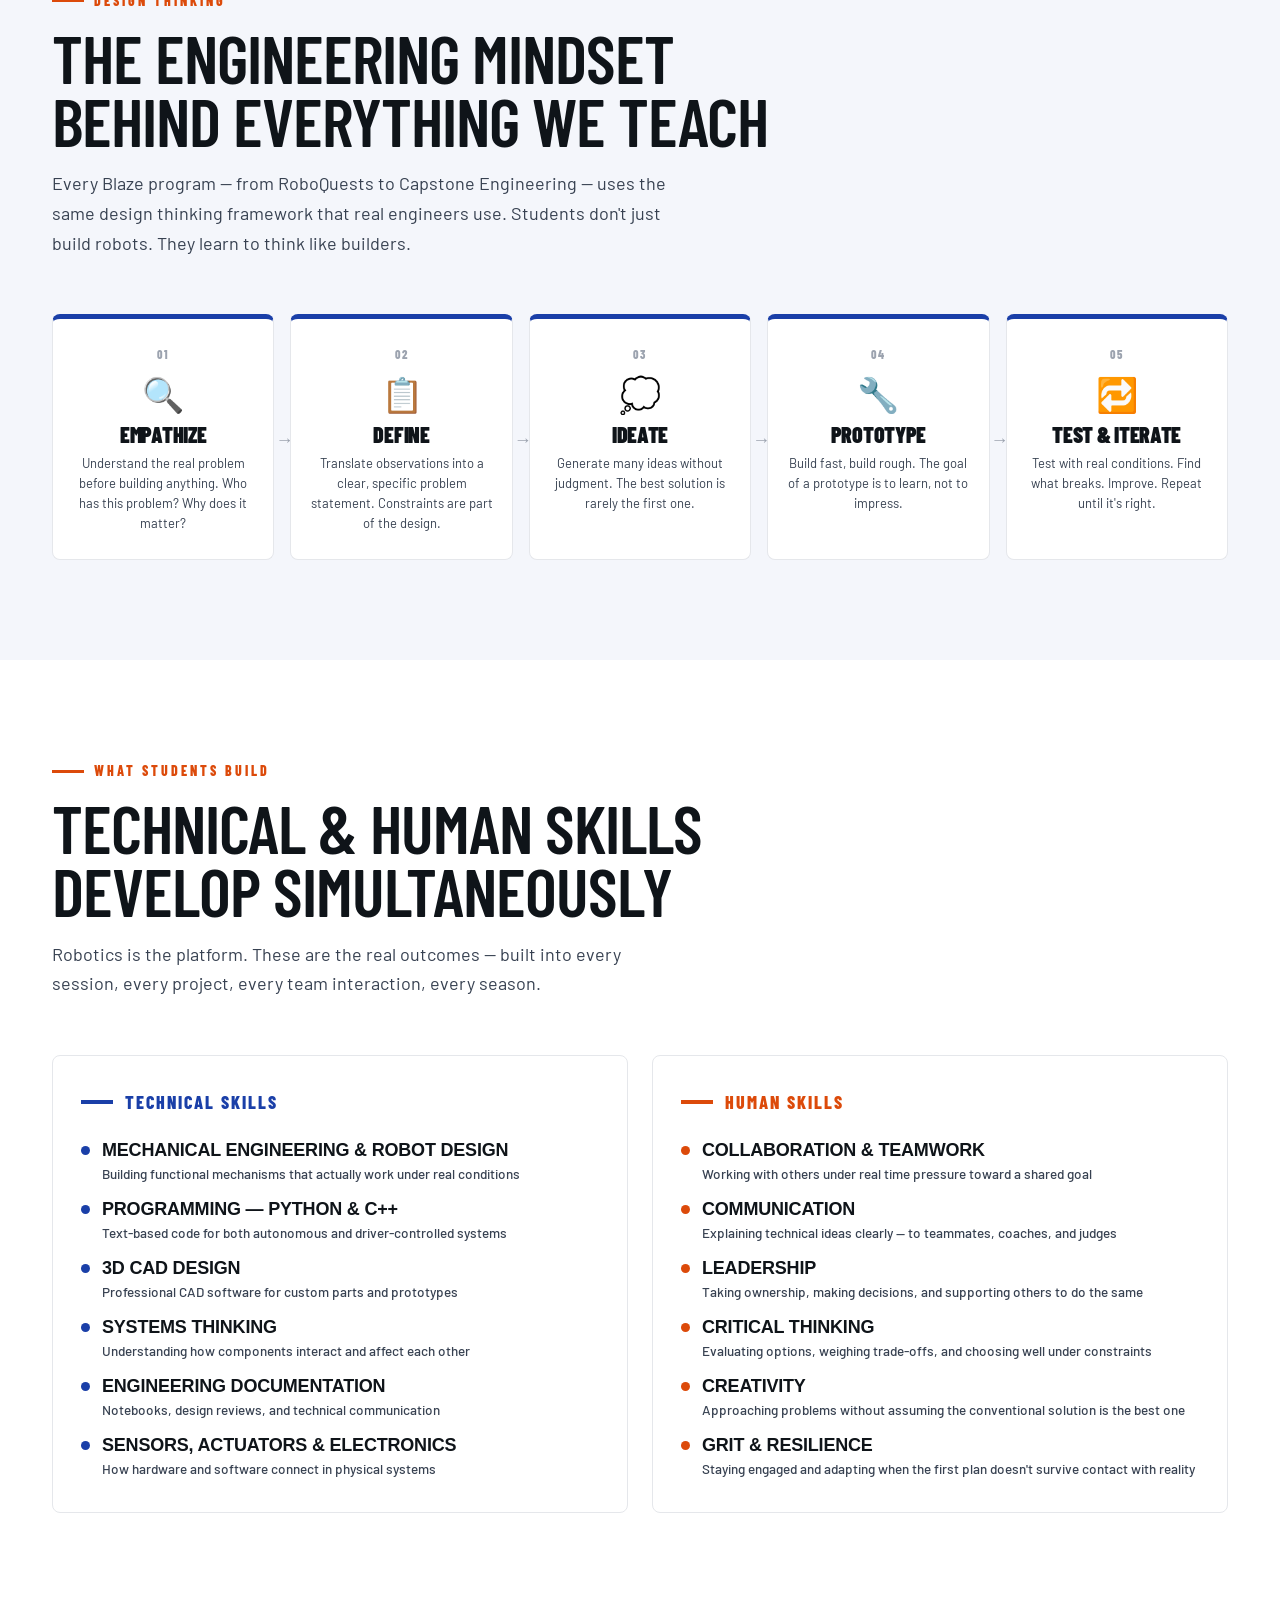
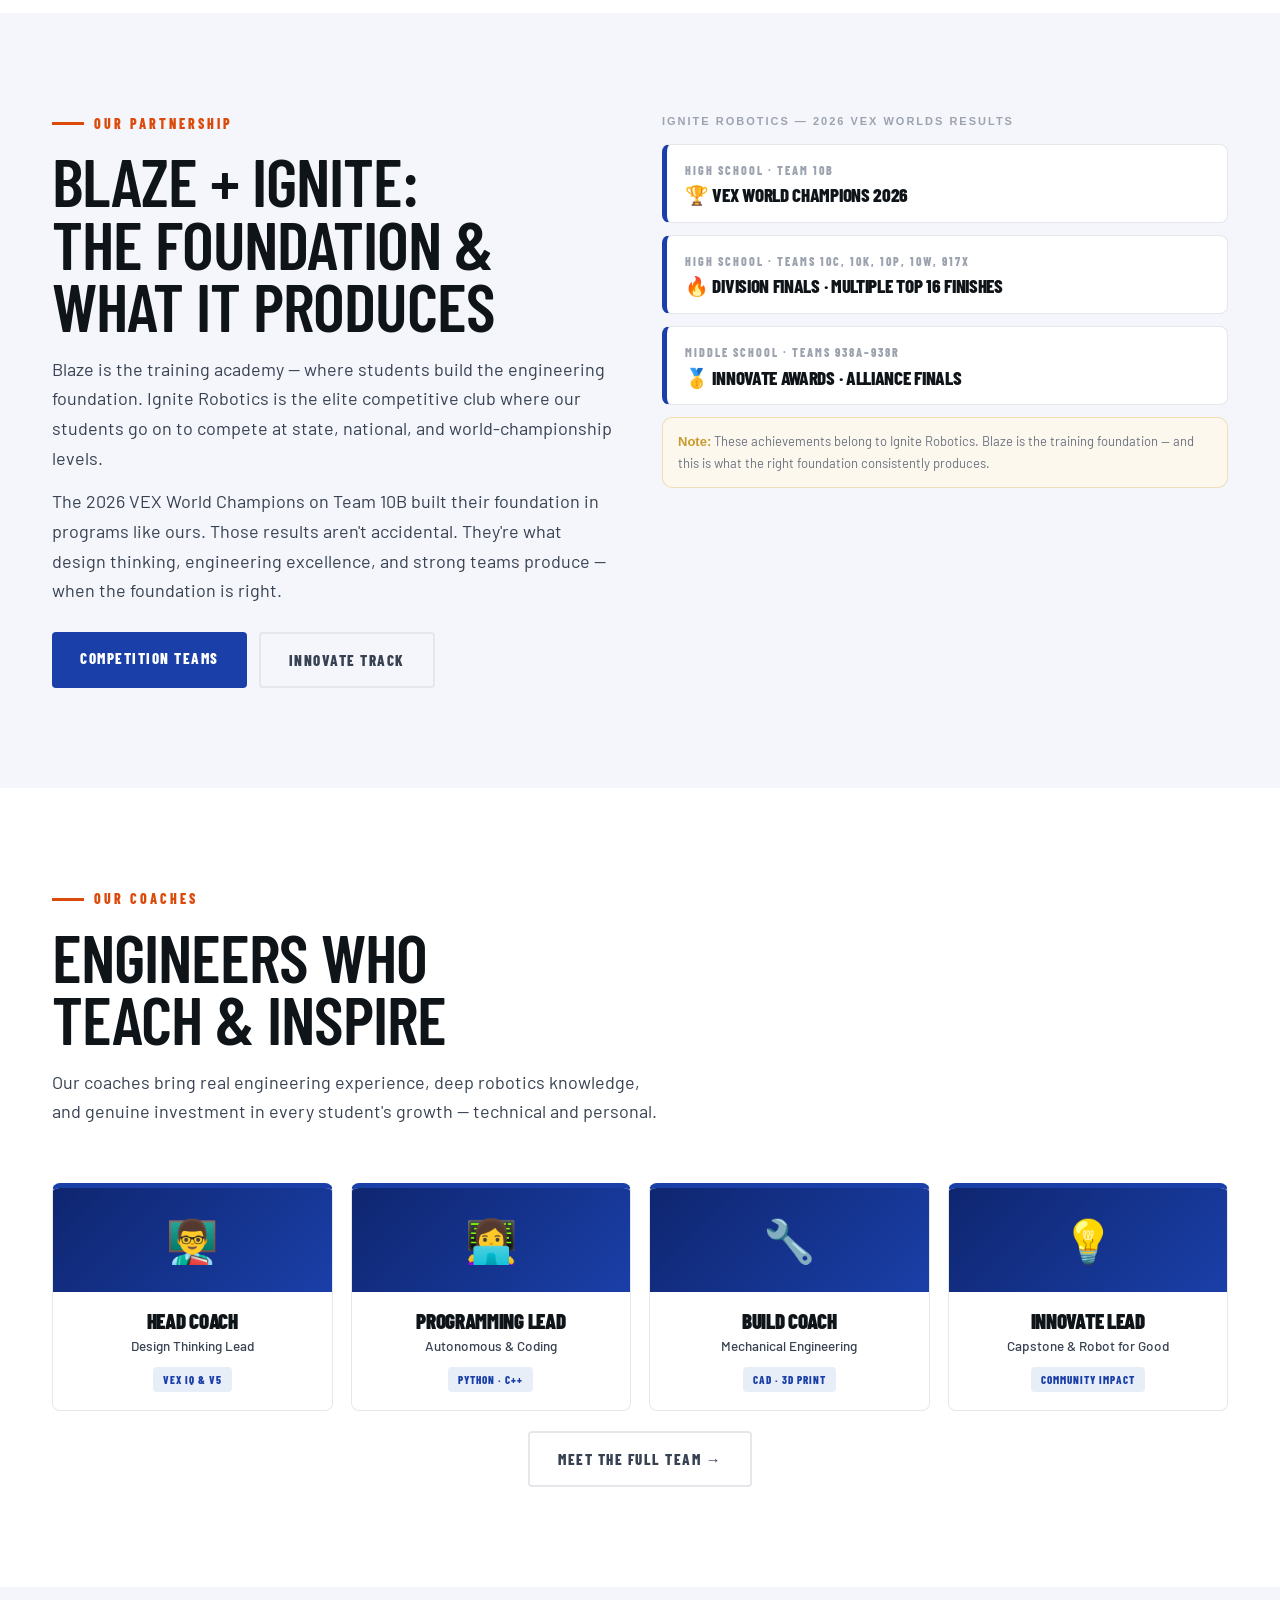
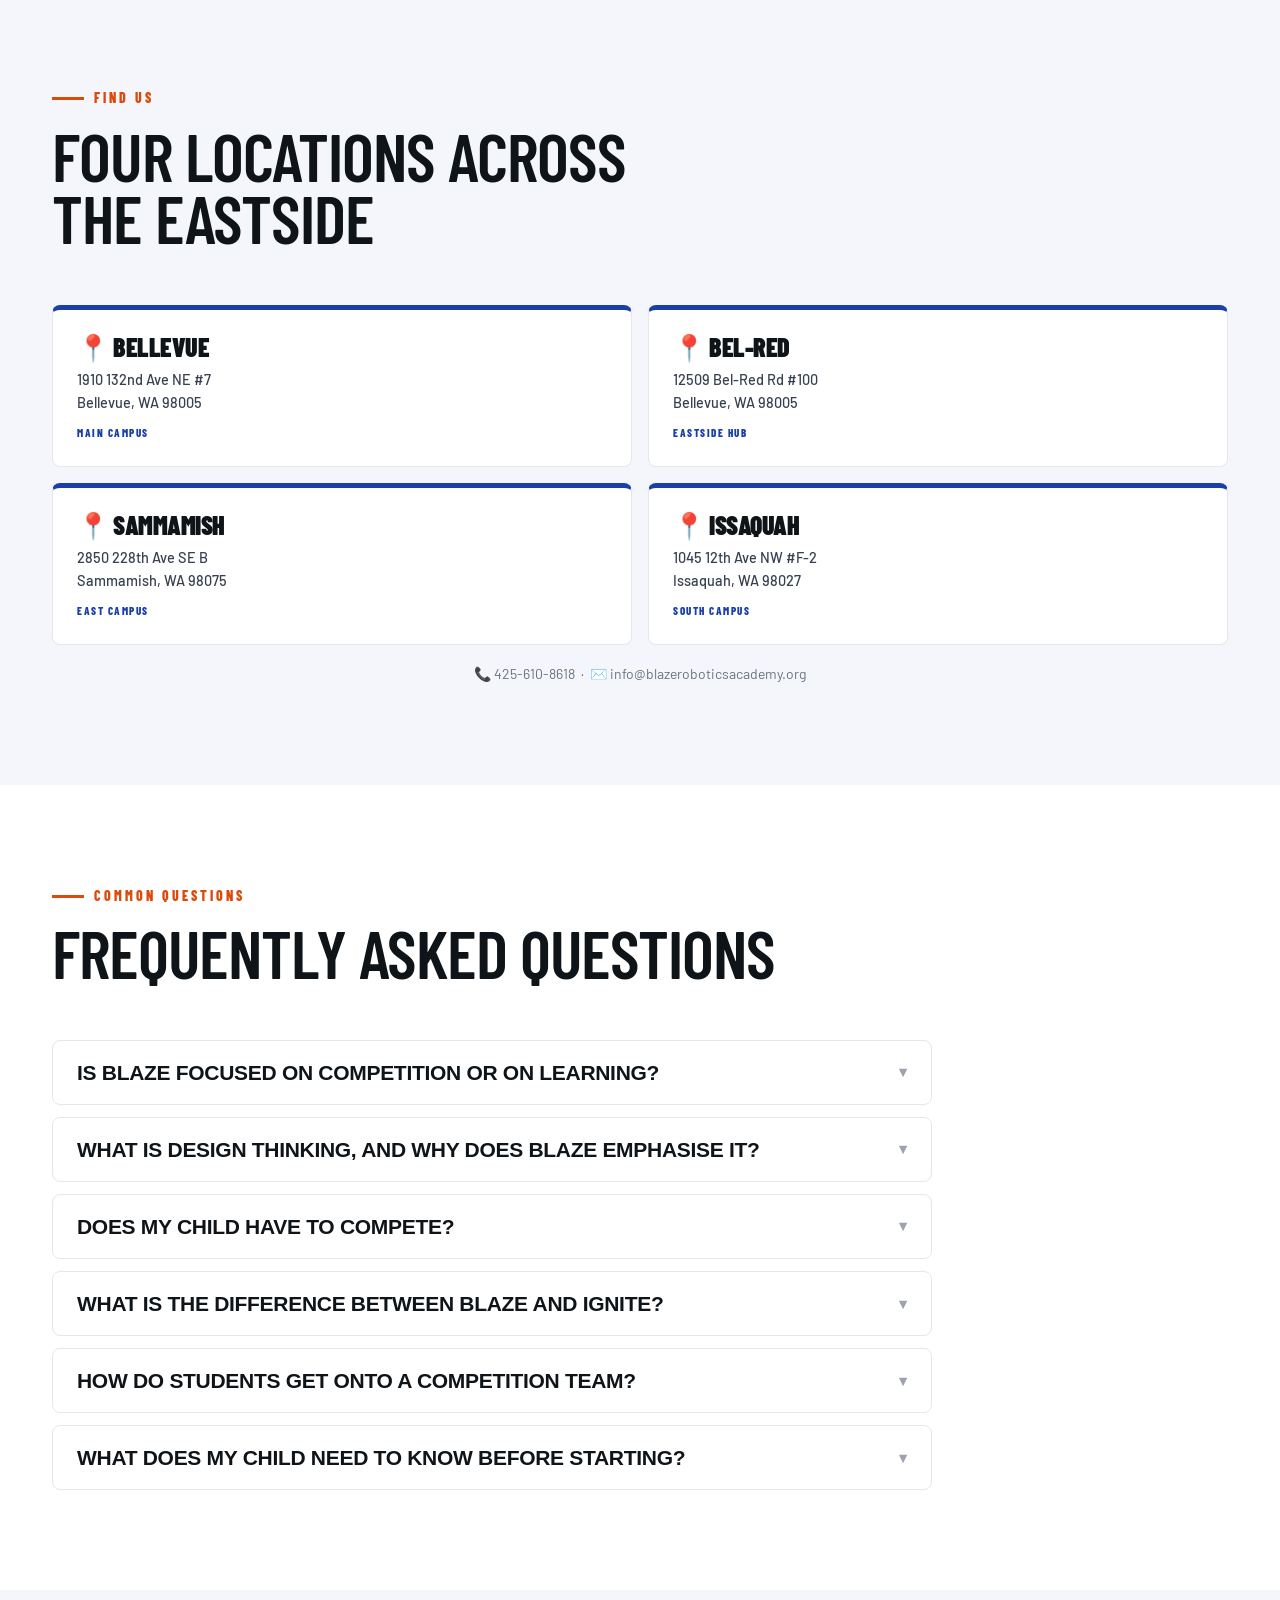
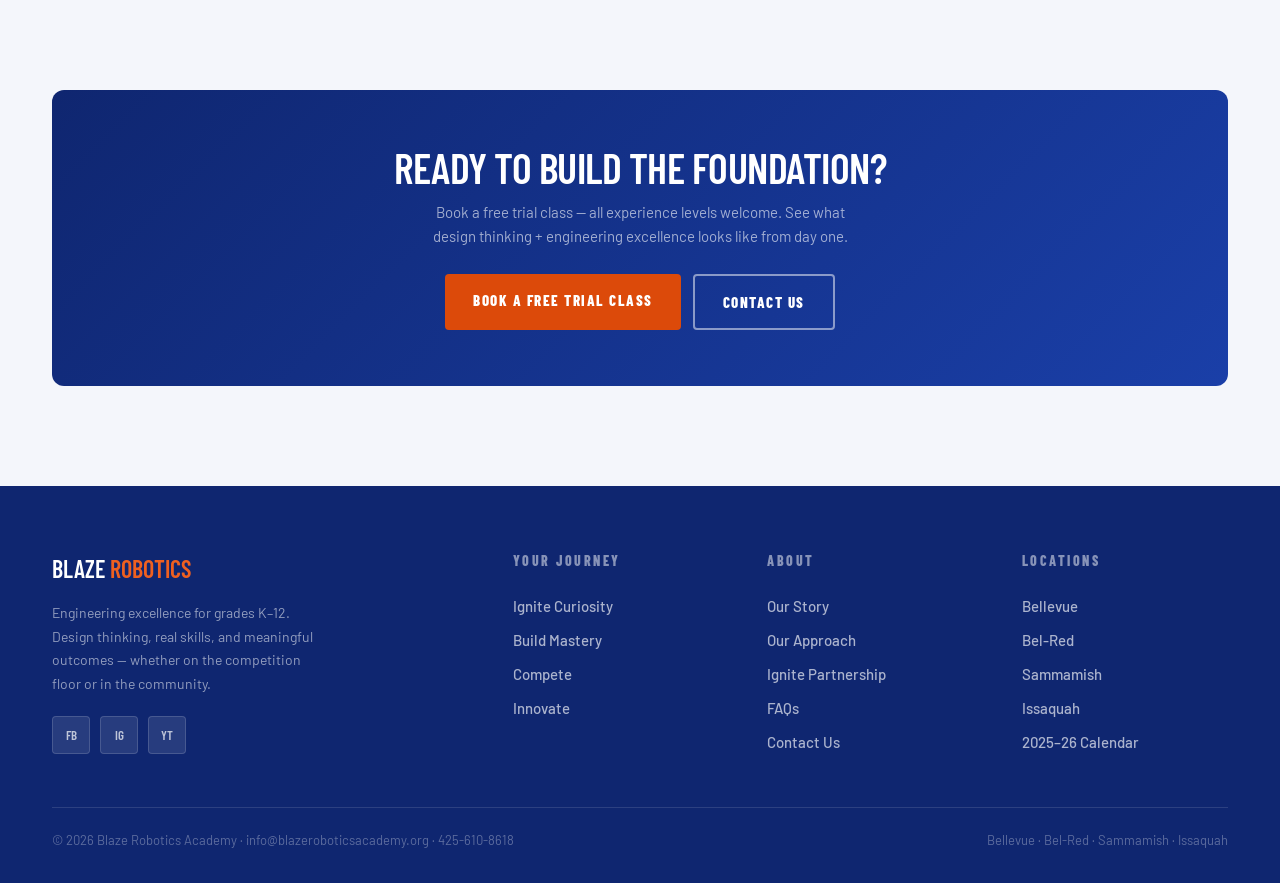
==== commit 334ab9ba: "project restructure" ====
--- a/about.html
+++ b/about.html
@@ -4,128 +4,8 @@
 <meta charset="UTF-8"><meta name="viewport" content="width=device-width,initial-scale=1">
 <title>About Us — Blaze Robotics Academy</title>
 <link href="https://fonts.googleapis.com/css2?family=Barlow+Condensed:wght@400;600;700;800;900&family=Barlow:wght@400;500;600;700&display=swap" rel="stylesheet">
+<link rel="stylesheet" href="css/base.css">
 <style>
-:root{
-  --blue:#1a3fa8;--blue-dk:#0f2670;--blue-md:#2a55cc;--blue-lt:#e8eef8;--blue-xlt:#f0f4fb;
-  --red:#dc4a0a;--red-lt:#ef6020;
-  --gold:#c89a2e;--gold-lt:#e0b84a;--gold-dim:rgba(200,154,46,.12);
-  --teal:#0d7377;--teal-lt:#14a085;--teal-dim:rgba(13,115,119,.1);
-  --gray:#6b7280;--gray-lt:#9ca3af;--gray-dk:#374151;
-  --off:#f4f6fb;--border:#e5e7eb;--white:#fff;--dark:#0f1419;
-  --display:'Barlow Condensed',sans-serif;
-  --body:'Barlow',sans-serif;
-}
-*,*::before,*::after{margin:0;padding:0;box-sizing:border-box;}
-html{scroll-behavior:smooth;}
-body{font-family:var(--body);background:var(--off);color:var(--dark);overflow-x:hidden;font-size:17px;line-height:1.6;}
-
-/* TYPOGRAPHY */
-h1,h2,h3,h4,h5,.display{font-family:var(--display);font-weight:600;letter-spacing:-.5px;line-height:1;text-transform:uppercase;}
-
-/* NAV */
-nav{position:fixed;top:0;left:0;right:0;z-index:200;height:72px;
-  display:flex;align-items:center;justify-content:space-between;
-  padding:0 52px;background:var(--white);border-bottom:1px solid var(--border);
-  box-shadow:0 1px 12px rgba(0,0,0,.06);}
-.logo{display:flex;align-items:center;gap:12px;text-decoration:none;}
-.logo-img{height:42px;width:auto;display:block;}
-/* Logo wordmark text styles — unused since the logo became a single image (logo_trimmed.png).
-   Kept here in case we revert to a text wordmark in future.
-.logo-text{display:flex;flex-direction:column;line-height:1;}
-.logo-name{font-family:var(--display);font-size:22px;font-weight:900;color:var(--blue-dk);text-transform:uppercase;letter-spacing:0;}
-.logo-sub{font-family:var(--display);font-size:11px;font-weight:600;color:var(--gray);text-transform:uppercase;letter-spacing:3px;margin-top:2px;}
-*/
-.nl{display:flex;gap:4px;}
-.nl a{font-family:var(--display);font-size:15px;font-weight:900;color:var(--gray-dk);text-decoration:none;
-  padding:8px 14px;border-radius:4px;transition:all .15s;white-space:nowrap;text-transform:uppercase;letter-spacing:1px;}
-.nl a:hover{color:var(--dark);background:var(--off);}
-.nl a.on{color:var(--blue);background:var(--blue-lt);}
-.nl a.on-innovate{color:var(--teal);background:var(--teal-dim);}
-.enroll{font-family:var(--display);background:var(--red);color:white;font-size:15px;font-weight:800;
-  padding:11px 24px;border-radius:4px;text-decoration:none;transition:background .15s;
-  text-transform:uppercase;letter-spacing:1.5px;white-space:nowrap;}
-.enroll:hover{background:var(--red-lt);}
-.hbg{display:none;background:none;border:none;font-size:26px;cursor:pointer;color:var(--dark);}
-
-/* BUTTONS */
-.btn{display:inline-block;font-family:var(--display);font-size:15px;font-weight:800;
-  padding:14px 28px;border-radius:4px;text-decoration:none;border:none;cursor:pointer;
-  transition:all .15s;text-transform:uppercase;letter-spacing:1.5px;}
-.btn-lg{font-size:16px;padding:16px 32px;}
-.btn-blue{background:var(--blue);color:white;}.btn-blue:hover{background:var(--blue-md);}
-.btn-red{background:var(--red);color:white;}.btn-red:hover{background:var(--red-lt);}
-.btn-teal{background:var(--teal);color:white;}.btn-teal:hover{background:var(--teal-lt);}
-.btn-gold{background:var(--gold);color:var(--dark);}.btn-gold:hover{background:var(--gold-lt);}
-.btn-out{background:white;color:var(--blue);border:2px solid var(--blue);}.btn-out:hover{background:var(--blue-lt);}
-.btn-out-w{background:transparent;color:white;border:2px solid rgba(255,255,255,.5);}.btn-out-w:hover{border-color:white;background:rgba(255,255,255,.1);}
-.btn-ghost{background:transparent;color:var(--gray-dk);border:2px solid var(--border);}.btn-ghost:hover{border-color:var(--gray-lt);}
-
-/* SECTIONS */
-.sec{padding:100px 52px;}
-.bg-white{background:white;}.bg-off{background:var(--off);}
-.bg-blue{background:var(--blue-dk);}.bg-teal{background:var(--teal);}
-
-/* SECTION HEADERS */
-.lbl{font-family:var(--display);font-size:14px;font-weight:800;letter-spacing:3px;text-transform:uppercase;
-  color:var(--red);display:flex;align-items:center;gap:10px;margin-bottom:14px;}
-.lbl::before{content:'';display:block;width:32px;height:3px;background:currentColor;flex-shrink:0;}
-.lbl-teal{color:var(--teal);}.lbl-blue{color:var(--blue);}.lbl-gold{color:var(--gold);}
-.h2{font-family:var(--display);font-size:clamp(40px,5.5vw,68px);font-weight:600;line-height:.92;
-  color:var(--dark);margin-bottom:18px;text-transform:uppercase;letter-spacing:-1px;}
-.lead{font-size:18px;color:var(--gray-dk);line-height:1.65;max-width:620px;}
-
-/* TICKER */
-.ticker{background:var(--blue-dk);padding:14px 52px;display:flex;gap:18px;flex-wrap:wrap;align-items:center;}
-.ticker span{font-family:var(--display);font-size:14px;font-weight:600;color:rgba(255,255,255,.75);text-transform:uppercase;letter-spacing:1.5px;}
-.ticker .sp{color:rgba(255,255,255,.25);}
-.ticker .hi{color:var(--gold-lt);font-weight:800;}
-
-/* GOLD UNDERLINE — varsity signature */
-.gold-line{position:relative;display:inline-block;}
-.gold-line::after{content:'';position:absolute;left:0;right:0;bottom:-8px;height:6px;background:var(--gold-lt);}
-
-/* REVEAL */
-.rv{opacity:0;transform:translateY(24px);transition:opacity .6s ease,transform .6s ease;}
-.rv.in{opacity:1;transform:translateY(0);}
-.d1{transition-delay:.08s;}.d2{transition-delay:.16s;}.d3{transition-delay:.24s;}
-.d4{transition-delay:.32s;}.d5{transition-delay:.4s;}
-
-/* FOOTER */
-footer{background:var(--blue-dk);color:white;padding:64px 52px 32px;}
-.fg{display:grid;grid-template-columns:2fr 1fr 1fr 1fr;gap:48px;margin-bottom:48px;}
-.fn{font-family:var(--display);font-size:24px;font-weight:600;margin-bottom:12px;text-transform:uppercase;letter-spacing:0;}
-.fn em{font-style:normal;color:var(--red-lt);}
-.fd{font-size:14px;color:rgba(255,255,255,.55);line-height:1.7;max-width:280px;margin-bottom:20px;}
-.fs{display:flex;gap:10px;}
-.fsc{width:38px;height:38px;border-radius:4px;background:rgba(255,255,255,.1);
-  border:1px solid rgba(255,255,255,.15);display:flex;align-items:center;justify-content:center;
-  font-family:var(--display);font-size:13px;font-weight:600;text-decoration:none;color:rgba(255,255,255,.7);
-  transition:background .15s;text-transform:uppercase;}
-.fsc:hover{background:rgba(255,255,255,.2);}
-.fch{font-family:var(--display);font-size:14px;font-weight:800;text-transform:uppercase;letter-spacing:2.5px;
-  color:rgba(255,255,255,.5);margin-bottom:16px;}
-.fc a{display:block;font-family:var(--body);font-size:15px;color:rgba(255,255,255,.65);text-decoration:none;padding:5px 0;transition:color .15s;font-weight:500;}
-.fc a:hover{color:white;}
-.fb{border-top:1px solid rgba(255,255,255,.12);padding-top:22px;
-  display:flex;justify-content:space-between;flex-wrap:wrap;gap:8px;}
-.fc2{font-size:13px;color:rgba(255,255,255,.32);}
-
-@media(max-width:960px){
-  nav{padding:0 18px;height:64px;}
-  .logo-img{height:34px;}
-  .nl{display:none;position:absolute;top:64px;left:0;right:0;background:white;
-    flex-direction:column;padding:14px 18px;gap:2px;border-bottom:1px solid var(--border);
-    box-shadow:0 4px 16px rgba(0,0,0,.1);}
-  .nl.open{display:flex;}
-  .hbg{display:block;}
-  .enroll{display:none;}
-  .sec{padding:64px 20px;}
-  .ticker{padding:12px 20px;gap:8px;flex-direction:column;align-items:flex-start;}
-  .ticker .sp{display:none;}
-  footer{padding:48px 20px 28px;}
-  .fg{grid-template-columns:1fr 1fr;gap:32px;}
-}
-
 /* HERO */
 .hero-pg{min-height:56vh;display:flex;align-items:center;padding:140px 60px 80px;
   position:relative;overflow:hidden;}
@@ -238,7 +118,7 @@
 <body>
 <nav>
   <a href="index.html" class="logo">
-    <img src="logo_trimmed.png" alt="Blaze Robotics Academy" class="logo-img">
+    <img src="assets/img/logo_trimmed.png" alt="Blaze Robotics Academy" class="logo-img">
   </a>
   <button class="hbg">&#9776;</button>
   <div class="nl"><a href="index.html" class="">Home</a>
@@ -466,16 +346,6 @@
     <div class="fc2">Bellevue · Bel-Red · Sammamish · Issaquah</div>
   </div>
 </footer>
-<script>
-(function(){
-  const obs=new IntersectionObserver(es=>{es.forEach(e=>{
-    if(e.isIntersecting){e.target.classList.add('in');obs.unobserve(e.target);}
-  });},{threshold:.08});
-  document.querySelectorAll('.rv').forEach(el=>obs.observe(el));
-  const h=document.querySelector('.hbg');
-  const nl=document.querySelector('.nl');
-  if(h&&nl)h.addEventListener('click',()=>nl.classList.toggle('open'));
-})();
-</script>
+<script src="js/main.js"></script>
 </body>
 </html>
--- a/css/base.css
+++ b/css/base.css
@@ -0,0 +1,123 @@
+/* Blaze Robotics Academy — shared design system.
+   Extracted from the per-page <style> blocks (identical across all pages).
+   Loaded via <link> before each page's page-specific <style>. */
+:root{
+  --blue:#1a3fa8;--blue-dk:#0f2670;--blue-md:#2a55cc;--blue-lt:#e8eef8;--blue-xlt:#f0f4fb;
+  --red:#dc4a0a;--red-lt:#ef6020;
+  --gold:#c89a2e;--gold-lt:#e0b84a;--gold-dim:rgba(200,154,46,.12);
+  --teal:#0d7377;--teal-lt:#14a085;--teal-dim:rgba(13,115,119,.1);
+  --gray:#6b7280;--gray-lt:#9ca3af;--gray-dk:#374151;
+  --off:#f4f6fb;--border:#e5e7eb;--white:#fff;--dark:#0f1419;
+  --display:'Barlow Condensed',sans-serif;
+  --body:'Barlow',sans-serif;
+}
+*,*::before,*::after{margin:0;padding:0;box-sizing:border-box;}
+html{scroll-behavior:smooth;}
+body{font-family:var(--body);background:var(--off);color:var(--dark);overflow-x:hidden;font-size:17px;line-height:1.6;}
+
+/* TYPOGRAPHY */
+h1,h2,h3,h4,h5,.display{font-family:var(--display);font-weight:600;letter-spacing:-.5px;line-height:1;text-transform:uppercase;}
+
+/* NAV */
+nav{position:fixed;top:0;left:0;right:0;z-index:200;height:72px;
+  display:flex;align-items:center;justify-content:space-between;
+  padding:0 52px;background:var(--white);border-bottom:1px solid var(--border);
+  box-shadow:0 1px 12px rgba(0,0,0,.06);}
+.logo{display:flex;align-items:center;gap:12px;text-decoration:none;}
+.logo-img{height:42px;width:auto;display:block;}
+/* Logo wordmark text styles — unused since the logo became a single image (logo_trimmed.png).
+   Kept here in case we revert to a text wordmark in future.
+.logo-text{display:flex;flex-direction:column;line-height:1;}
+.logo-name{font-family:var(--display);font-size:22px;font-weight:900;color:var(--blue-dk);text-transform:uppercase;letter-spacing:0;}
+.logo-sub{font-family:var(--display);font-size:11px;font-weight:600;color:var(--gray);text-transform:uppercase;letter-spacing:3px;margin-top:2px;}
+*/
+.nl{display:flex;gap:4px;}
+.nl a{font-family:var(--display);font-size:15px;font-weight:900;color:var(--gray-dk);text-decoration:none;
+  padding:8px 14px;border-radius:4px;transition:all .15s;white-space:nowrap;text-transform:uppercase;letter-spacing:1px;}
+.nl a:hover{color:var(--dark);background:var(--off);}
+.nl a.on{color:var(--blue);background:var(--blue-lt);}
+.nl a.on-innovate{color:var(--teal);background:var(--teal-dim);}
+.enroll{font-family:var(--display);background:var(--red);color:white;font-size:15px;font-weight:800;
+  padding:11px 24px;border-radius:4px;text-decoration:none;transition:background .15s;
+  text-transform:uppercase;letter-spacing:1.5px;white-space:nowrap;}
+.enroll:hover{background:var(--red-lt);}
+.hbg{display:none;background:none;border:none;font-size:26px;cursor:pointer;color:var(--dark);}
+
+/* BUTTONS */
+.btn{display:inline-block;font-family:var(--display);font-size:15px;font-weight:800;
+  padding:14px 28px;border-radius:4px;text-decoration:none;border:none;cursor:pointer;
+  transition:all .15s;text-transform:uppercase;letter-spacing:1.5px;}
+.btn-lg{font-size:16px;padding:16px 32px;}
+.btn-blue{background:var(--blue);color:white;}.btn-blue:hover{background:var(--blue-md);}
+.btn-red{background:var(--red);color:white;}.btn-red:hover{background:var(--red-lt);}
+.btn-teal{background:var(--teal);color:white;}.btn-teal:hover{background:var(--teal-lt);}
+.btn-gold{background:var(--gold);color:var(--dark);}.btn-gold:hover{background:var(--gold-lt);}
+.btn-out{background:white;color:var(--blue);border:2px solid var(--blue);}.btn-out:hover{background:var(--blue-lt);}
+.btn-out-w{background:transparent;color:white;border:2px solid rgba(255,255,255,.5);}.btn-out-w:hover{border-color:white;background:rgba(255,255,255,.1);}
+.btn-ghost{background:transparent;color:var(--gray-dk);border:2px solid var(--border);}.btn-ghost:hover{border-color:var(--gray-lt);}
+
+/* SECTIONS */
+.sec{padding:100px 52px;}
+.bg-white{background:white;}.bg-off{background:var(--off);}
+.bg-blue{background:var(--blue-dk);}.bg-teal{background:var(--teal);}
+
+/* SECTION HEADERS */
+.lbl{font-family:var(--display);font-size:14px;font-weight:800;letter-spacing:3px;text-transform:uppercase;
+  color:var(--red);display:flex;align-items:center;gap:10px;margin-bottom:14px;}
+.lbl::before{content:'';display:block;width:32px;height:3px;background:currentColor;flex-shrink:0;}
+.lbl-teal{color:var(--teal);}.lbl-blue{color:var(--blue);}.lbl-gold{color:var(--gold);}
+.h2{font-family:var(--display);font-size:clamp(40px,5.5vw,68px);font-weight:600;line-height:.92;
+  color:var(--dark);margin-bottom:18px;text-transform:uppercase;letter-spacing:-1px;}
+.lead{font-size:18px;color:var(--gray-dk);line-height:1.65;max-width:620px;}
+
+/* TICKER */
+.ticker{background:var(--blue-dk);padding:14px 52px;display:flex;gap:18px;flex-wrap:wrap;align-items:center;}
+.ticker span{font-family:var(--display);font-size:14px;font-weight:600;color:rgba(255,255,255,.75);text-transform:uppercase;letter-spacing:1.5px;}
+.ticker .sp{color:rgba(255,255,255,.25);}
+.ticker .hi{color:var(--gold-lt);font-weight:800;}
+
+/* GOLD UNDERLINE — varsity signature */
+.gold-line{position:relative;display:inline-block;}
+.gold-line::after{content:'';position:absolute;left:0;right:0;bottom:-8px;height:6px;background:var(--gold-lt);}
+
+/* REVEAL */
+.rv{opacity:0;transform:translateY(24px);transition:opacity .6s ease,transform .6s ease;}
+.rv.in{opacity:1;transform:translateY(0);}
+.d1{transition-delay:.08s;}.d2{transition-delay:.16s;}.d3{transition-delay:.24s;}
+.d4{transition-delay:.32s;}.d5{transition-delay:.4s;}
+
+/* FOOTER */
+footer{background:var(--blue-dk);color:white;padding:64px 52px 32px;}
+.fg{display:grid;grid-template-columns:2fr 1fr 1fr 1fr;gap:48px;margin-bottom:48px;}
+.fn{font-family:var(--display);font-size:24px;font-weight:600;margin-bottom:12px;text-transform:uppercase;letter-spacing:0;}
+.fn em{font-style:normal;color:var(--red-lt);}
+.fd{font-size:14px;color:rgba(255,255,255,.55);line-height:1.7;max-width:280px;margin-bottom:20px;}
+.fs{display:flex;gap:10px;}
+.fsc{width:38px;height:38px;border-radius:4px;background:rgba(255,255,255,.1);
+  border:1px solid rgba(255,255,255,.15);display:flex;align-items:center;justify-content:center;
+  font-family:var(--display);font-size:13px;font-weight:600;text-decoration:none;color:rgba(255,255,255,.7);
+  transition:background .15s;text-transform:uppercase;}
+.fsc:hover{background:rgba(255,255,255,.2);}
+.fch{font-family:var(--display);font-size:14px;font-weight:800;text-transform:uppercase;letter-spacing:2.5px;
+  color:rgba(255,255,255,.5);margin-bottom:16px;}
+.fc a{display:block;font-family:var(--body);font-size:15px;color:rgba(255,255,255,.65);text-decoration:none;padding:5px 0;transition:color .15s;font-weight:500;}
+.fc a:hover{color:white;}
+.fb{border-top:1px solid rgba(255,255,255,.12);padding-top:22px;
+  display:flex;justify-content:space-between;flex-wrap:wrap;gap:8px;}
+.fc2{font-size:13px;color:rgba(255,255,255,.32);}
+
+@media(max-width:960px){
+  nav{padding:0 18px;height:64px;}
+  .logo-img{height:34px;}
+  .nl{display:none;position:absolute;top:64px;left:0;right:0;background:white;
+    flex-direction:column;padding:14px 18px;gap:2px;border-bottom:1px solid var(--border);
+    box-shadow:0 4px 16px rgba(0,0,0,.1);}
+  .nl.open{display:flex;}
+  .hbg{display:block;}
+  .enroll{display:none;}
+  .sec{padding:64px 20px;}
+  .ticker{padding:12px 20px;gap:8px;flex-direction:column;align-items:flex-start;}
+  .ticker .sp{display:none;}
+  footer{padding:48px 20px 28px;}
+  .fg{grid-template-columns:1fr 1fr;gap:32px;}
+}
